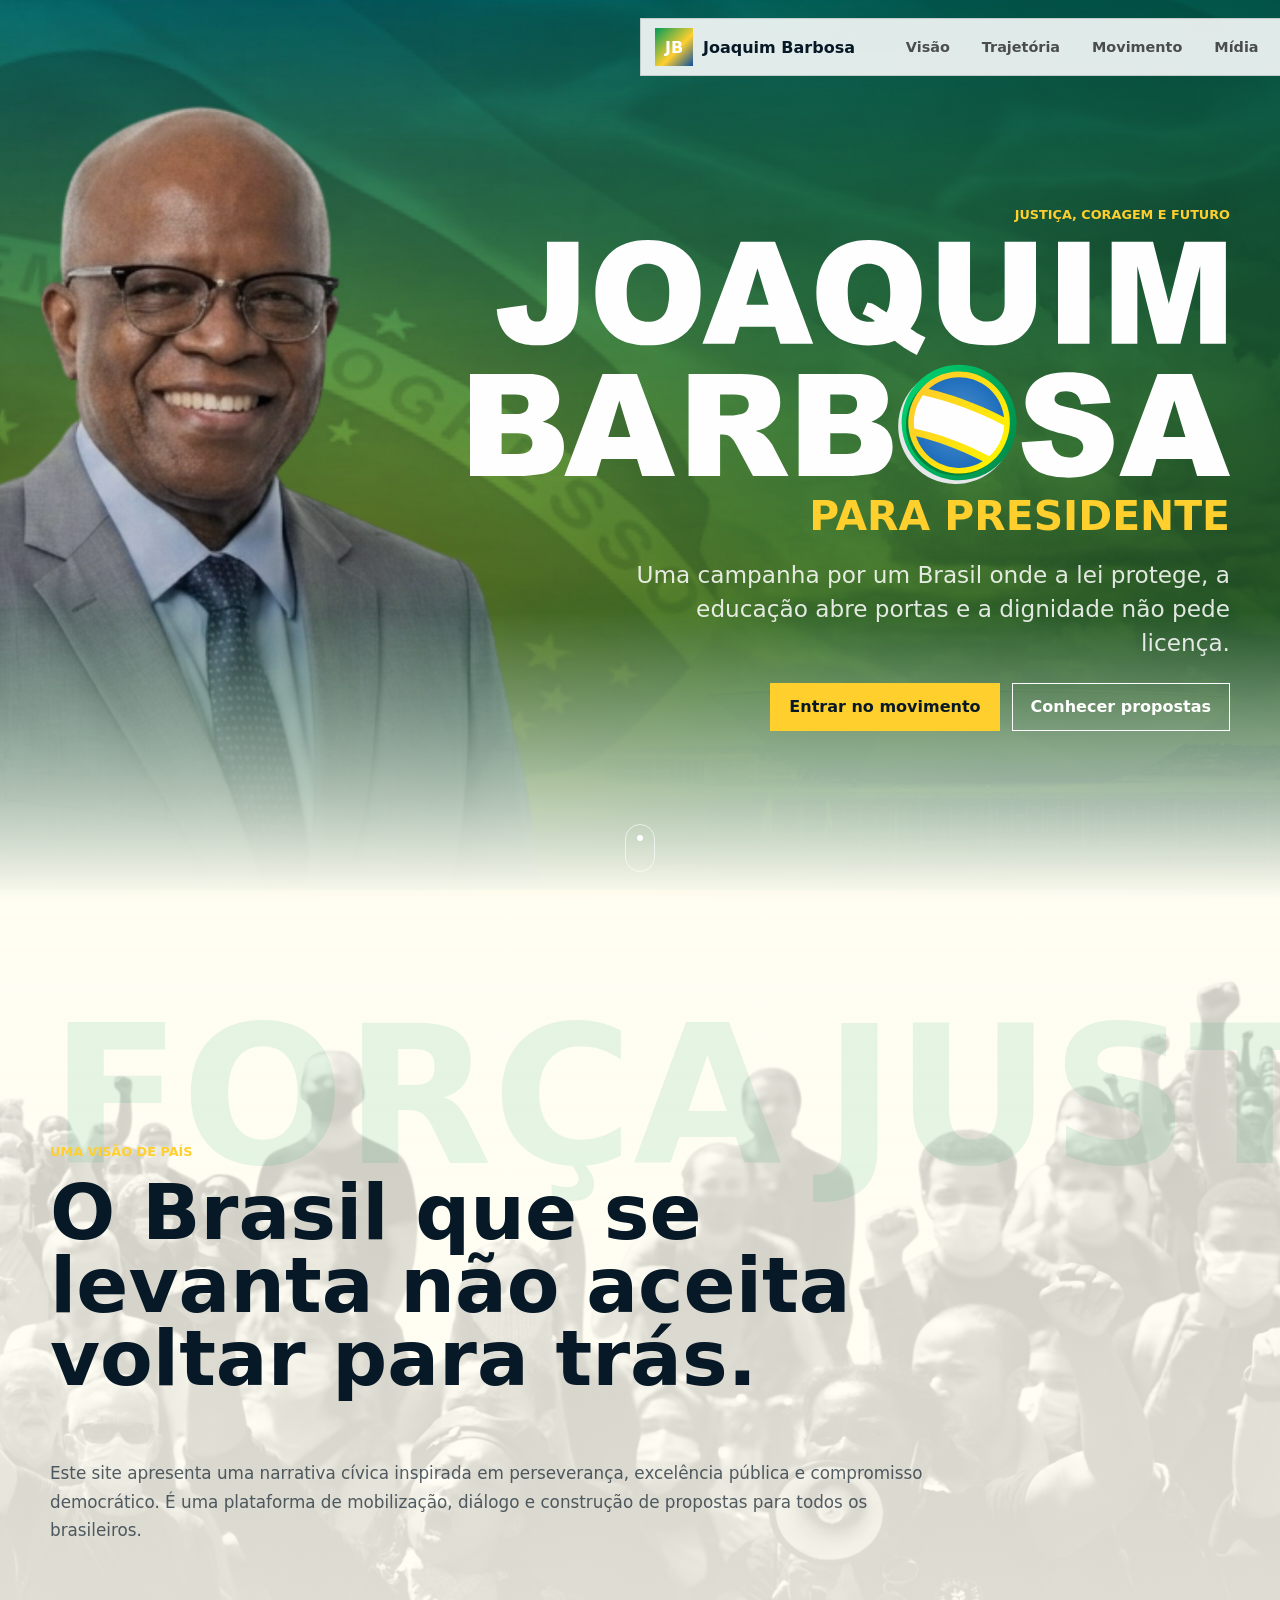
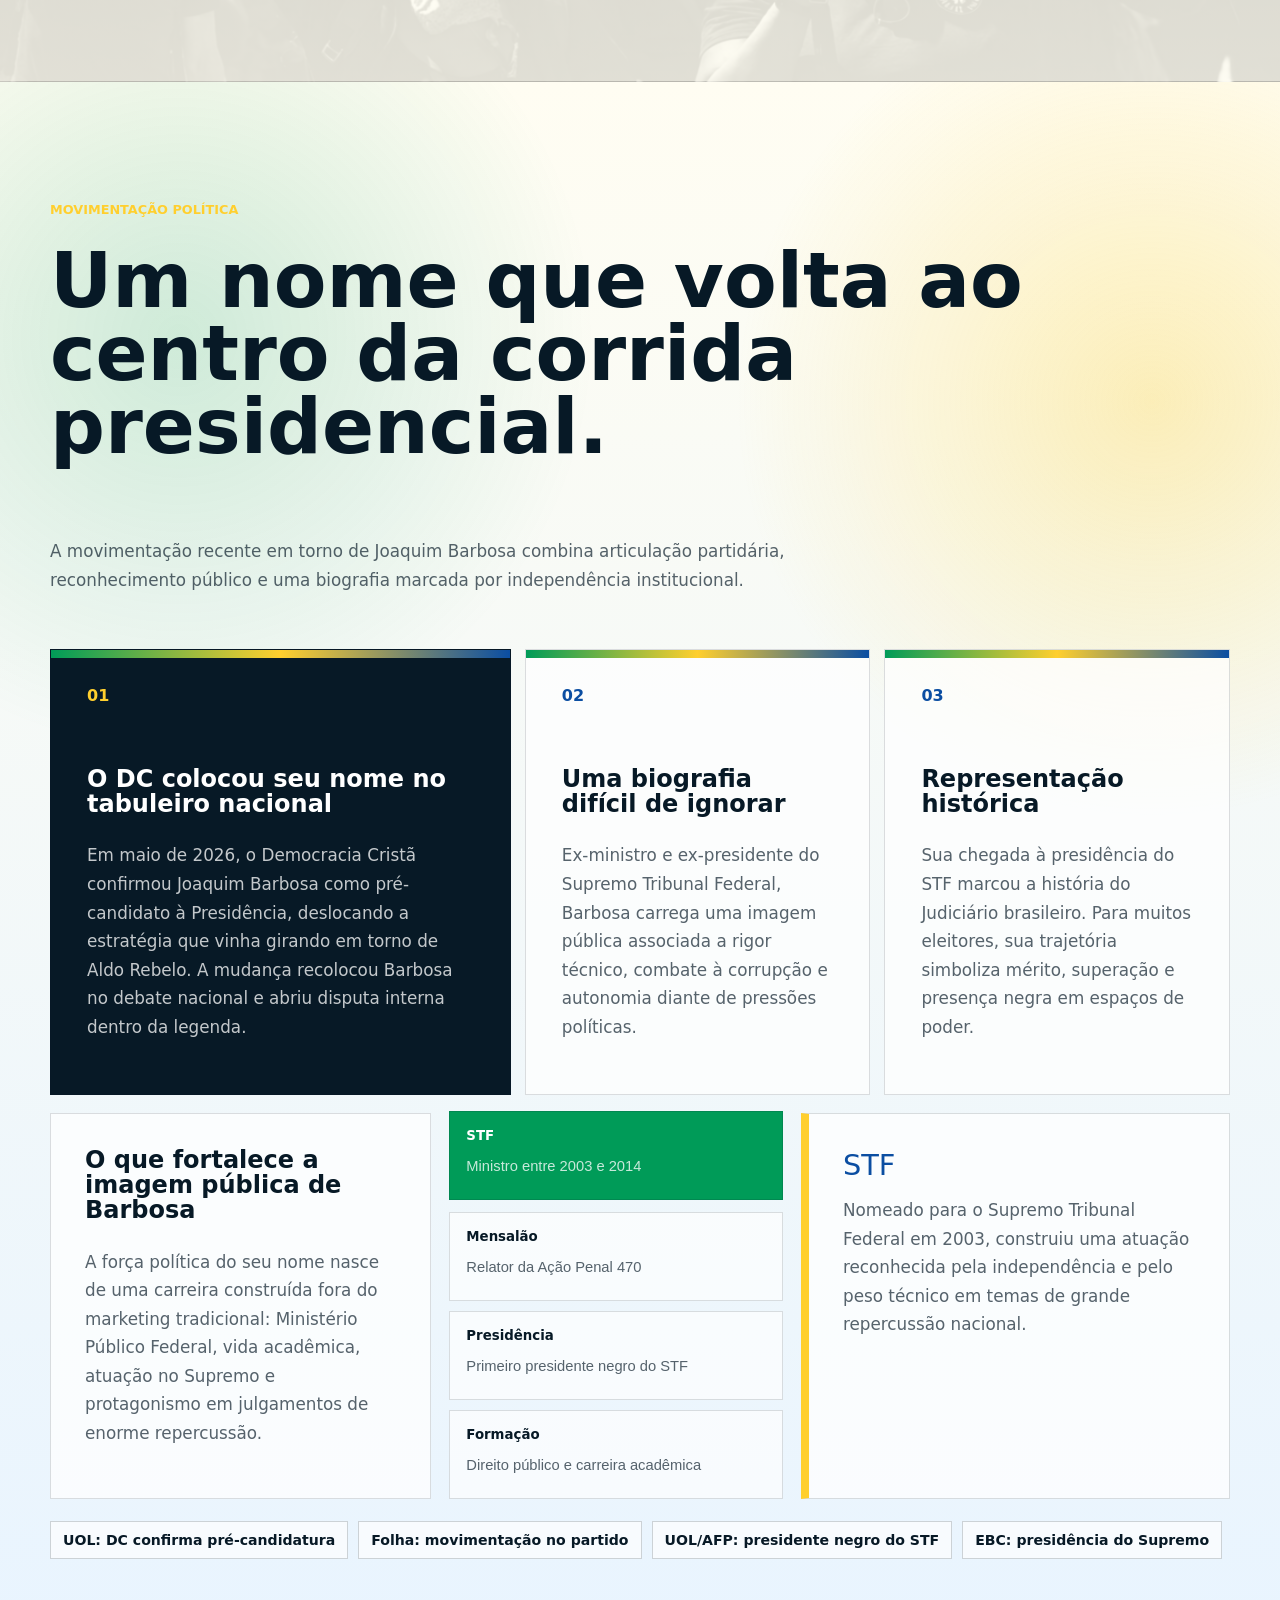
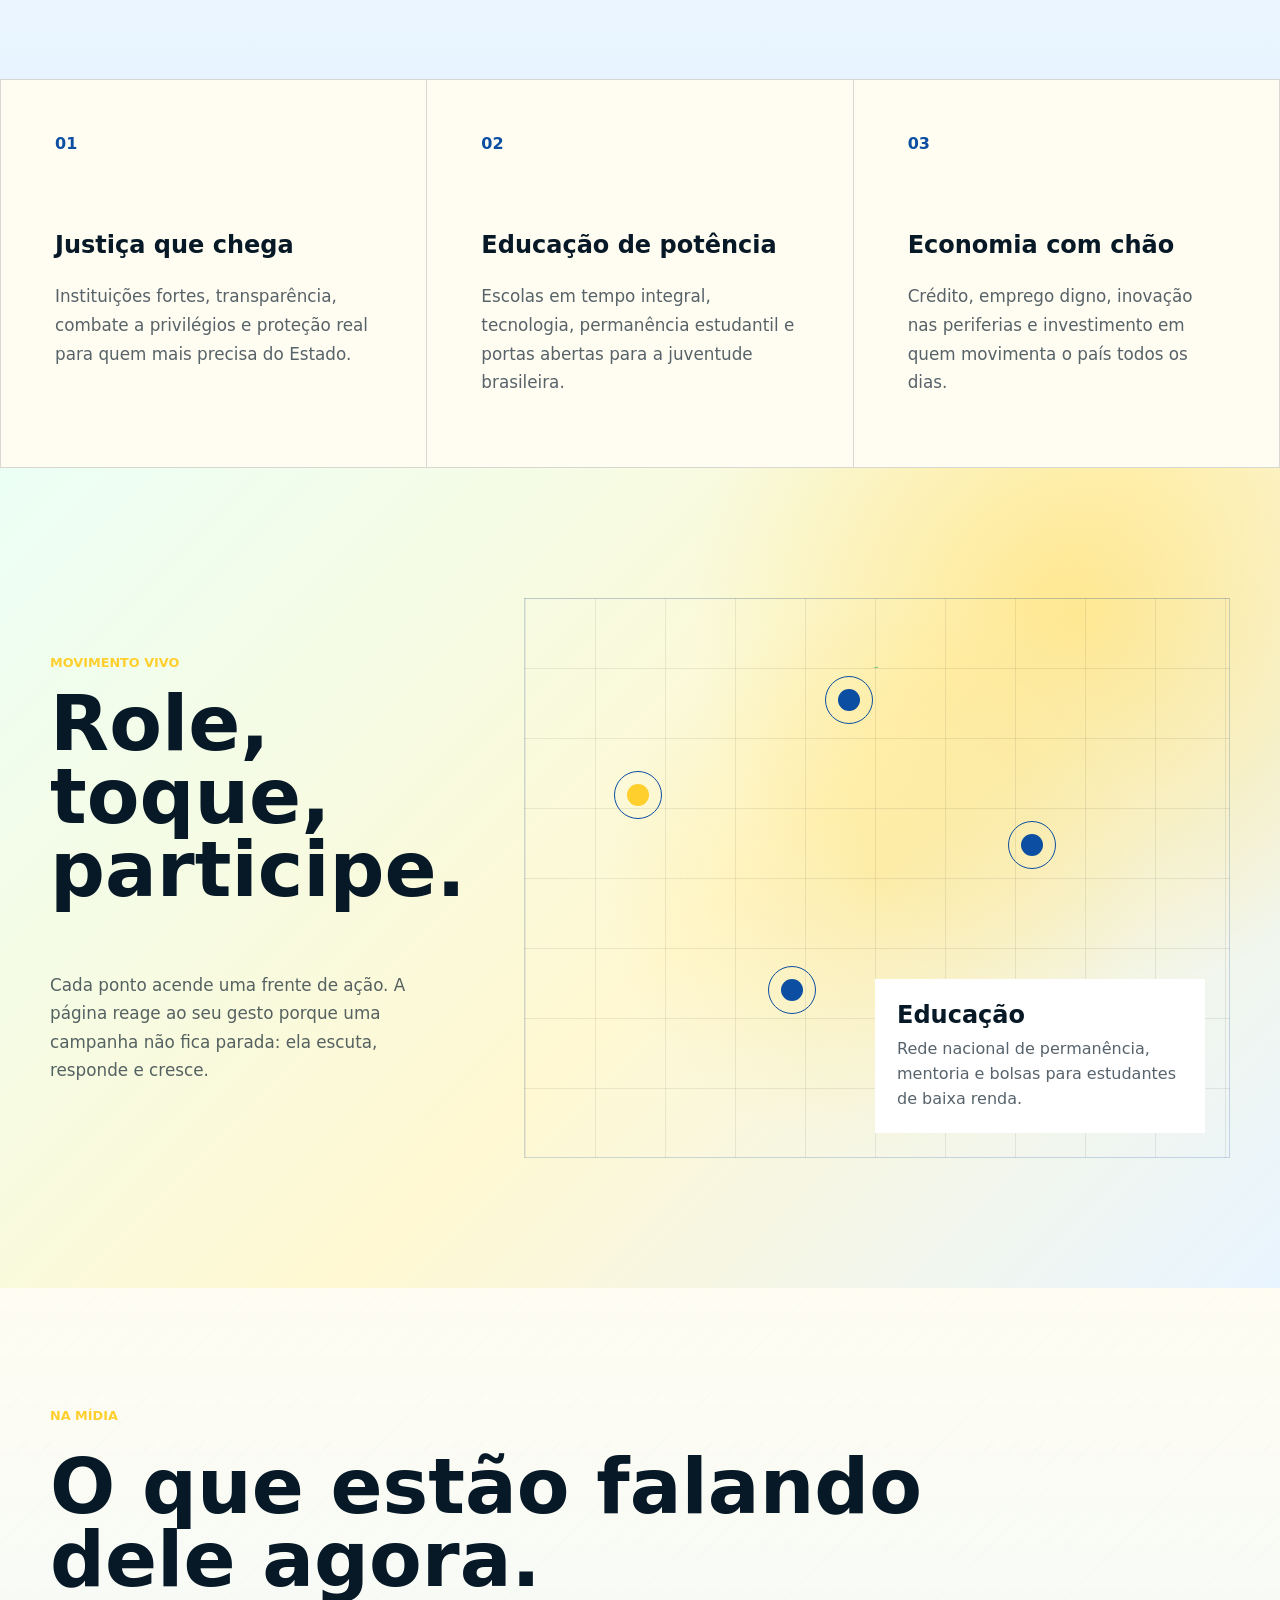
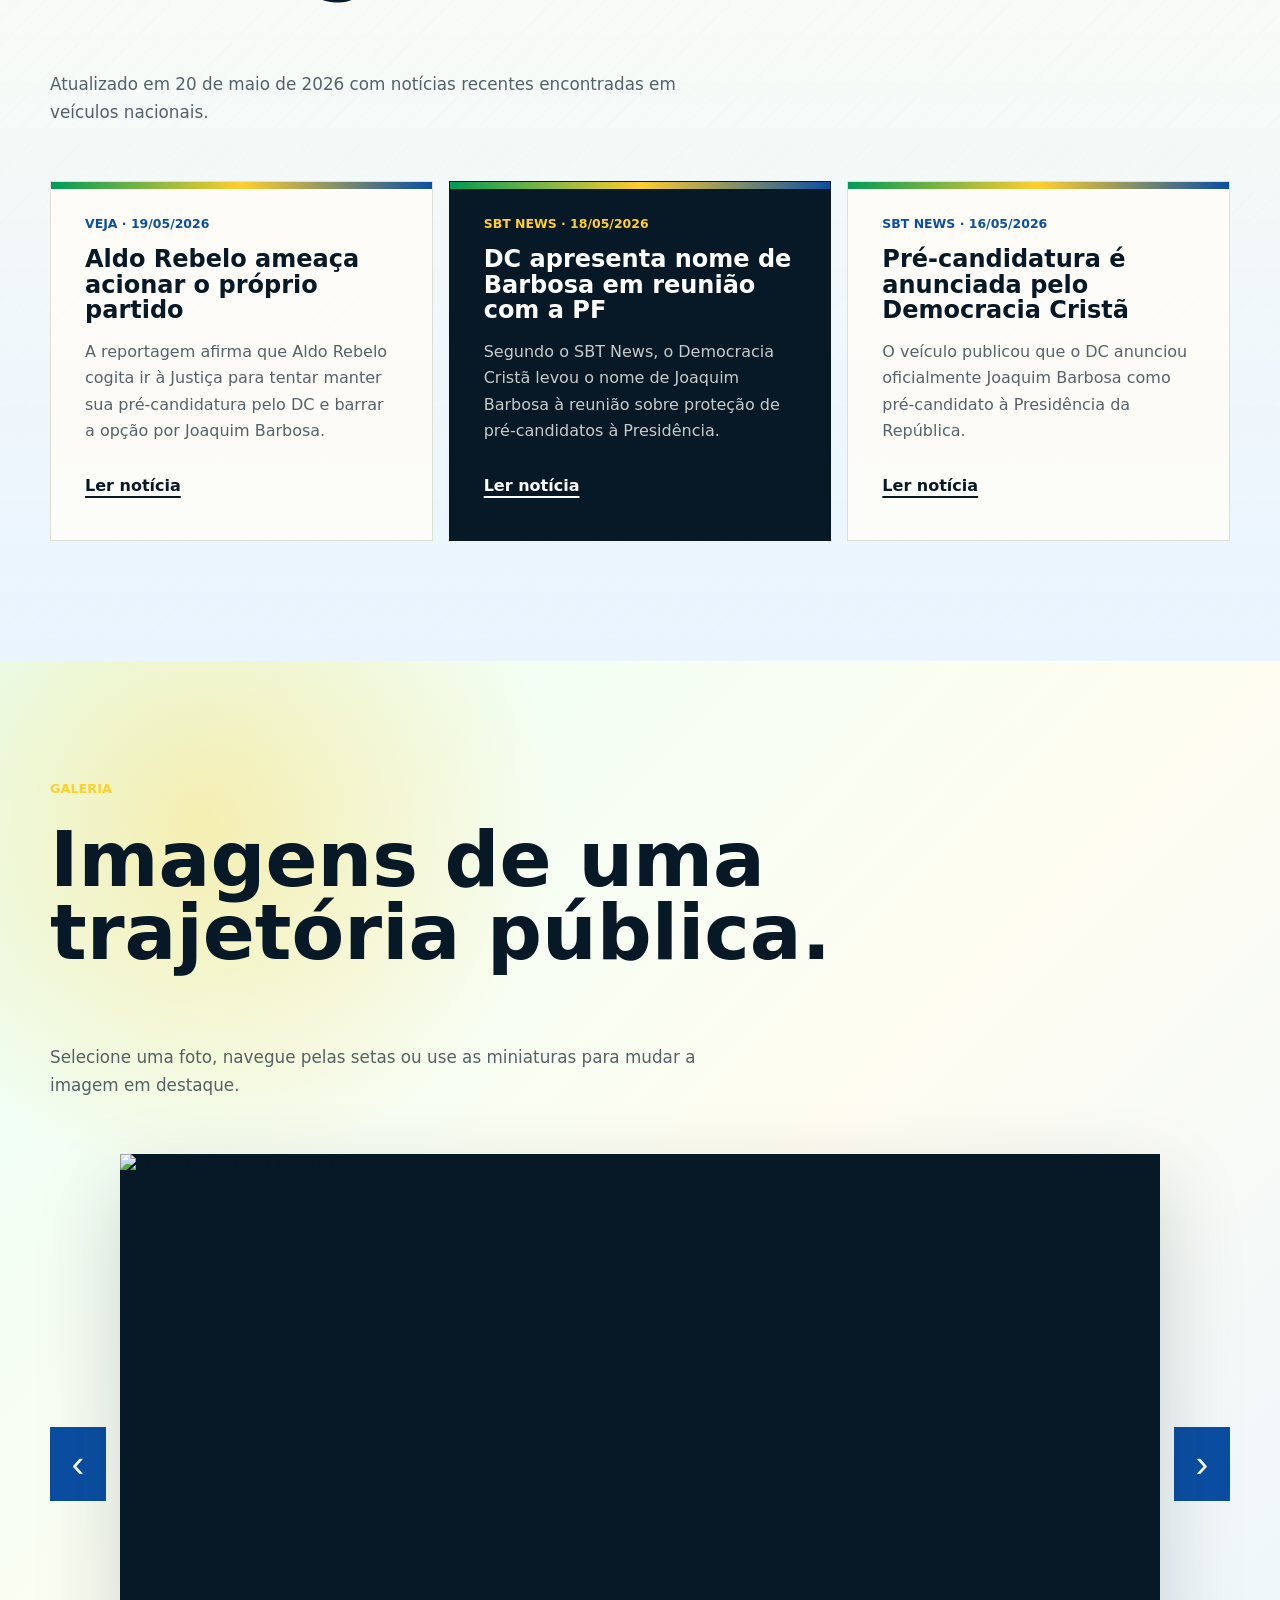
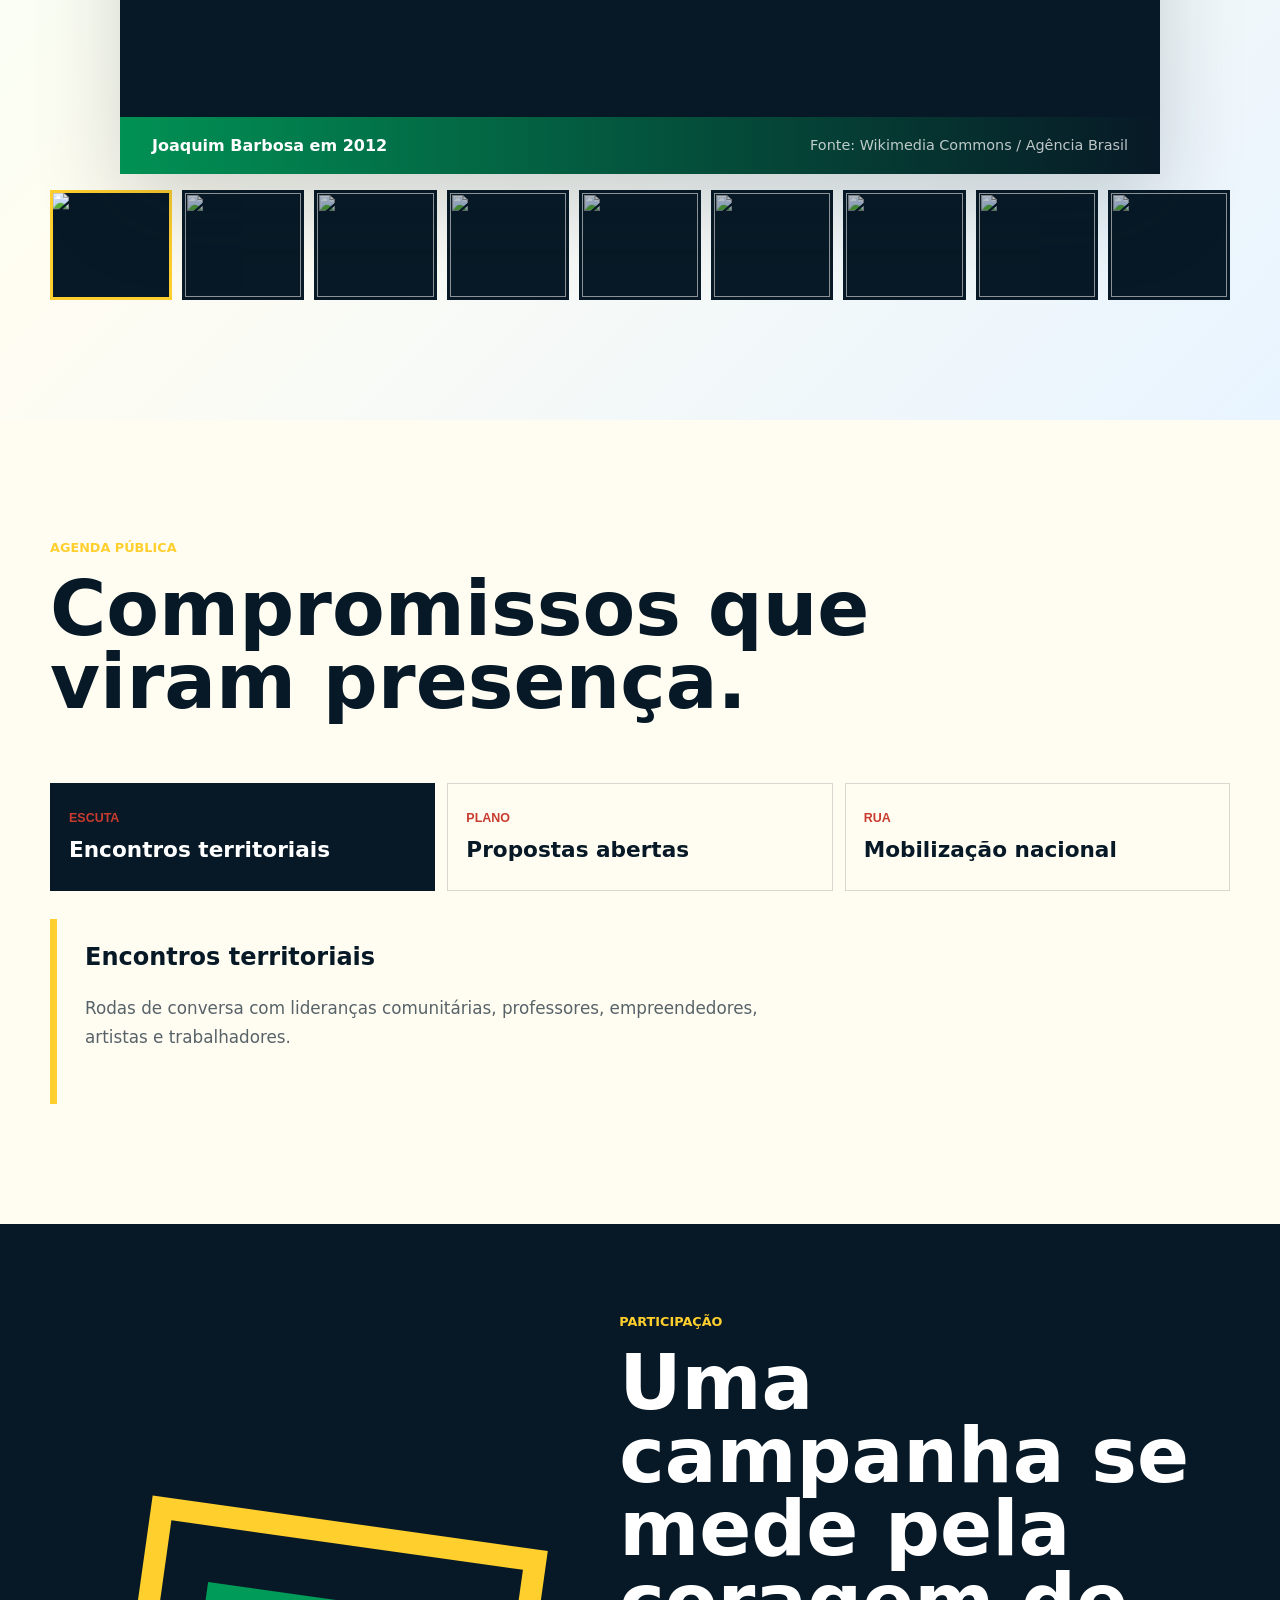
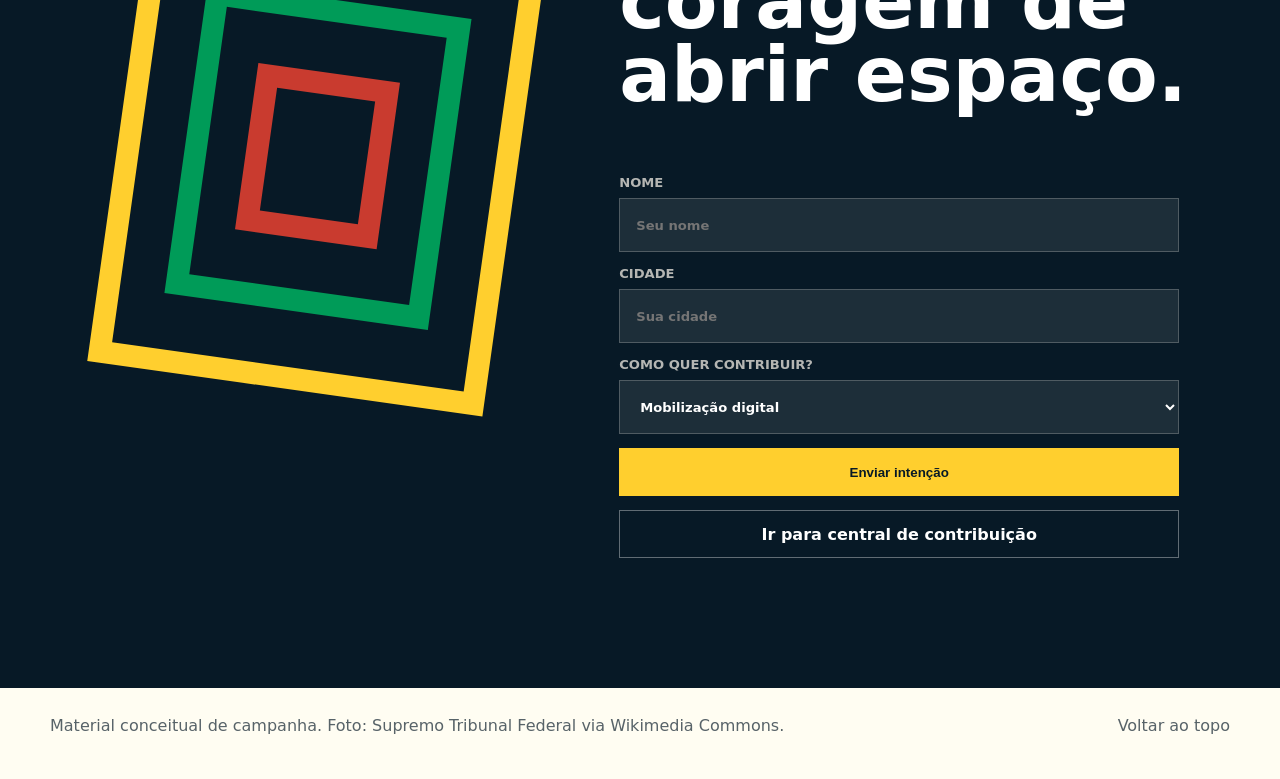
==== index.html @ ee614749 "Add files via upload" ====
<!doctype html>
<html lang="pt-BR">
  <head>
    <meta charset="UTF-8" />
    <meta name="viewport" content="width=device-width, initial-scale=1.0" />
    <title>Joaquim Barbosa | Brasil de Justiça</title>
    <link rel="stylesheet" href="styles.css" />
  </head>
  <body>
    <canvas id="grain-canvas" aria-hidden="true"></canvas>

    <header class="site-header" data-reveal>
      <a class="brand" href="#inicio" aria-label="Joaquim Barbosa - início">
        <img class="brand-logo" src="logo.png" alt="" />
        <span class="brand-mark">JB</span>
        <span>Joaquim Barbosa</span>
      </a>
      <nav class="nav-links" aria-label="Navegação principal">
        <a href="#visao">Visão</a>
        <a href="#trajetoria">Trajetória</a>
        <a href="#movimento">Movimento</a>
        <a href="#midia">Mídia</a>
        <a href="#galeria">Galeria</a>
        <a href="#agenda">Agenda</a>
        <a href="contribuir.html">Contribuir</a>
      </nav>
      <button class="menu-button" type="button" aria-label="Abrir menu" aria-expanded="false">
        <img class="menu-logo" src="logo.png" alt="" />
        <span></span>
        <span></span>
      </button>
    </header>

    <main id="inicio">
      <section class="hero section-pin">
        <div class="hero-image-reveal" aria-hidden="true">
          <div class="hero-image hero-image-top"></div>
          <div class="hero-image hero-image-bottom"></div>
        </div>

        <div class="hero-content" data-reveal>
          <p class="kicker">Justiça, coragem e futuro</p>
          <h1 class="hero-logo-title">
            <img src="logo.svg" alt="Joaquim Barbosa" />
            <span>para presidente</span>
          </h1>
          <p class="hero-copy">
            Uma campanha por um Brasil onde a lei protege, a educação abre portas e a dignidade não pede licença.
          </p>
          <div class="hero-actions">
            <a class="button primary magnetic" href="contribuir.html">Entrar no movimento</a>
            <a class="button ghost" href="#visao">Conhecer propostas</a>
          </div>
        </div>

        <div class="scroll-cue" aria-hidden="true">
          <span></span>
        </div>
      </section>

      <section class="statement" id="visao">
        <div class="statement-track">
          <p>FORÇA</p>
          <p>JUSTIÇA</p>
          <p>MEMÓRIA</p>
          <p>FUTURO</p>
        </div>
        <div class="statement-inner">
          <div class="section-label" data-reveal>Uma visão de país</div>
          <h2 data-reveal>O Brasil que se levanta não aceita voltar para trás.</h2>
          <p data-reveal>
            Este site apresenta uma narrativa cívica inspirada em perseverança, excelência pública e compromisso democrático.
            É uma plataforma de mobilização, diálogo e construção de propostas para todos os brasileiros.
          </p>
        </div>
      </section>

      <section class="political-force" id="trajetoria">
        <div class="force-heading" data-reveal>
          <div class="section-label">Movimentação política</div>
          <h2>Um nome que volta ao centro da corrida presidencial.</h2>
          <p>
            A movimentação recente em torno de Joaquim Barbosa combina articulação partidária, reconhecimento público e uma biografia marcada por independência institucional.
          </p>
        </div>

        <div class="force-grid">
          <article class="force-card lead" data-reveal>
            <span>01</span>
            <h3>O DC colocou seu nome no tabuleiro nacional</h3>
            <p>
              Em maio de 2026, o Democracia Cristã confirmou Joaquim Barbosa como pré-candidato à Presidência, deslocando a estratégia que vinha girando em torno de Aldo Rebelo. A mudança recolocou Barbosa no debate nacional e abriu disputa interna dentro da legenda.
            </p>
          </article>
          <article class="force-card" data-reveal>
            <span>02</span>
            <h3>Uma biografia difícil de ignorar</h3>
            <p>
              Ex-ministro e ex-presidente do Supremo Tribunal Federal, Barbosa carrega uma imagem pública associada a rigor técnico, combate à corrupção e autonomia diante de pressões políticas.
            </p>
          </article>
          <article class="force-card" data-reveal>
            <span>03</span>
            <h3>Representação histórica</h3>
            <p>
              Sua chegada à presidência do STF marcou a história do Judiciário brasileiro. Para muitos eleitores, sua trajetória simboliza mérito, superação e presença negra em espaços de poder.
            </p>
          </article>
        </div>

        <div class="career-panel" data-reveal>
          <div class="career-copy">
            <h3>O que fortalece a imagem pública de Barbosa</h3>
            <p>
              A força política do seu nome nasce de uma carreira construída fora do marketing tradicional: Ministério Público Federal, vida acadêmica, atuação no Supremo e protagonismo em julgamentos de enorme repercussão.
            </p>
          </div>
          <div class="career-points">
            <button class="career-point active" type="button" data-career="stf">
              <strong>STF</strong>
              <span>Ministro entre 2003 e 2014</span>
            </button>
            <button class="career-point" type="button" data-career="mensalao">
              <strong>Mensalão</strong>
              <span>Relator da Ação Penal 470</span>
            </button>
            <button class="career-point" type="button" data-career="presidencia">
              <strong>Presidência</strong>
              <span>Primeiro presidente negro do STF</span>
            </button>
            <button class="career-point" type="button" data-career="formacao">
              <strong>Formação</strong>
              <span>Direito público e carreira acadêmica</span>
            </button>
          </div>
          <div class="career-detail" role="status" aria-live="polite">
            <span id="career-title">STF</span>
            <p id="career-text">
              Nomeado para o Supremo Tribunal Federal em 2003, construiu uma atuação reconhecida pela independência e pelo peso técnico em temas de grande repercussão nacional.
            </p>
          </div>
        </div>

        <div class="force-sources" data-reveal>
          <a href="https://noticias.uol.com.br/politica/ultimas-noticias/2026/05/16/presidente-dc-joaquim-barbosa.ghtm" target="_blank" rel="noreferrer">UOL: DC confirma pré-candidatura</a>
          <a href="https://www1.folha.uol.com.br/amp/colunas/painel/2026/05/dc-oficializa-nome-de-joaquim-barbosa-como-presidenciavel-e-consolida-racha-no-partido.shtml" target="_blank" rel="noreferrer">Folha: movimentação no partido</a>
          <a href="https://noticias.uol.com.br/ultimas-noticias/afp/2012/10/10/joaquim-barbosa-eleito-o-primeiro-presidente-negro-do-stf.htm" target="_blank" rel="noreferrer">UOL/AFP: presidente negro do STF</a>
          <a href="https://memoria.ebc.com.br/noticias/brasil/2012/12/retrospectiva-2012-joaquim-barbosa-assume-a-presidencia-do-supremo-tribunal" target="_blank" rel="noreferrer">EBC: presidência do Supremo</a>
        </div>
      </section>

      <section class="pillars" aria-label="Pilares de campanha">
        <article class="pillar-card" data-reveal>
          <span>01</span>
          <h3>Justiça que chega</h3>
          <p>Instituições fortes, transparência, combate a privilégios e proteção real para quem mais precisa do Estado.</p>
        </article>
        <article class="pillar-card" data-reveal>
          <span>02</span>
          <h3>Educação de potência</h3>
          <p>Escolas em tempo integral, tecnologia, permanência estudantil e portas abertas para a juventude brasileira.</p>
        </article>
        <article class="pillar-card" data-reveal>
          <span>03</span>
          <h3>Economia com chão</h3>
          <p>Crédito, emprego digno, inovação nas periferias e investimento em quem movimenta o país todos os dias.</p>
        </article>
      </section>

      <section class="movement" id="movimento">
        <div class="movement-copy" data-reveal>
          <div class="section-label">Movimento vivo</div>
          <h2>Role, toque, participe.</h2>
          <p>
            Cada ponto acende uma frente de ação. A página reage ao seu gesto porque uma campanha não fica parada:
            ela escuta, responde e cresce.
          </p>
        </div>
        <div class="interactive-map" data-reveal>
          <button class="pulse-dot active" style="--x: 16%; --y: 35%" data-title="Educação" data-text="Rede nacional de permanência, mentoria e bolsas para estudantes de baixa renda."></button>
          <button class="pulse-dot" style="--x: 46%; --y: 18%" data-title="Trabalho" data-text="Crédito produtivo, qualificação e compras públicas para negócios locais."></button>
          <button class="pulse-dot" style="--x: 72%; --y: 44%" data-title="Segurança" data-text="Prevenção, inteligência e proteção das comunidades com controle público."></button>
          <button class="pulse-dot" style="--x: 38%; --y: 70%" data-title="Cultura" data-text="Economia criativa, memória brasileira e espaços culturais nos territórios."></button>
          <div class="map-card" role="status" aria-live="polite">
            <span id="map-title">Educação</span>
            <p id="map-text">Rede nacional de permanência, mentoria e bolsas para estudantes de baixa renda.</p>
          </div>
        </div>
      </section>

      <section class="media-watch" id="midia">
        <div class="media-heading" data-reveal>
          <div class="section-label">Na mídia</div>
          <h2>O que estão falando dele agora.</h2>
          <p>
            Atualizado em 20 de maio de 2026 com notícias recentes encontradas em veículos nacionais.
          </p>
        </div>
        <div class="news-grid">
          <article class="news-card" data-reveal>
            <span class="news-source">VEJA · 19/05/2026</span>
            <h3>Aldo Rebelo ameaça acionar o próprio partido</h3>
            <p>
              A reportagem afirma que Aldo Rebelo cogita ir à Justiça para tentar manter sua pré-candidatura pelo DC e barrar a opção por Joaquim Barbosa.
            </p>
            <a href="https://veja.abril.com.br/brasil/aldo-rebelo-ameaca-processar-o-proprio-partido-para-barrar-candidatura-de-joaquim-barbosa/" target="_blank" rel="noreferrer">Ler notícia</a>
          </article>
          <article class="news-card feature" data-reveal>
            <span class="news-source">SBT News · 18/05/2026</span>
            <h3>DC apresenta nome de Barbosa em reunião com a PF</h3>
            <p>
              Segundo o SBT News, o Democracia Cristã levou o nome de Joaquim Barbosa à reunião sobre proteção de pré-candidatos à Presidência.
            </p>
            <a href="https://sbtnews.sbt.com.br/noticia/politica/democracia-crista-apresenta-nome-de-joaquim-barbosa-em-reuniao-com-pf-sobre-protecao-de-pre-candidatos-a-presidencia" target="_blank" rel="noreferrer">Ler notícia</a>
          </article>
          <article class="news-card" data-reveal>
            <span class="news-source">SBT News · 16/05/2026</span>
            <h3>Pré-candidatura é anunciada pelo Democracia Cristã</h3>
            <p>
              O veículo publicou que o DC anunciou oficialmente Joaquim Barbosa como pré-candidato à Presidência da República.
            </p>
            <a href="https://sbtnews.sbt.com.br/noticia/politica/joaquim-barbosa-e-anunciado-pre-candidato-a-presidencia-da-republica" target="_blank" rel="noreferrer">Ler notícia</a>
          </article>
        </div>
      </section>

      <section class="photo-gallery" id="galeria">
        <div class="gallery-heading" data-reveal>
          <div class="section-label">Galeria</div>
          <h2>Imagens de uma trajetória pública.</h2>
          <p>
            Selecione uma foto, navegue pelas setas ou use as miniaturas para mudar a imagem em destaque.
          </p>
        </div>

        <div class="gallery-stage" data-reveal>
          <button class="gallery-nav gallery-prev" type="button" aria-label="Foto anterior">‹</button>
          <figure class="gallery-feature">
            <img
              id="gallery-main"
              src="https://commons.wikimedia.org/wiki/Special:FilePath/Joaquim%20Barbosa%20em%202012.JPG"
              alt="Joaquim Barbosa em 2012"
            />
            <figcaption>
              <strong id="gallery-title">Joaquim Barbosa em 2012</strong>
              <span id="gallery-credit">Fonte: Wikimedia Commons / Agência Brasil</span>
            </figcaption>
          </figure>
          <button class="gallery-nav gallery-next" type="button" aria-label="Próxima foto">›</button>
        </div>

        <div class="gallery-thumbs" aria-label="Miniaturas da galeria">
          <button class="gallery-thumb active" type="button" data-gallery-index="0" aria-label="Mostrar Joaquim Barbosa em 2012">
            <img src="https://commons.wikimedia.org/wiki/Special:FilePath/Joaquim%20Barbosa%20em%202012.JPG" alt="" />
          </button>
          <button class="gallery-thumb" type="button" data-gallery-index="1" aria-label="Mostrar Joaquim Barbosa no STF">
            <img src="https://commons.wikimedia.org/wiki/Special:FilePath/Joaquim%20barbosa%20stf.jpg" alt="" />
          </button>
          <button class="gallery-thumb" type="button" data-gallery-index="2" aria-label="Mostrar Joaquim Barbosa em sua posse">
            <img src="https://commons.wikimedia.org/wiki/Special:FilePath/Joaquim%20Barbosa%20em%20sua%20posse%2C%207%20de%20maio%20de%202003.jpg" alt="" />
          </button>
          <button class="gallery-thumb" type="button" data-gallery-index="3" aria-label="Mostrar Joaquim Barbosa na Universidade de Brasília">
            <img src="https://commons.wikimedia.org/wiki/Special:FilePath/Joaquim%20Barbosa%20na%20Universidade%20de%20Bras%C3%ADlia.jpg" alt="" />
          </button>
          <button class="gallery-thumb" type="button" data-gallery-index="4" aria-label="Mostrar foto 2 na Universidade de Brasília">
            <img src="https://commons.wikimedia.org/wiki/Special:FilePath/Joaquim%20Barbosa%20na%20Universidade%20de%20Bras%C3%ADlia%20foto%202.jpg" alt="" />
          </button>
          <button class="gallery-thumb" type="button" data-gallery-index="5" aria-label="Mostrar julgamento do mensalão 2012">
            <img src="https://commons.wikimedia.org/wiki/Special:FilePath/Joaquim%20Barbosa%20durante%20o%20julgamento%20do%20mensal%C3%A3o%202012%20%28cropped%29.JPG" alt="" />
          </button>
          <button class="gallery-thumb" type="button" data-gallery-index="6" aria-label="Mostrar Joaquim Barbosa em 21 de novembro de 2012">
            <img src="https://commons.wikimedia.org/wiki/Special:FilePath/Joaquim%20Barbosa-21-11-2012-edit.jpg" alt="" />
          </button>
          <button class="gallery-thumb" type="button" data-gallery-index="7" aria-label="Mostrar Joaquim Barbosa em gabinete">
            <img src="https://commons.wikimedia.org/wiki/Special:FilePath/Ministro%20Joaquim%20Barbosa%20%C3%A9%20recebido%20no%20gabinete%20do%20vice-presidente%20Michel%20Temer%20%28cropped%29.jpg" alt="" />
          </button>
          <button class="gallery-thumb" type="button" data-gallery-index="8" aria-label="Mostrar O ministro do STF Joaquim Barbosa">
            <img src="https://commons.wikimedia.org/wiki/Special:FilePath/O%20ministro%20do%20STF%20Joaquim%20Barbosa.jpg" alt="" />
          </button>
        </div>
      </section>

      <section class="timeline" id="agenda">
        <div class="section-label" data-reveal>Agenda pública</div>
        <h2 data-reveal>Compromissos que viram presença.</h2>
        <div class="timeline-list">
          <button class="timeline-item active" type="button" data-panel="escuta" data-reveal>
            <span>Escuta</span>
            <strong>Encontros territoriais</strong>
          </button>
          <button class="timeline-item" type="button" data-panel="plano" data-reveal>
            <span>Plano</span>
            <strong>Propostas abertas</strong>
          </button>
          <button class="timeline-item" type="button" data-panel="rua" data-reveal>
            <span>Rua</span>
            <strong>Mobilização nacional</strong>
          </button>
        </div>
        <div class="timeline-panel" data-reveal>
          <h3 id="panel-title">Encontros territoriais</h3>
          <p id="panel-text">Rodas de conversa com lideranças comunitárias, professores, empreendedores, artistas e trabalhadores.</p>
        </div>
      </section>

      <section class="join" id="participar">
        <div class="join-art" aria-hidden="true">
          <span></span>
          <span></span>
          <span></span>
        </div>
        <div class="join-content" data-reveal>
          <div class="section-label">Participação</div>
          <h2>Uma campanha se mede pela coragem de abrir espaço.</h2>
          <form class="signup-form">
            <label>
              <span>Nome</span>
              <input type="text" name="nome" placeholder="Seu nome" autocomplete="name" />
            </label>
            <label>
              <span>Cidade</span>
              <input type="text" name="cidade" placeholder="Sua cidade" autocomplete="address-level2" />
            </label>
            <label>
              <span>Como quer contribuir?</span>
              <select name="contribuicao">
                <option>Mobilização digital</option>
                <option>Eventos e escuta</option>
                <option>Propostas e pesquisa</option>
                <option>Cultura e juventude</option>
              </select>
            </label>
            <button class="button primary magnetic" type="submit">Enviar intenção</button>
            <a class="button light-link" href="contribuir.html">Ir para central de contribuição</a>
            <p class="form-note" role="status" aria-live="polite"></p>
          </form>
        </div>
      </section>
    </main>

    <footer class="site-footer">
      <p>Material conceitual de campanha. Foto: Supremo Tribunal Federal via Wikimedia Commons.</p>
      <a href="#inicio">Voltar ao topo</a>
    </footer>

    <script src="script.js"></script>
  </body>
</html>
---- styles.css ----
:root {
  --ink: #071926;
  --paper: #fffdf2;
  --gold: #ffcf2e;
  --green: #009b58;
  --red: #c93b2f;
  --blue: #0b4ea2;
  --sky: #e8f4ff;
  --white: #ffffff;
  --muted: rgba(7, 25, 38, 0.68);
  --line: rgba(7, 25, 38, 0.16);
  --hero-top: url("01.jpg");
  --hero-bottom: url("02.jpg");
  --reveal-x: 72%;
  --reveal-y: 48%;
  --reveal-size: 0px;
}

* {
  box-sizing: border-box;
}

html {
  scroll-behavior: smooth;
}

body {
  margin: 0;
  background: var(--paper);
  color: var(--ink);
  font-family: "Segoe UI", Inter, system-ui, sans-serif;
  overflow-x: hidden;
}

body.menu-open {
  overflow: hidden;
}

#grain-canvas {
  position: fixed;
  inset: 0;
  z-index: 0;
  pointer-events: none;
  mix-blend-mode: multiply;
  opacity: 0.32;
}

.site-header {
  position: fixed;
  top: 18px;
  left: 50%;
  z-index: 10;
  display: flex;
  width: min(1180px, calc(100% - 32px));
  min-height: 58px;
  align-items: center;
  justify-content: center;
  padding: 10px 12px 10px 14px;
  border: 1px solid rgba(16, 16, 15, 0.14);
  background: rgba(255, 255, 255, 0.88);
  color: var(--ink);
  transform: translateX(-50%);
  backdrop-filter: blur(18px);
}

.site-header .brand {
  position: absolute;
  left: 14px;
}

.brand,
.nav-links a,
.site-footer a {
  color: inherit;
  text-decoration: none;
}

.brand {
  display: inline-flex;
  align-items: center;
  gap: 10px;
  font-family: "Arial Black", "Segoe UI", system-ui, sans-serif;
  font-weight: 900;
}

.brand-mark {
  display: grid;
  width: 38px;
  height: 38px;
  place-items: center;
  background: linear-gradient(135deg, var(--green), var(--gold) 58%, var(--blue));
  color: var(--white);
}

.brand-logo {
  display: none;
  width: 42px;
  height: 42px;
  object-fit: contain;
}

.menu-logo {
  display: none;
  width: 32px;
  height: 32px;
  object-fit: contain;
}

.nav-links {
  display: flex;
  align-items: center;
  gap: 8px;
}

.nav-links a {
  padding: 10px 12px;
  color: rgba(16, 16, 15, 0.72);
  font-size: 0.9rem;
  font-weight: 700;
}

.nav-links a:hover {
  color: var(--ink);
}

.menu-button {
  display: none;
}

main,
.site-footer {
  position: relative;
  z-index: 1;
}

.hero {
  position: relative;
  display: grid;
  min-height: 100svh;
  align-items: center;
  justify-items: end;
  padding: 118px max(24px, calc((100vw - 1180px) / 2)) 80px;
  isolation: isolate;
  overflow: hidden;
}

.hero::before {
  position: absolute;
  inset: 0;
  z-index: -1;
  background:
    linear-gradient(270deg, rgba(0, 64, 42, 0.58) 0%, rgba(0, 82, 57, 0.4) 36%, rgba(7, 25, 38, 0.08) 70%),
    linear-gradient(0deg, rgba(7, 25, 38, 0.42), rgba(7, 25, 38, 0.01) 58%);
  content: "";
  pointer-events: none;
}

.hero::after {
  position: absolute;
  inset: auto 0 0 0;
  height: 32svh;
  z-index: -1;
  background:
    linear-gradient(0deg, var(--paper), rgba(255, 253, 242, 0)),
    linear-gradient(90deg, var(--green), var(--gold) 45%, var(--blue));
  background-size: auto, 100% 10px;
  background-position: center, bottom;
  background-repeat: no-repeat;
  content: "";
  pointer-events: none;
}

.hero-image-reveal {
  position: absolute;
  inset: 0;
  z-index: -2;
  overflow: hidden;
  background: var(--ink);
  --reveal-size: 0px;
}

.hero-image {
  position: absolute;
  inset: 0;
  background-position: center;
  background-size: cover;
  transform: scale(1.04);
}

.hero-image-top {
  background-image: var(--hero-top);
}

.hero-image-bottom {
  background-image: var(--hero-bottom);
  opacity: 0;
  -webkit-mask-image: radial-gradient(
    circle var(--reveal-size) at var(--reveal-x) var(--reveal-y),
    #000 0 54%,
    rgba(0, 0, 0, 0.72) 64%,
    transparent 100%
  );
  mask-image: radial-gradient(
    circle var(--reveal-size) at var(--reveal-x) var(--reveal-y),
    #000 0 54%,
    rgba(0, 0, 0, 0.72) 64%,
    transparent 100%
  );
  transition: opacity 220ms ease, -webkit-mask-image 160ms ease, mask-image 160ms ease;
}

.hero-image-reveal.is-revealing .hero-image-bottom {
  opacity: 1;
}

.hero-content {
  width: min(760px, 100%);
  color: var(--white);
  text-align: right;
}

.kicker,
.section-label {
  margin: 0 0 18px;
  color: var(--gold);
  font-family: "Arial Black", "Segoe UI", system-ui, sans-serif;
  font-size: 0.8rem;
  font-weight: 900;
  letter-spacing: 0;
  text-transform: uppercase;
}

h1,
h2,
h3,
p {
  margin-top: 0;
}

h1 {
  margin-bottom: 22px;
  font-family: "Arial Black", "Segoe UI", system-ui, sans-serif;
  font-size: clamp(3.8rem, 11.4vw, 9.7rem);
  line-height: 0.86;
  letter-spacing: 0;
  text-transform: uppercase;
}

h1 span {
  display: block;
  margin-top: 12px;
  color: var(--gold);
  font-size: 0.28em;
  line-height: 1;
}

.hero-logo-title img {
  display: block;
  width: min(100%, 760px);
  margin-left: auto;
}

h2 {
  font-family: "Arial Black", "Segoe UI", system-ui, sans-serif;
  font-size: clamp(2.35rem, 6vw, 5.2rem);
  line-height: 0.95;
  letter-spacing: 0;
}

h3 {
  font-family: "Arial Black", "Segoe UI", system-ui, sans-serif;
  font-size: 1.5rem;
  line-height: 1.05;
}

.hero-copy {
  max-width: 620px;
  margin-left: auto;
  color: rgba(255, 255, 255, 0.86);
  font-size: clamp(1.05rem, 2vw, 1.45rem);
  line-height: 1.45;
}

.hero-actions,
.timeline-list {
  display: flex;
  flex-wrap: wrap;
  gap: 12px;
}

.hero-actions {
  justify-content: flex-end;
}

.button {
  display: inline-flex;
  min-height: 48px;
  align-items: center;
  justify-content: center;
  border: 1px solid currentColor;
  padding: 0 18px;
  color: inherit;
  font-weight: 900;
  text-decoration: none;
  transition: transform 180ms ease, background 180ms ease, color 180ms ease;
}

.button.primary {
  border-color: var(--gold);
  background: var(--gold);
  color: var(--ink);
}

.button.ghost {
  color: var(--white);
}

.button:hover {
  transform: translateY(-2px);
}

.scroll-cue {
  position: absolute;
  left: 50%;
  bottom: 28px;
  width: 30px;
  height: 48px;
  border: 1px solid rgba(255, 255, 255, 0.62);
  border-radius: 999px;
  transform: translateX(-50%);
}

.scroll-cue span {
  display: block;
  width: 6px;
  height: 6px;
  margin: 10px auto 0;
  border-radius: 50%;
  background: var(--white);
  animation: cue 1.4s ease-in-out infinite;
}

.statement {
  position: relative;
  overflow: hidden;
  padding: 120px max(24px, calc((100vw - 1180px) / 2));
  background:
    linear-gradient(rgba(255, 253, 242, 0.78), rgba(255, 253, 242, 0.88)),
    url("back.png");
  background-position: center;
  background-size: cover;
  background-repeat: no-repeat;
}

.statement-track {
  display: flex;
  width: max-content;
  gap: 42px;
  color: rgba(0, 155, 88, 0.1);
  font-family: "Arial Black", "Segoe UI", system-ui, sans-serif;
  font-size: clamp(4rem, 15vw, 14rem);
  font-weight: 900;
  line-height: 0.8;
  white-space: nowrap;
  transform: translateX(var(--marquee, 0));
}

.statement-track p {
  margin: 0;
}

.statement-inner {
  position: relative;
  width: min(880px, 100%);
  margin-top: -30px;
}

.statement-inner p,
.movement-copy p,
.timeline-panel p,
.pillar-card p,
.join-content p,
.force-heading p,
.force-card p,
.career-copy p,
.career-detail p {
  color: var(--muted);
  font-size: 1.05rem;
  line-height: 1.7;
}

.political-force {
  padding: 120px max(24px, calc((100vw - 1180px) / 2));
  background:
    radial-gradient(circle at 14% 16%, rgba(0, 155, 88, 0.18), transparent 26rem),
    radial-gradient(circle at 90% 20%, rgba(255, 207, 46, 0.3), transparent 26rem),
    linear-gradient(180deg, var(--paper), #e8f4ff);
}

.force-heading {
  display: grid;
  max-width: 980px;
  gap: 10px;
  margin-bottom: 38px;
}

.force-heading p {
  max-width: 740px;
}

.force-grid {
  display: grid;
  grid-template-columns: 1.2fr 0.9fr 0.9fr;
  gap: 14px;
}

.force-card {
  position: relative;
  min-height: 360px;
  border: 1px solid rgba(7, 25, 38, 0.14);
  padding: clamp(24px, 4vw, 36px);
  background: rgba(255, 255, 255, 0.72);
  overflow: hidden;
}

.force-card::before {
  position: absolute;
  inset: 0 0 auto;
  height: 8px;
  background: linear-gradient(90deg, var(--green), var(--gold), var(--blue));
  content: "";
}

.force-card.lead {
  background: var(--ink);
  color: var(--white);
}

.force-card.lead p {
  color: rgba(255, 255, 255, 0.76);
}

.force-card span {
  display: inline-block;
  margin-bottom: 62px;
  color: var(--blue);
  font-family: "Arial Black", "Segoe UI", system-ui, sans-serif;
  font-weight: 900;
}

.force-card.lead span {
  color: var(--gold);
}

.career-panel {
  display: grid;
  grid-template-columns: minmax(260px, 0.8fr) minmax(260px, 0.7fr) minmax(280px, 0.9fr);
  gap: 18px;
  align-items: stretch;
  margin-top: 18px;
}

.career-copy,
.career-detail {
  border: 1px solid rgba(7, 25, 38, 0.14);
  padding: clamp(24px, 4vw, 34px);
  background: rgba(255, 255, 255, 0.76);
}

.career-points {
  display: grid;
  gap: 10px;
}

.career-point {
  display: grid;
  gap: 6px;
  border: 1px solid rgba(7, 25, 38, 0.14);
  padding: 16px;
  background: rgba(255, 255, 255, 0.68);
  color: var(--ink);
  text-align: left;
  cursor: pointer;
  transition: background 180ms ease, color 180ms ease, transform 180ms ease;
}

.career-point strong {
  font-family: "Arial Black", "Segoe UI", system-ui, sans-serif;
}

.career-point span {
  color: var(--muted);
  font-size: 0.92rem;
}

.career-point.active,
.career-point:hover {
  background: var(--green);
  color: var(--white);
  transform: translateY(-2px);
}

.career-point.active span,
.career-point:hover span {
  color: rgba(255, 255, 255, 0.78);
}

.career-detail {
  border-left: 8px solid var(--gold);
}

.career-detail span {
  display: block;
  margin-bottom: 14px;
  color: var(--blue);
  font-family: "Arial Black", "Segoe UI", system-ui, sans-serif;
  font-size: 1.8rem;
}

.force-sources {
  display: flex;
  flex-wrap: wrap;
  gap: 10px;
  margin-top: 22px;
}

.force-sources a {
  border: 1px solid rgba(7, 25, 38, 0.18);
  padding: 10px 12px;
  background: rgba(255, 255, 255, 0.66);
  color: var(--ink);
  font-size: 0.88rem;
  font-weight: 800;
  text-decoration: none;
}

.pillars {
  display: grid;
  grid-template-columns: repeat(3, 1fr);
  gap: 1px;
  background: var(--line);
  padding: 1px;
}

.pillar-card {
  min-height: 330px;
  padding: clamp(28px, 5vw, 54px);
  background: var(--paper);
}

.pillar-card span {
  display: inline-block;
  margin-bottom: 80px;
  color: var(--blue);
  font-family: "Arial Black", "Segoe UI", system-ui, sans-serif;
  font-weight: 900;
}

.movement {
  display: grid;
  grid-template-columns: minmax(260px, 0.72fr) minmax(320px, 1.28fr);
  gap: clamp(28px, 6vw, 80px);
  align-items: center;
  padding: 130px max(24px, calc((100vw - 1180px) / 2));
  background:
    radial-gradient(circle at 84% 18%, rgba(255, 207, 46, 0.4), transparent 24rem),
    linear-gradient(135deg, #ecfff6, #fff8d2 55%, #e8f4ff);
  color: var(--ink);
}

.interactive-map {
  position: relative;
  min-height: 560px;
  border: 1px solid rgba(11, 78, 162, 0.2);
  background:
    linear-gradient(90deg, rgba(16, 16, 15, 0.08) 1px, transparent 1px),
    linear-gradient(0deg, rgba(16, 16, 15, 0.08) 1px, transparent 1px),
    radial-gradient(circle at 50% 50%, rgba(255, 207, 46, 0.24), transparent 60%);
  background-size: 70px 70px, 70px 70px, auto;
  overflow: hidden;
}

.interactive-map::before {
  position: absolute;
  inset: 12%;
  border: 2px solid rgba(0, 155, 88, 0.45);
  clip-path: polygon(50% 0, 68% 19%, 62% 37%, 82% 56%, 64% 79%, 48% 70%, 31% 92%, 22% 66%, 7% 53%, 26% 33%, 22% 12%);
  content: "";
}

.pulse-dot {
  position: absolute;
  left: var(--x);
  top: var(--y);
  width: 22px;
  height: 22px;
  border: 0;
  border-radius: 50%;
  background: var(--blue);
  cursor: pointer;
  transform: translate(-50%, -50%);
}

.pulse-dot::after {
  position: absolute;
  inset: -13px;
  border: 1px solid var(--blue);
  border-radius: 50%;
  content: "";
  animation: pulse 1.8s ease-out infinite;
}

.pulse-dot.active {
  background: var(--gold);
}

.map-card {
  position: absolute;
  right: 24px;
  bottom: 24px;
  width: min(330px, calc(100% - 48px));
  padding: 22px;
  background: var(--white);
  color: var(--ink);
}

.media-watch {
  padding: 120px max(24px, calc((100vw - 1180px) / 2));
  background:
    linear-gradient(180deg, rgba(255, 253, 242, 0.88), rgba(232, 244, 255, 0.96)),
    repeating-linear-gradient(135deg, rgba(0, 155, 88, 0.08) 0 2px, transparent 2px 18px);
}

.media-heading {
  display: grid;
  max-width: 900px;
  gap: 10px;
  margin-bottom: 38px;
}

.media-heading p {
  max-width: 640px;
  color: var(--muted);
  font-size: 1.05rem;
  line-height: 1.65;
}

.news-grid {
  display: grid;
  grid-template-columns: repeat(3, 1fr);
  gap: 16px;
}

.news-card {
  position: relative;
  display: grid;
  min-height: 360px;
  align-content: start;
  gap: 16px;
  border: 1px solid rgba(16, 16, 15, 0.13);
  padding: clamp(24px, 4vw, 34px);
  background: rgba(255, 253, 247, 0.86);
  overflow: hidden;
}

.news-card::before {
  position: absolute;
  inset: 0 0 auto;
  height: 7px;
  background: linear-gradient(90deg, var(--green), var(--gold), var(--blue));
  content: "";
}

.news-card.feature {
  background: var(--ink);
  color: var(--white);
}

.news-source {
  color: var(--blue);
  font-size: 0.78rem;
  font-weight: 900;
  text-transform: uppercase;
}

.news-card.feature .news-source {
  color: var(--gold);
}

.news-card h3 {
  margin-bottom: 0;
}

.news-card p {
  color: var(--muted);
  line-height: 1.65;
}

.news-card.feature p {
  color: rgba(255, 253, 247, 0.78);
}

.news-card a {
  align-self: end;
  color: inherit;
  font-weight: 900;
  text-decoration-thickness: 2px;
  text-underline-offset: 5px;
}

.photo-gallery {
  padding: 120px max(24px, calc((100vw - 1180px) / 2));
  background:
    radial-gradient(circle at 16% 12%, rgba(255, 207, 46, 0.34), transparent 22rem),
    linear-gradient(135deg, #e9fff5, #fffdf2 48%, #e8f4ff);
}

.gallery-heading {
  display: grid;
  max-width: 920px;
  gap: 10px;
  margin-bottom: 38px;
}

.gallery-heading p {
  max-width: 680px;
  color: var(--muted);
  font-size: 1.05rem;
  line-height: 1.65;
}

.gallery-stage {
  position: relative;
  display: grid;
  grid-template-columns: 56px minmax(0, 1fr) 56px;
  gap: 14px;
  align-items: center;
}

.gallery-feature {
  position: relative;
  min-height: 620px;
  margin: 0;
  overflow: hidden;
  background: var(--ink);
  box-shadow: 0 34px 80px rgba(7, 25, 38, 0.18);
}

.gallery-feature img {
  display: block;
  width: 100%;
  height: 620px;
  object-fit: cover;
  object-position: center;
  transition: opacity 220ms ease, transform 700ms ease;
}

.gallery-feature.is-changing img {
  opacity: 0.3;
  transform: scale(1.03);
}

.gallery-feature figcaption {
  position: absolute;
  right: 0;
  bottom: 0;
  left: 0;
  display: flex;
  justify-content: space-between;
  gap: 18px;
  padding: 20px clamp(18px, 4vw, 32px);
  background: linear-gradient(90deg, rgba(0, 155, 88, 0.92), rgba(7, 25, 38, 0.9));
  color: var(--white);
}

.gallery-feature strong {
  font-family: "Arial Black", "Segoe UI", system-ui, sans-serif;
  line-height: 1.1;
}

.gallery-feature span {
  color: rgba(255, 255, 255, 0.74);
  font-size: 0.9rem;
  text-align: right;
}

.gallery-nav {
  display: grid;
  width: 56px;
  height: 74px;
  place-items: center;
  border: 0;
  background: var(--blue);
  color: var(--white);
  font-size: 2.4rem;
  line-height: 1;
  cursor: pointer;
  transition: background 180ms ease, transform 180ms ease;
}

.gallery-nav:hover {
  background: var(--green);
  transform: translateY(-2px);
}

.gallery-thumbs {
  display: grid;
  grid-template-columns: repeat(9, minmax(88px, 1fr));
  gap: 10px;
  margin-top: 16px;
}

.gallery-thumb {
  height: 110px;
  border: 3px solid transparent;
  padding: 0;
  background: var(--ink);
  cursor: pointer;
  overflow: hidden;
}

.gallery-thumb img {
  display: block;
  width: 100%;
  height: 100%;
  object-fit: cover;
  opacity: 0.72;
  transition: opacity 180ms ease, transform 220ms ease;
}

.gallery-thumb.active {
  border-color: var(--gold);
}

.gallery-thumb:hover img,
.gallery-thumb.active img {
  opacity: 1;
  transform: scale(1.05);
}

.map-card span {
  display: block;
  margin-bottom: 8px;
  font-family: "Arial Black", "Segoe UI", system-ui, sans-serif;
  font-size: 1.5rem;
  font-weight: 900;
}

.map-card p {
  margin: 0;
  color: var(--muted);
  line-height: 1.55;
}

.timeline {
  padding: 120px max(24px, calc((100vw - 1180px) / 2));
}

.timeline h2 {
  max-width: 820px;
}

.timeline-list {
  margin: 40px 0 28px;
}

.timeline-item {
  flex: 1 1 230px;
  min-height: 108px;
  border: 1px solid var(--line);
  padding: 18px;
  background: transparent;
  color: var(--ink);
  text-align: left;
  cursor: pointer;
  transition: transform 180ms ease, background 180ms ease, color 180ms ease;
}

.timeline-item span {
  display: block;
  margin-bottom: 12px;
  color: var(--red);
  font-size: 0.78rem;
  font-weight: 900;
  text-transform: uppercase;
}

.timeline-item strong {
  font-family: "Arial Black", "Segoe UI", system-ui, sans-serif;
  font-size: 1.35rem;
}

.timeline-item.active,
.timeline-item:hover {
  background: var(--ink);
  color: var(--white);
  transform: translateY(-3px);
}

.timeline-panel {
  max-width: 720px;
  min-height: 185px;
  border-left: 7px solid var(--gold);
  padding: 26px 0 0 28px;
}

.join {
  position: relative;
  display: grid;
  min-height: 720px;
  grid-template-columns: 0.9fr 1.1fr;
  gap: clamp(28px, 5vw, 70px);
  align-items: center;
  padding: 90px max(24px, calc((100vw - 1120px) / 2));
  background: var(--ink);
  color: var(--white);
  overflow: hidden;
}

.join-art {
  position: relative;
  height: min(62vw, 560px);
}

.join-art span {
  position: absolute;
  inset: 8%;
  border: 22px solid var(--gold);
  transform: rotate(8deg);
  animation: orbit 12s ease-in-out infinite;
}

.join-art span:nth-child(2) {
  inset: 22%;
  border-color: var(--green);
  animation-delay: -3s;
}

.join-art span:nth-child(3) {
  inset: 35%;
  border-color: var(--red);
  animation-delay: -6s;
}

.signup-form {
  display: grid;
  max-width: 560px;
  gap: 14px;
}

.signup-form label {
  display: grid;
  gap: 8px;
  color: rgba(255, 250, 240, 0.7);
  font-size: 0.82rem;
  font-weight: 800;
  text-transform: uppercase;
}

.signup-form input,
.signup-form select,
.signup-form textarea {
  min-height: 54px;
  border: 1px solid rgba(255, 250, 240, 0.22);
  border-radius: 0;
  background: rgba(255, 250, 240, 0.09);
  color: var(--white);
  font: inherit;
  outline: 0;
  padding: 0 16px;
}

.signup-form textarea {
  min-height: 132px;
  padding: 16px;
  resize: vertical;
}

.signup-form select option {
  color: var(--ink);
}

.signup-form input:focus,
.signup-form select:focus {
  border-color: var(--gold);
}

.form-note {
  min-height: 26px;
  margin: 0;
  color: var(--gold);
  font-weight: 800;
}

.site-footer {
  display: flex;
  justify-content: space-between;
  gap: 18px;
  padding: 28px max(24px, calc((100vw - 1180px) / 2));
  background: var(--paper);
  color: var(--muted);
}

.button.light-link {
  border-color: rgba(255, 255, 255, 0.36);
  color: var(--white);
}

.site-header.is-static {
  position: sticky;
}

.contribute-page {
  background:
    radial-gradient(circle at 80% 15%, rgba(255, 207, 46, 0.36), transparent 24rem),
    linear-gradient(135deg, #ecfff6, var(--paper) 52%, var(--sky));
}

.contribute-hero {
  display: grid;
  min-height: calc(100svh - 80px);
  grid-template-columns: minmax(0, 0.92fr) minmax(320px, 0.78fr);
  gap: clamp(28px, 6vw, 78px);
  align-items: center;
  padding: 120px max(24px, calc((100vw - 1180px) / 2)) 80px;
}

.contribute-copy h1 {
  font-size: clamp(3rem, 8vw, 7.8rem);
  color: var(--ink);
}

.contribute-copy p {
  max-width: 650px;
  color: var(--muted);
  font-size: clamp(1.05rem, 2vw, 1.35rem);
  line-height: 1.6;
}

.contribute-form {
  width: 100%;
  border: 1px solid rgba(7, 25, 38, 0.14);
  padding: clamp(22px, 4vw, 36px);
  background: rgba(255, 255, 255, 0.78);
  box-shadow: 0 28px 70px rgba(7, 25, 38, 0.12);
}

.contribute-form label {
  color: rgba(7, 25, 38, 0.68);
}

.contribute-form input,
.contribute-form select,
.contribute-form textarea {
  border-color: rgba(7, 25, 38, 0.2);
  background: var(--white);
  color: var(--ink);
}

[data-reveal] {
  opacity: 0;
  transform: translateY(26px);
  transition: opacity 700ms ease, transform 700ms ease;
}

[data-reveal].is-visible {
  opacity: 1;
  transform: translateY(0);
}

@keyframes cue {
  0%,
  100% {
    transform: translateY(0);
    opacity: 0.35;
  }

  50% {
    transform: translateY(15px);
    opacity: 1;
  }
}

@keyframes pulse {
  to {
    transform: scale(2.2);
    opacity: 0;
  }
}

@keyframes orbit {
  0%,
  100% {
    transform: rotate(8deg) scale(1);
  }

  50% {
    transform: rotate(-8deg) scale(1.04);
  }
}

@media (max-width: 1080px) {
  .hero::before {
    background:
      linear-gradient(270deg, rgba(0, 64, 42, 0.6) 0%, rgba(0, 82, 57, 0.36) 52%, rgba(7, 25, 38, 0.08) 100%),
      linear-gradient(0deg, rgba(7, 25, 38, 0.44), rgba(7, 25, 38, 0.01) 52%);
  }

  .pillars,
  .news-grid,
  .gallery-thumbs,
  .force-grid,
  .career-panel {
    grid-template-columns: repeat(2, minmax(0, 1fr));
  }

  .pillar-card:last-child,
  .news-card:last-child,
  .force-card.lead,
  .career-detail {
    grid-column: 1 / -1;
  }

  .gallery-stage {
    grid-template-columns: 48px minmax(0, 1fr) 48px;
  }

  .gallery-feature,
  .gallery-feature img {
    min-height: 540px;
    height: 540px;
  }
}

@media (max-width: 820px) {
  :root {
    --hero-top: url("03.jpg");
    --hero-bottom: url("04.jpg");
  }

  .site-header {
    display: none;
  }

  .brand {
    display: inline-flex;
  }

  .brand-logo {
    display: block;
    width: 44px;
    height: 44px;
  }

  .brand-mark,
  .brand span:last-child {
    display: none;
  }

  .menu-button {
    display: none;
  }

  .menu-logo {
    display: none;
  }

  .menu-button span {
    display: block;
    width: 18px;
    height: 2px;
    background: var(--ink);
  }

  .nav-links {
    display: none;
  }

  .hero {
    min-height: 880px;
    align-items: end;
    justify-items: start;
    padding-top: 132px;
    padding-bottom: 72px;
  }

  .hero-content {
    text-align: center;
  }

  .hero-logo-title img {
    margin-right: auto;
    margin-left: auto;
  }

  .hero-copy {
    margin-right: auto;
    margin-left: auto;
  }

  .hero-actions {
    justify-content: center;
  }

  .hero::before {
    background:
      linear-gradient(0deg, rgba(7, 25, 38, 0.42), rgba(7, 25, 38, 0.02) 50%);
  }

  .hero-image {
    background-position: center bottom;
  }

  .pillars,
  .movement,
  .join,
  .news-grid,
  .force-grid,
  .career-panel,
  .gallery-thumbs,
  .contribute-hero {
    grid-template-columns: 1fr;
  }

  .pillar-card:last-child,
  .news-card:last-child,
  .force-card.lead,
  .career-detail {
    grid-column: auto;
  }

  .pillar-card {
    min-height: 260px;
  }

  .pillar-card span {
    margin-bottom: 46px;
  }

  .interactive-map {
    min-height: 470px;
  }

  .map-card {
    right: 14px;
    bottom: 14px;
    width: calc(100% - 28px);
  }

  .gallery-stage {
    grid-template-columns: 1fr;
  }

  .gallery-nav {
    position: absolute;
    z-index: 2;
    top: 50%;
    transform: translateY(-50%);
    width: 46px;
    height: 62px;
    background: rgba(7, 25, 38, 0.78);
  }

  .gallery-prev {
    left: 10px;
  }

  .gallery-next {
    right: 10px;
  }

  .gallery-feature,
  .gallery-feature img {
    min-height: 460px;
    height: 460px;
  }

  .gallery-feature figcaption {
    display: grid;
  }

  .gallery-feature span {
    text-align: left;
  }

  .join-art {
    height: 360px;
  }

  .site-footer {
    flex-direction: column;
  }
}

@media (max-width: 560px) {
  h1 {
    font-size: clamp(2.5rem, 13.3vw, 3.8rem);
  }

  h2 {
    font-size: clamp(2.05rem, 12vw, 3.4rem);
  }

  .hero,
  .statement,
  .political-force,
  .movement,
  .media-watch,
  .photo-gallery,
  .timeline,
  .join,
  .contribute-hero {
    padding-left: 18px;
    padding-right: 18px;
  }

  .hero-actions,
  .timeline-list {
    display: grid;
  }

  .hero-actions {
    display: flex;
    flex-wrap: nowrap;
    justify-items: center;
  }

  .hero-actions .button {
    width: auto;
    min-width: 0;
    padding: 0 12px;
    font-size: 0.86rem;
    white-space: nowrap;
  }

  .button,
  .timeline-item {
    width: 100%;
  }

  .interactive-map {
    min-height: 420px;
  }

  .join-art {
    height: 260px;
  }
}

@media (prefers-reduced-motion: reduce) {
  *,
  *::before,
  *::after {
    animation-duration: 1ms !important;
    scroll-behavior: auto !important;
    transition-duration: 1ms !important;
  }
}
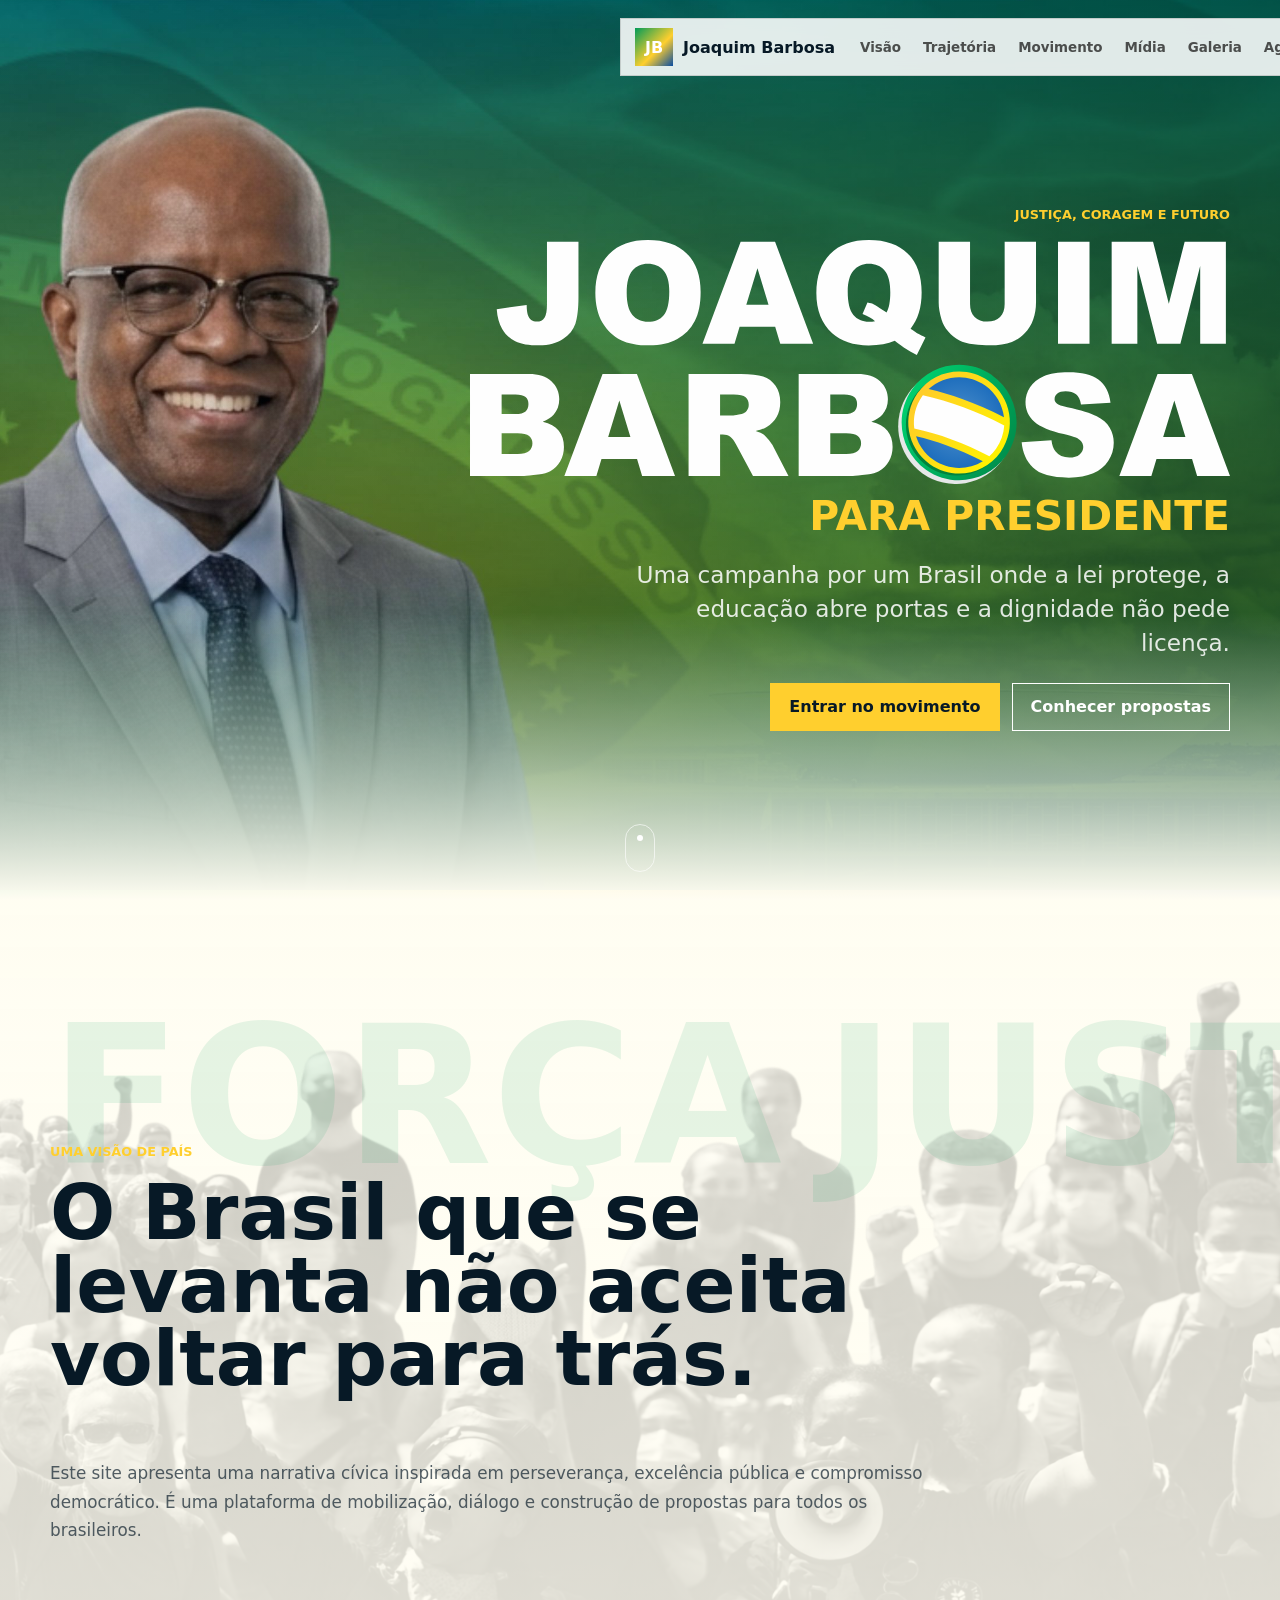
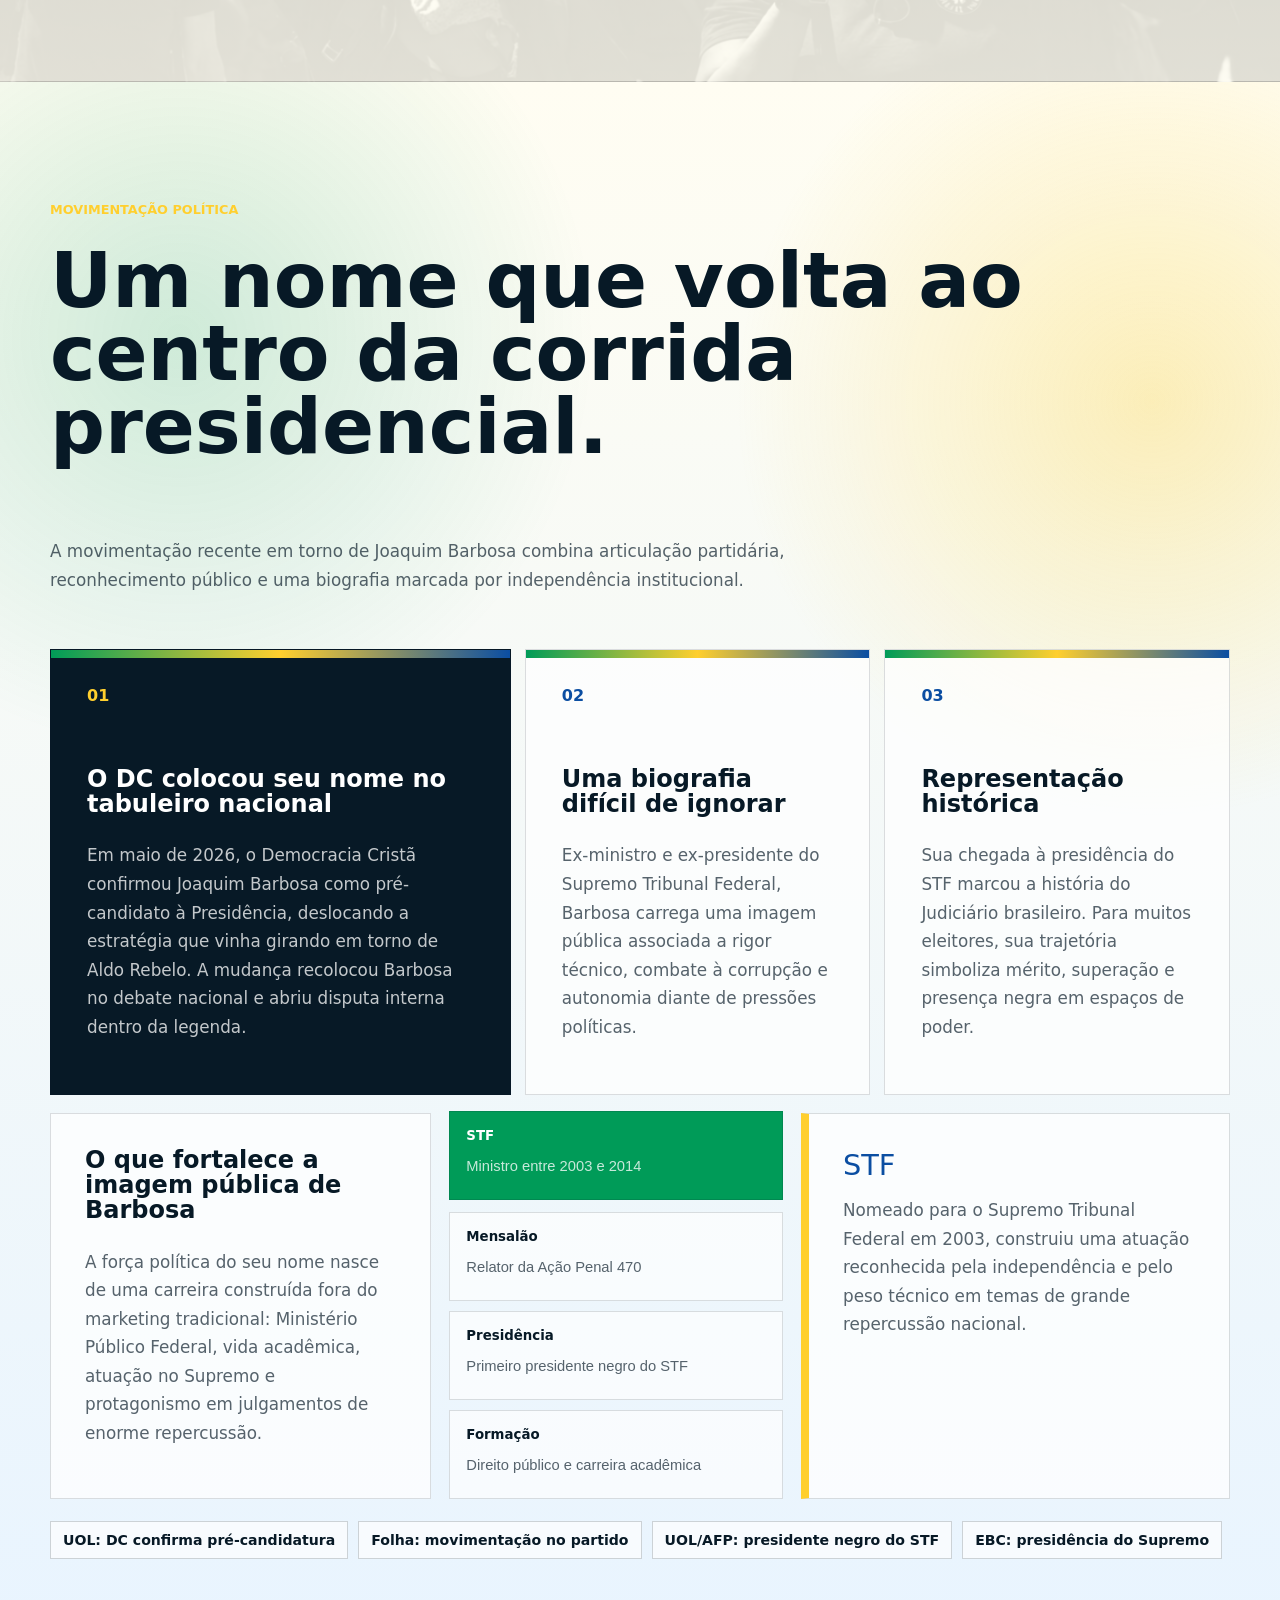
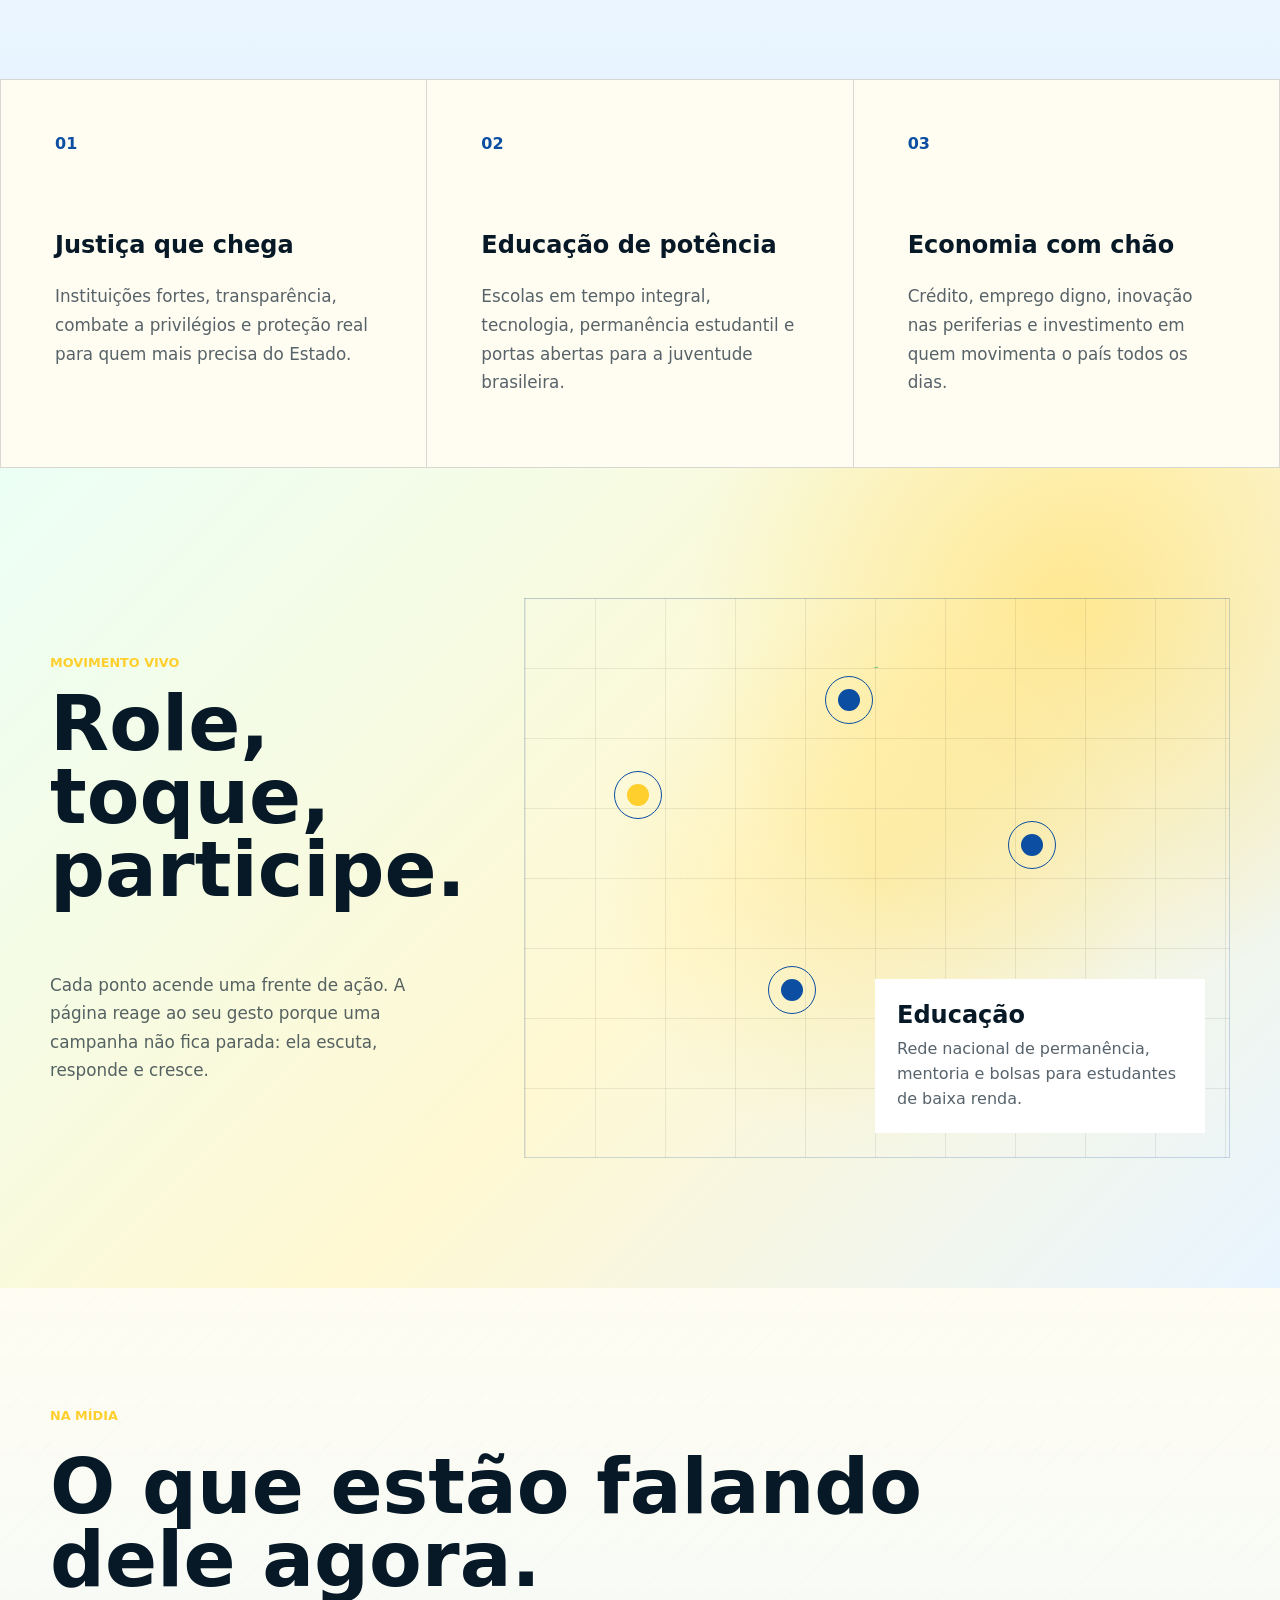
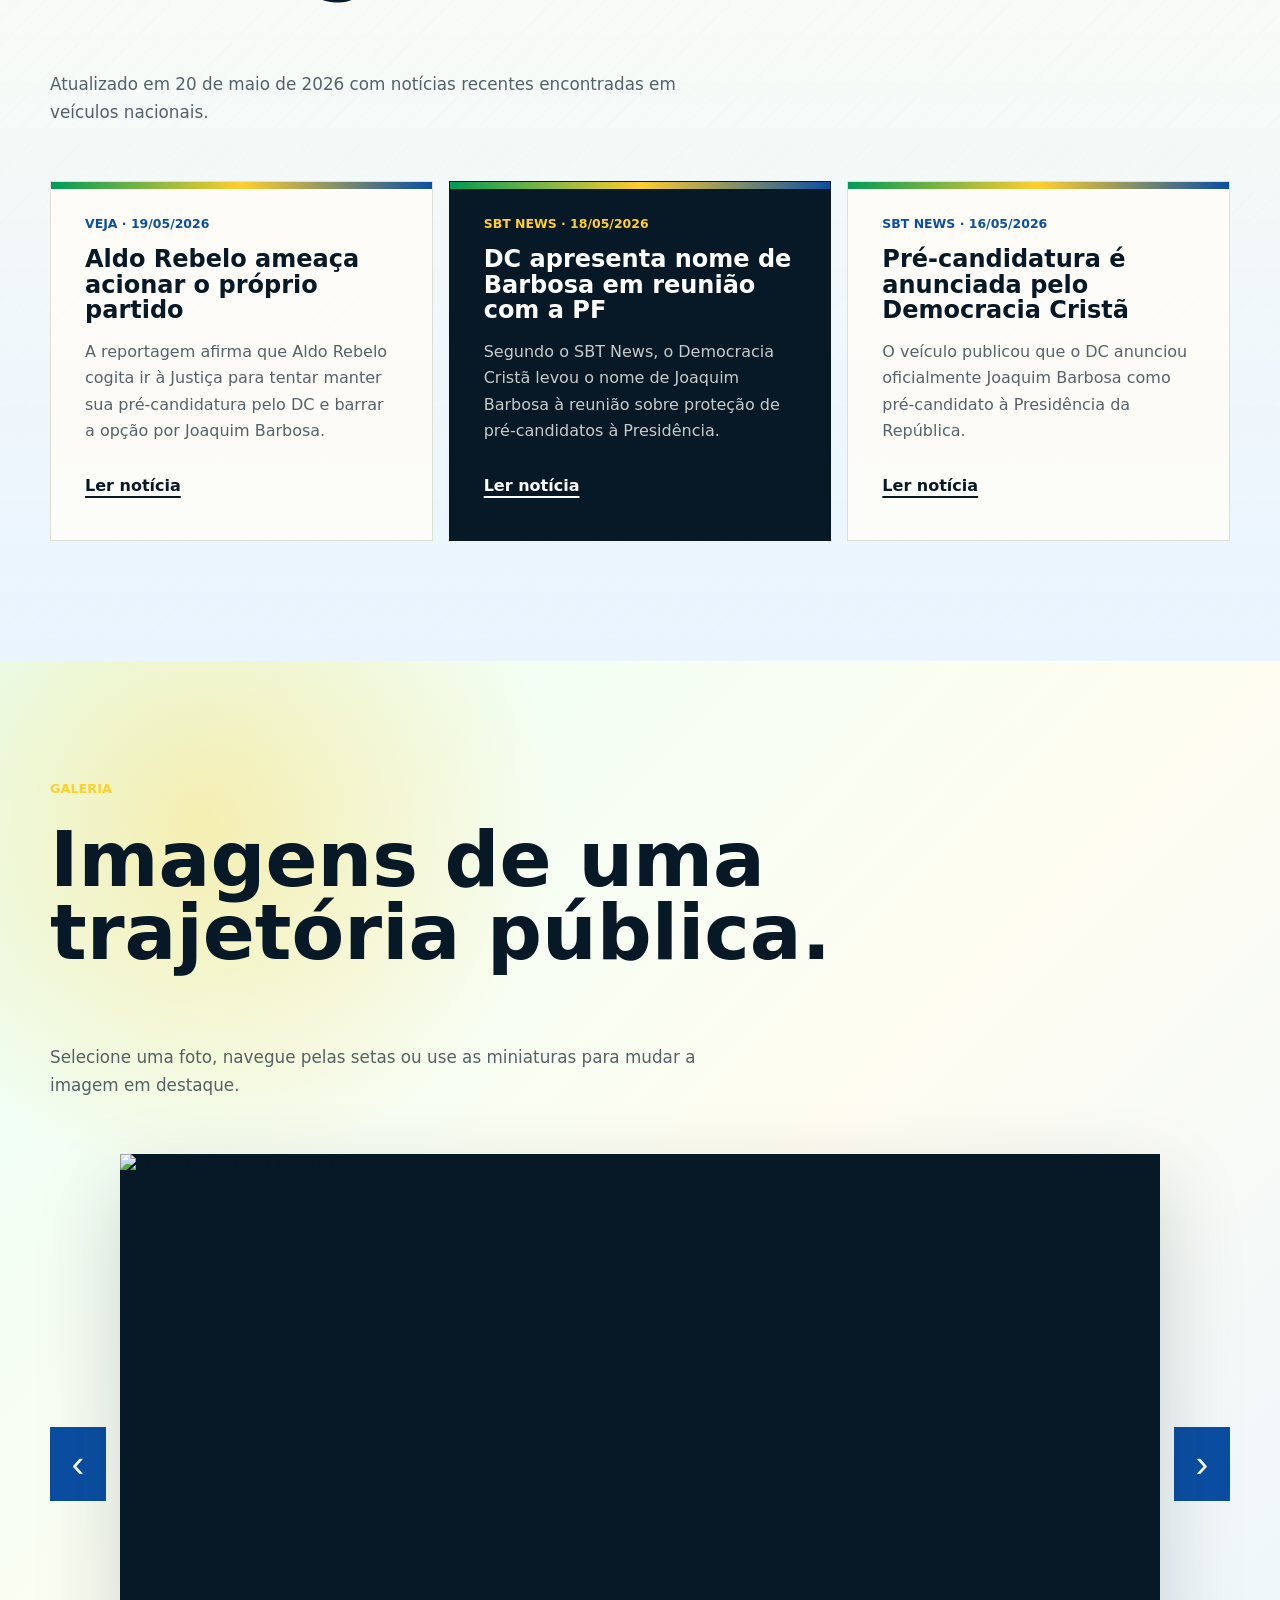
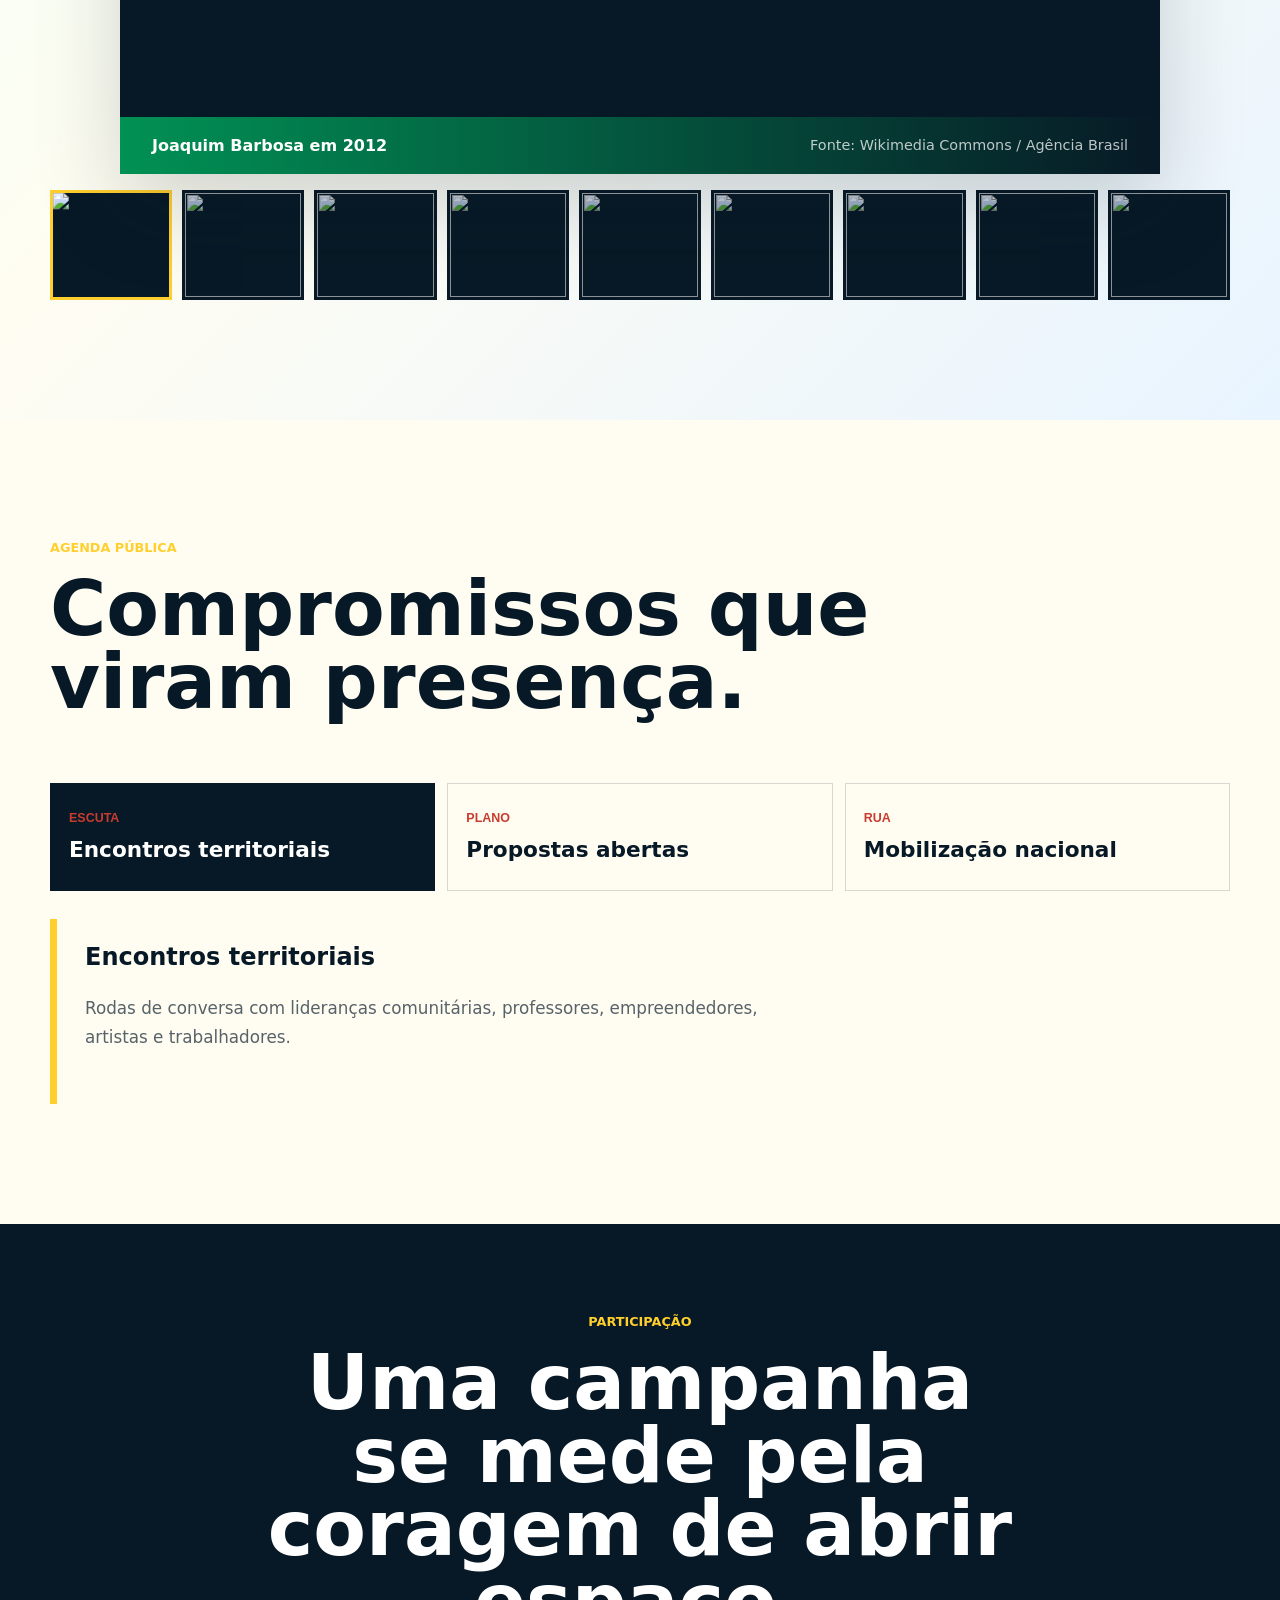
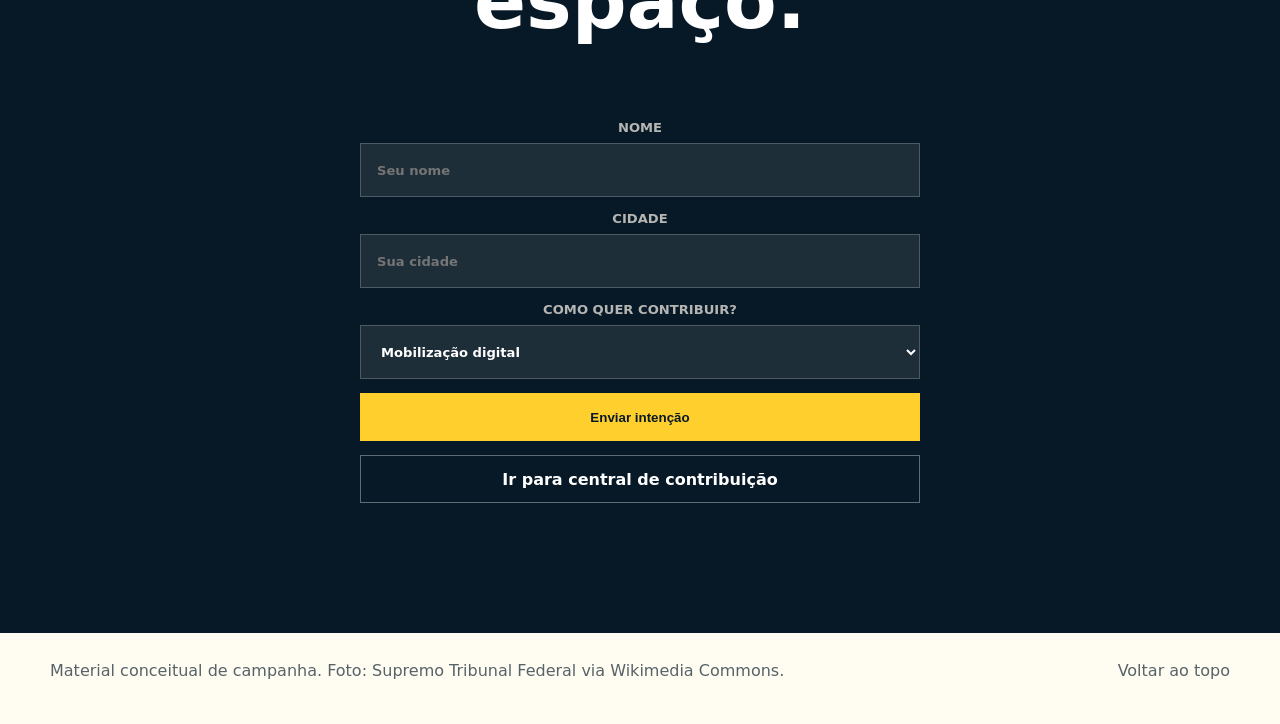
==== commit 6e046928: "Add files via upload" ====
--- a/index.html
+++ b/index.html
@@ -4,6 +4,7 @@
     <meta charset="UTF-8" />
     <meta name="viewport" content="width=device-width, initial-scale=1.0" />
     <title>Joaquim Barbosa | Brasil de Justiça</title>
+    <link rel="icon" type="image/svg+xml" href="icone.svg" />
     <link rel="stylesheet" href="styles.css" />
   </head>
   <body>
@@ -304,11 +305,6 @@
       </section>
 
       <section class="join" id="participar">
-        <div class="join-art" aria-hidden="true">
-          <span></span>
-          <span></span>
-          <span></span>
-        </div>
         <div class="join-content" data-reveal>
           <div class="section-label">Participação</div>
           <h2>Uma campanha se mede pela coragem de abrir espaço.</h2>
--- a/styles.css
+++ b/styles.css
@@ -48,14 +48,14 @@
 .site-header {
   position: fixed;
   top: 18px;
-  left: 50%;
+  left: calc(50% - 20px);
   z-index: 10;
   display: flex;
-  width: min(1180px, calc(100% - 32px));
+  width: min(1040px, calc(100vw - 48px));
   min-height: 58px;
   align-items: center;
   justify-content: center;
-  padding: 10px 12px 10px 14px;
+  padding: 10px 14px;
   border: 1px solid rgba(16, 16, 15, 0.14);
   background: rgba(255, 255, 255, 0.88);
   color: var(--ink);
@@ -66,6 +66,7 @@
 .site-header .brand {
   position: absolute;
   left: 14px;
+  max-width: 220px;
 }
 
 .brand,
@@ -109,14 +110,17 @@
 .nav-links {
   display: flex;
   align-items: center;
-  gap: 8px;
+  max-width: calc(100% - 250px);
+  justify-content: center;
+  gap: 4px;
 }
 
 .nav-links a {
-  padding: 10px 12px;
+  padding: 10px 9px;
   color: rgba(16, 16, 15, 0.72);
-  font-size: 0.9rem;
+  font-size: 0.84rem;
   font-weight: 700;
+  white-space: nowrap;
 }
 
 .nav-links a:hover {
@@ -908,44 +912,26 @@
   position: relative;
   display: grid;
   min-height: 720px;
-  grid-template-columns: 0.9fr 1.1fr;
-  gap: clamp(28px, 5vw, 70px);
-  align-items: center;
-  padding: 90px max(24px, calc((100vw - 1120px) / 2));
+  place-items: center;
+  padding: 90px max(24px, calc((100vw - 1180px) / 2));
   background: var(--ink);
   color: var(--white);
   overflow: hidden;
 }
 
-.join-art {
-  position: relative;
-  height: min(62vw, 560px);
-}
-
-.join-art span {
-  position: absolute;
-  inset: 8%;
-  border: 22px solid var(--gold);
-  transform: rotate(8deg);
-  animation: orbit 12s ease-in-out infinite;
-}
-
-.join-art span:nth-child(2) {
-  inset: 22%;
-  border-color: var(--green);
-  animation-delay: -3s;
-}
-
-.join-art span:nth-child(3) {
-  inset: 35%;
-  border-color: var(--red);
-  animation-delay: -6s;
+.join-content {
+  display: grid;
+  width: min(760px, 100%);
+  justify-items: center;
+  text-align: center;
 }
 
 .signup-form {
   display: grid;
   max-width: 560px;
+  width: 100%;
   gap: 14px;
+  margin-top: 18px;
 }
 
 .signup-form label {
@@ -1088,17 +1074,6 @@
   }
 }
 
-@keyframes orbit {
-  0%,
-  100% {
-    transform: rotate(8deg) scale(1);
-  }
-
-  50% {
-    transform: rotate(-8deg) scale(1.04);
-  }
-}
-
 @media (max-width: 1080px) {
   .hero::before {
     background:
@@ -1281,10 +1256,6 @@
 
   .gallery-feature span {
     text-align: left;
-  }
-
-  .join-art {
-    height: 360px;
   }
 
   .site-footer {
@@ -1342,9 +1313,6 @@
     min-height: 420px;
   }
 
-  .join-art {
-    height: 260px;
-  }
 }
 
 @media (prefers-reduced-motion: reduce) {
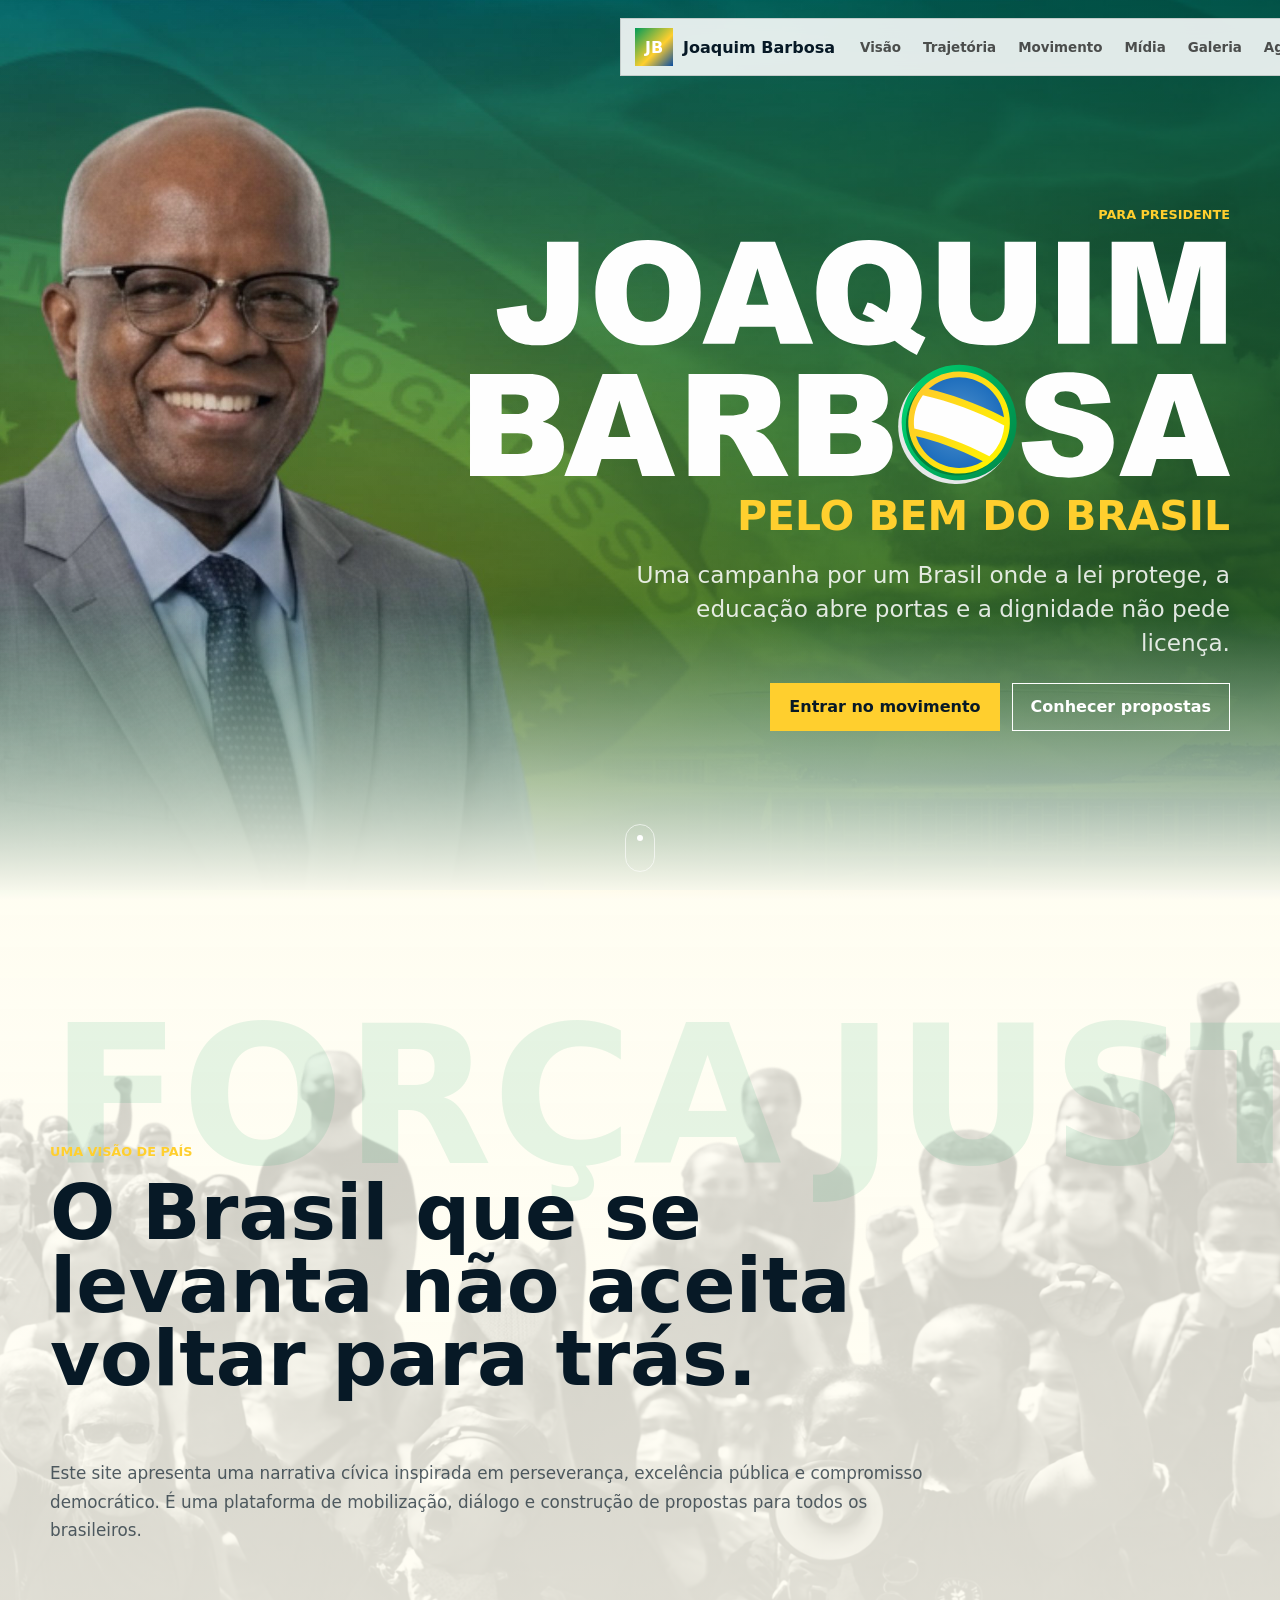
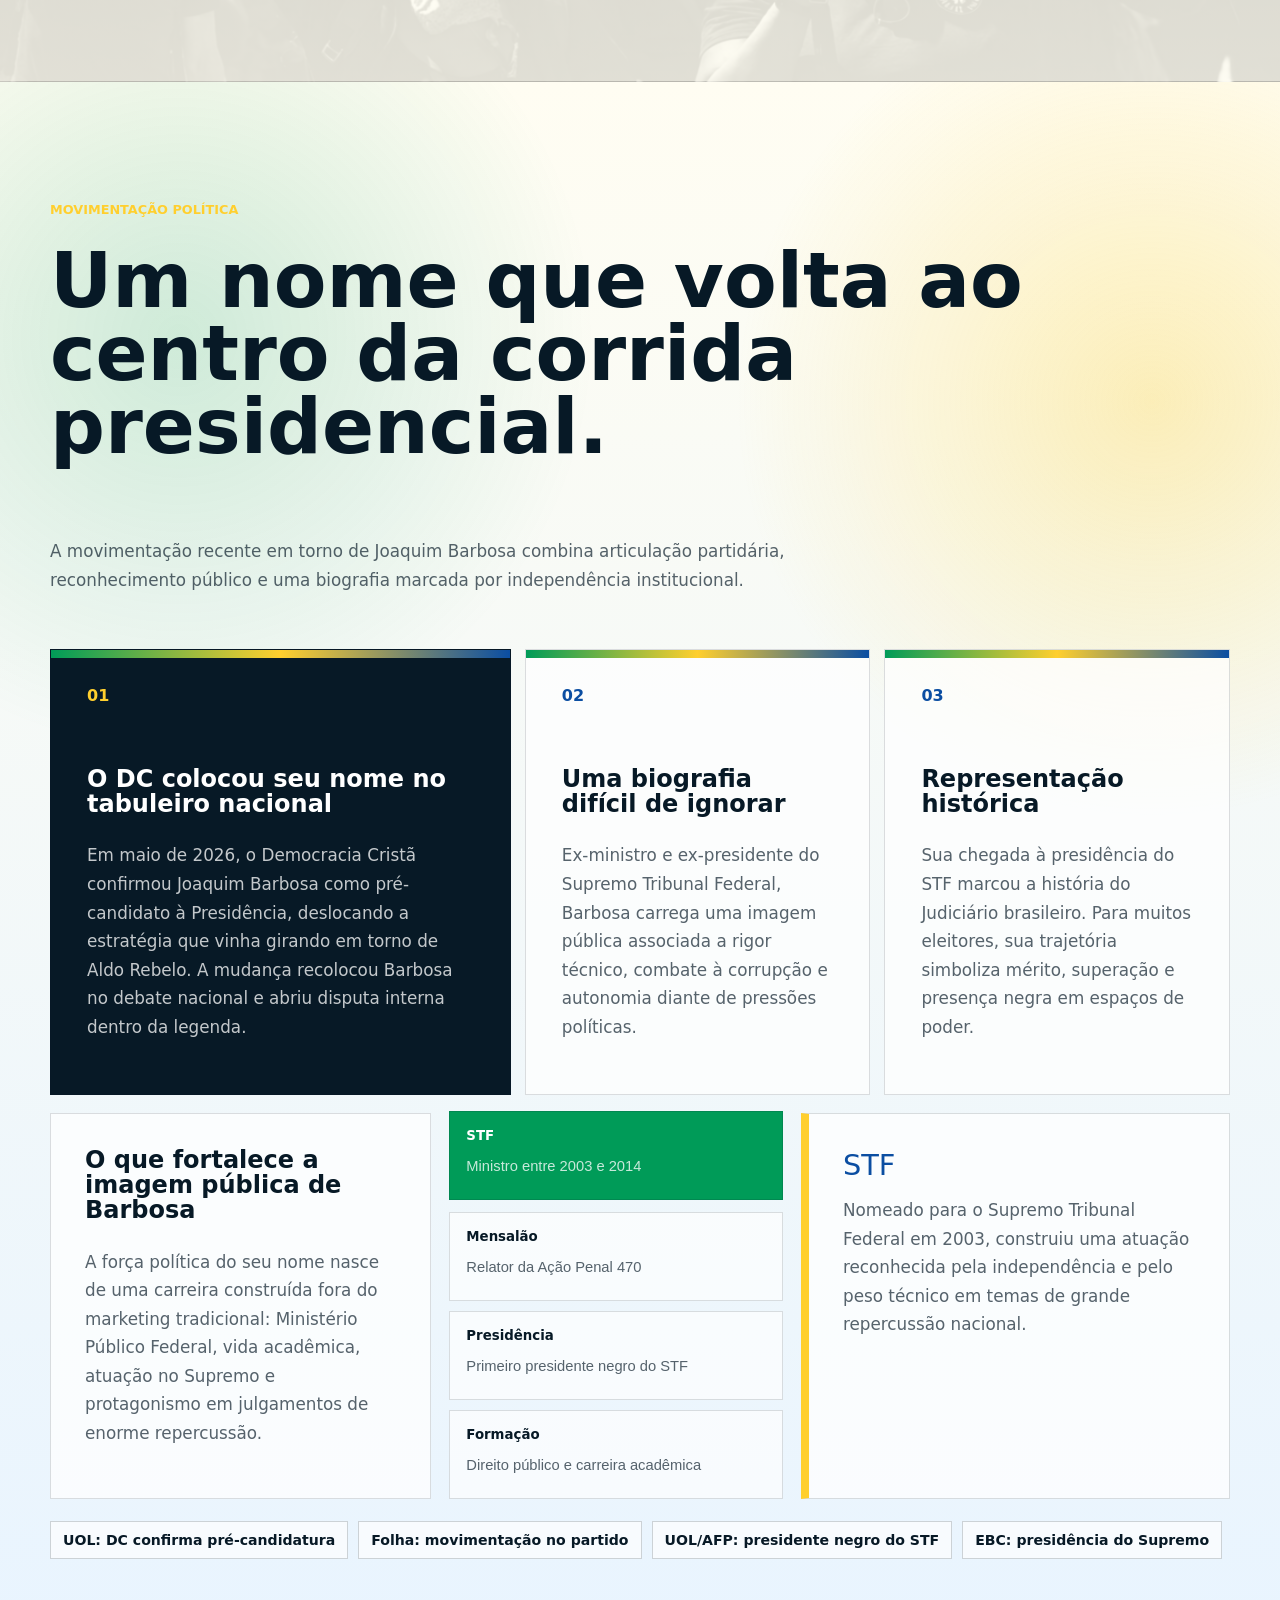
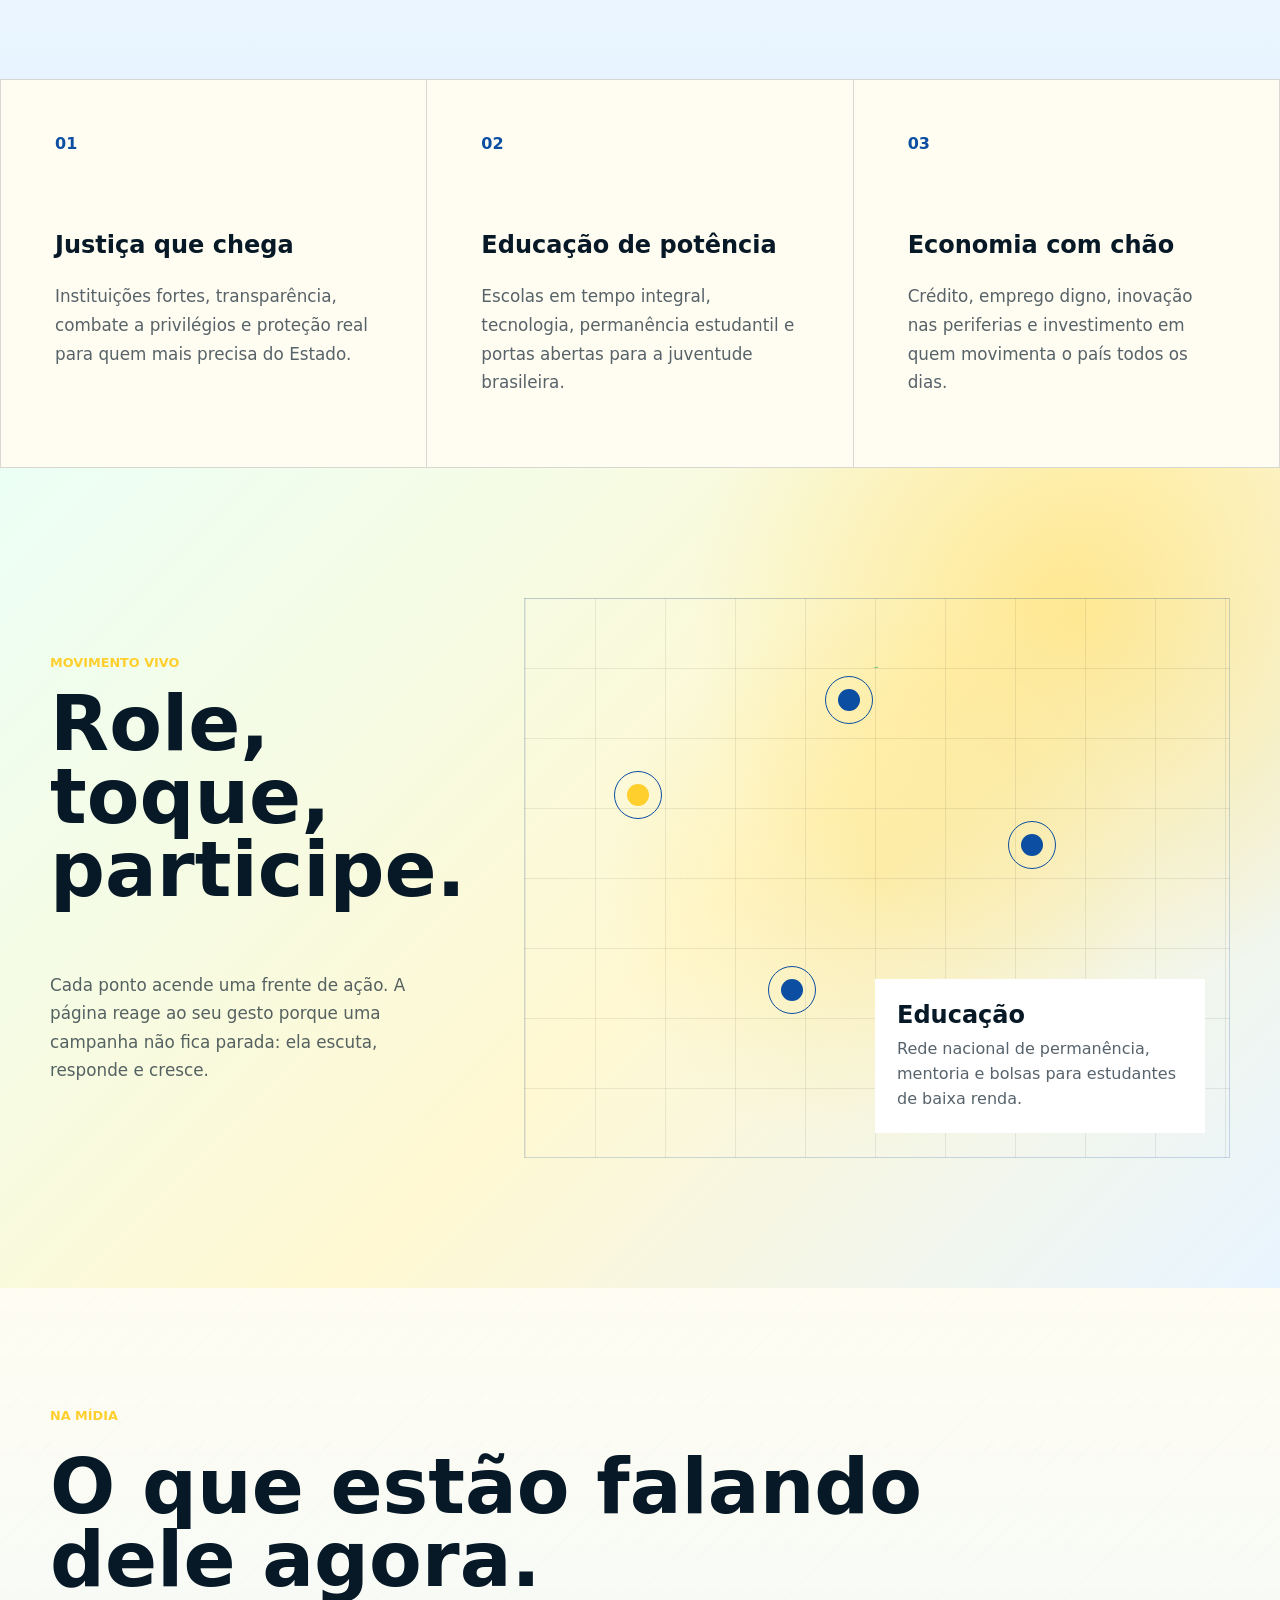
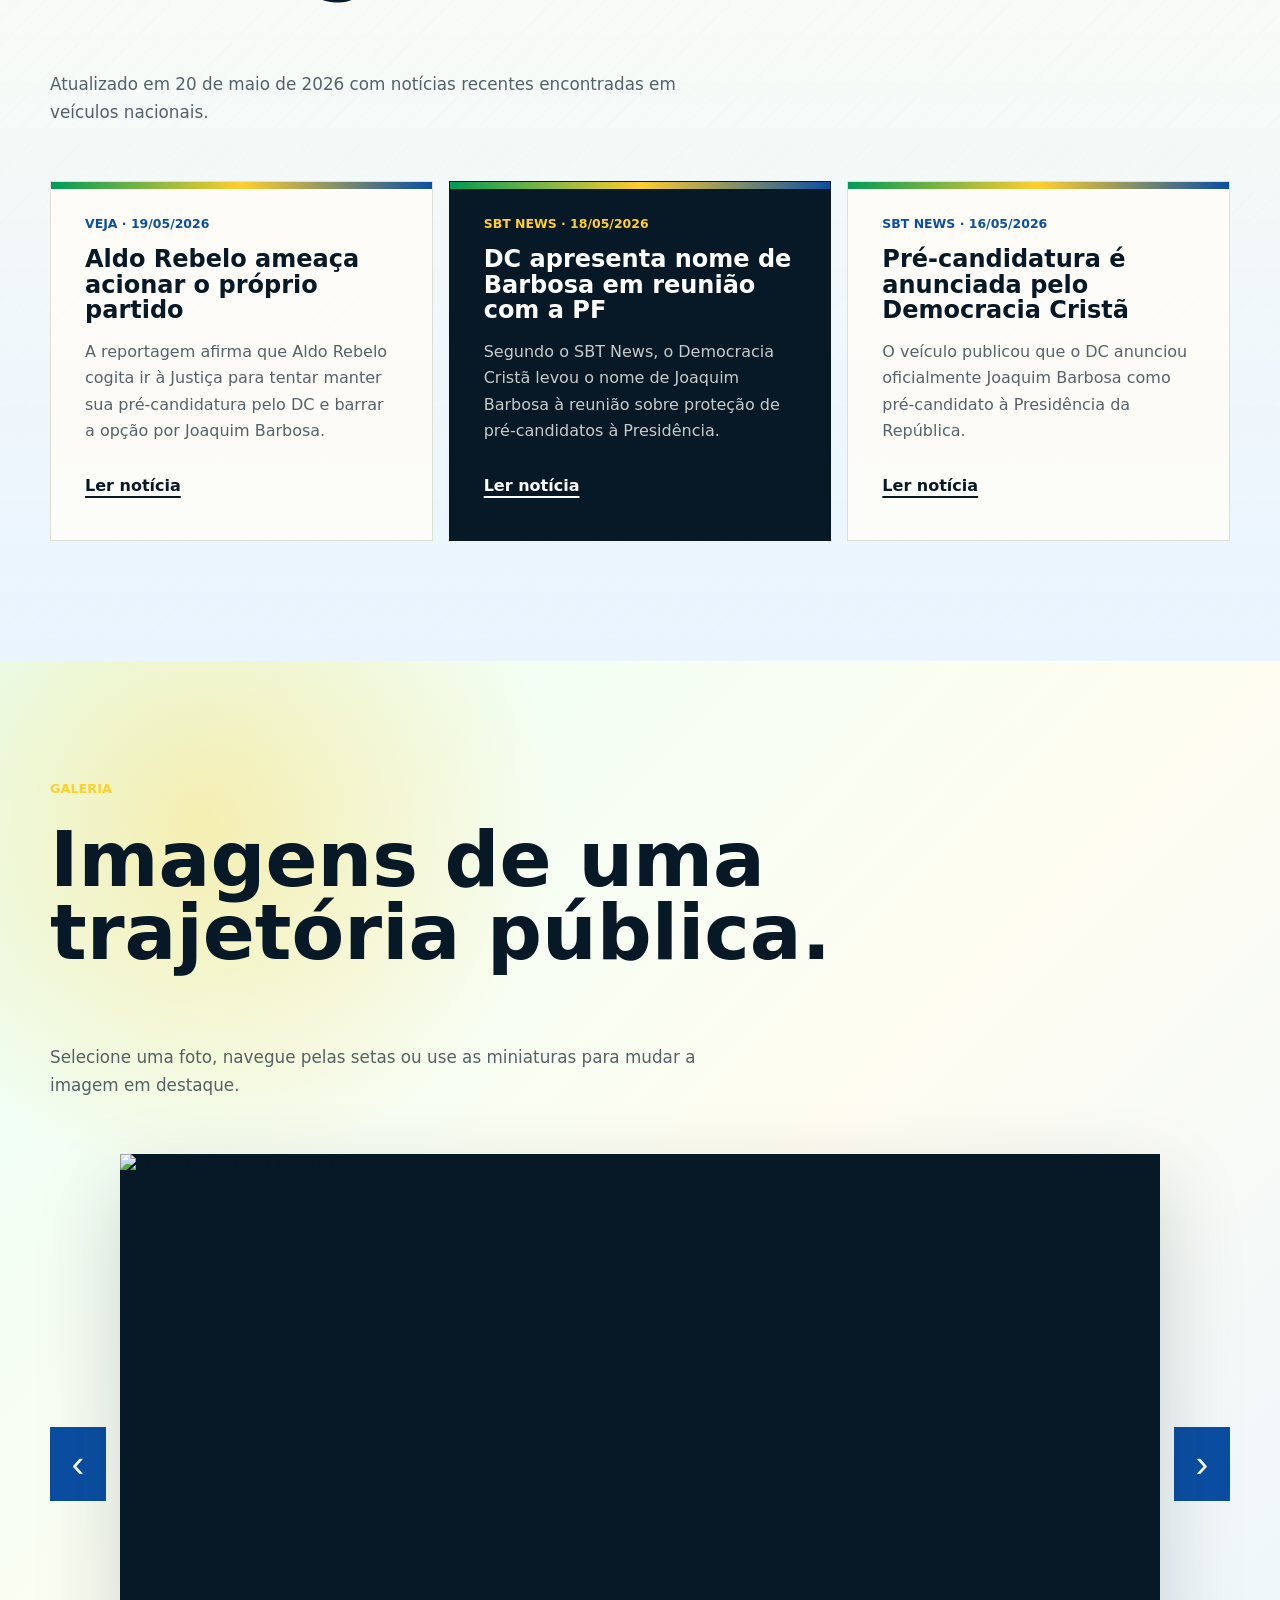
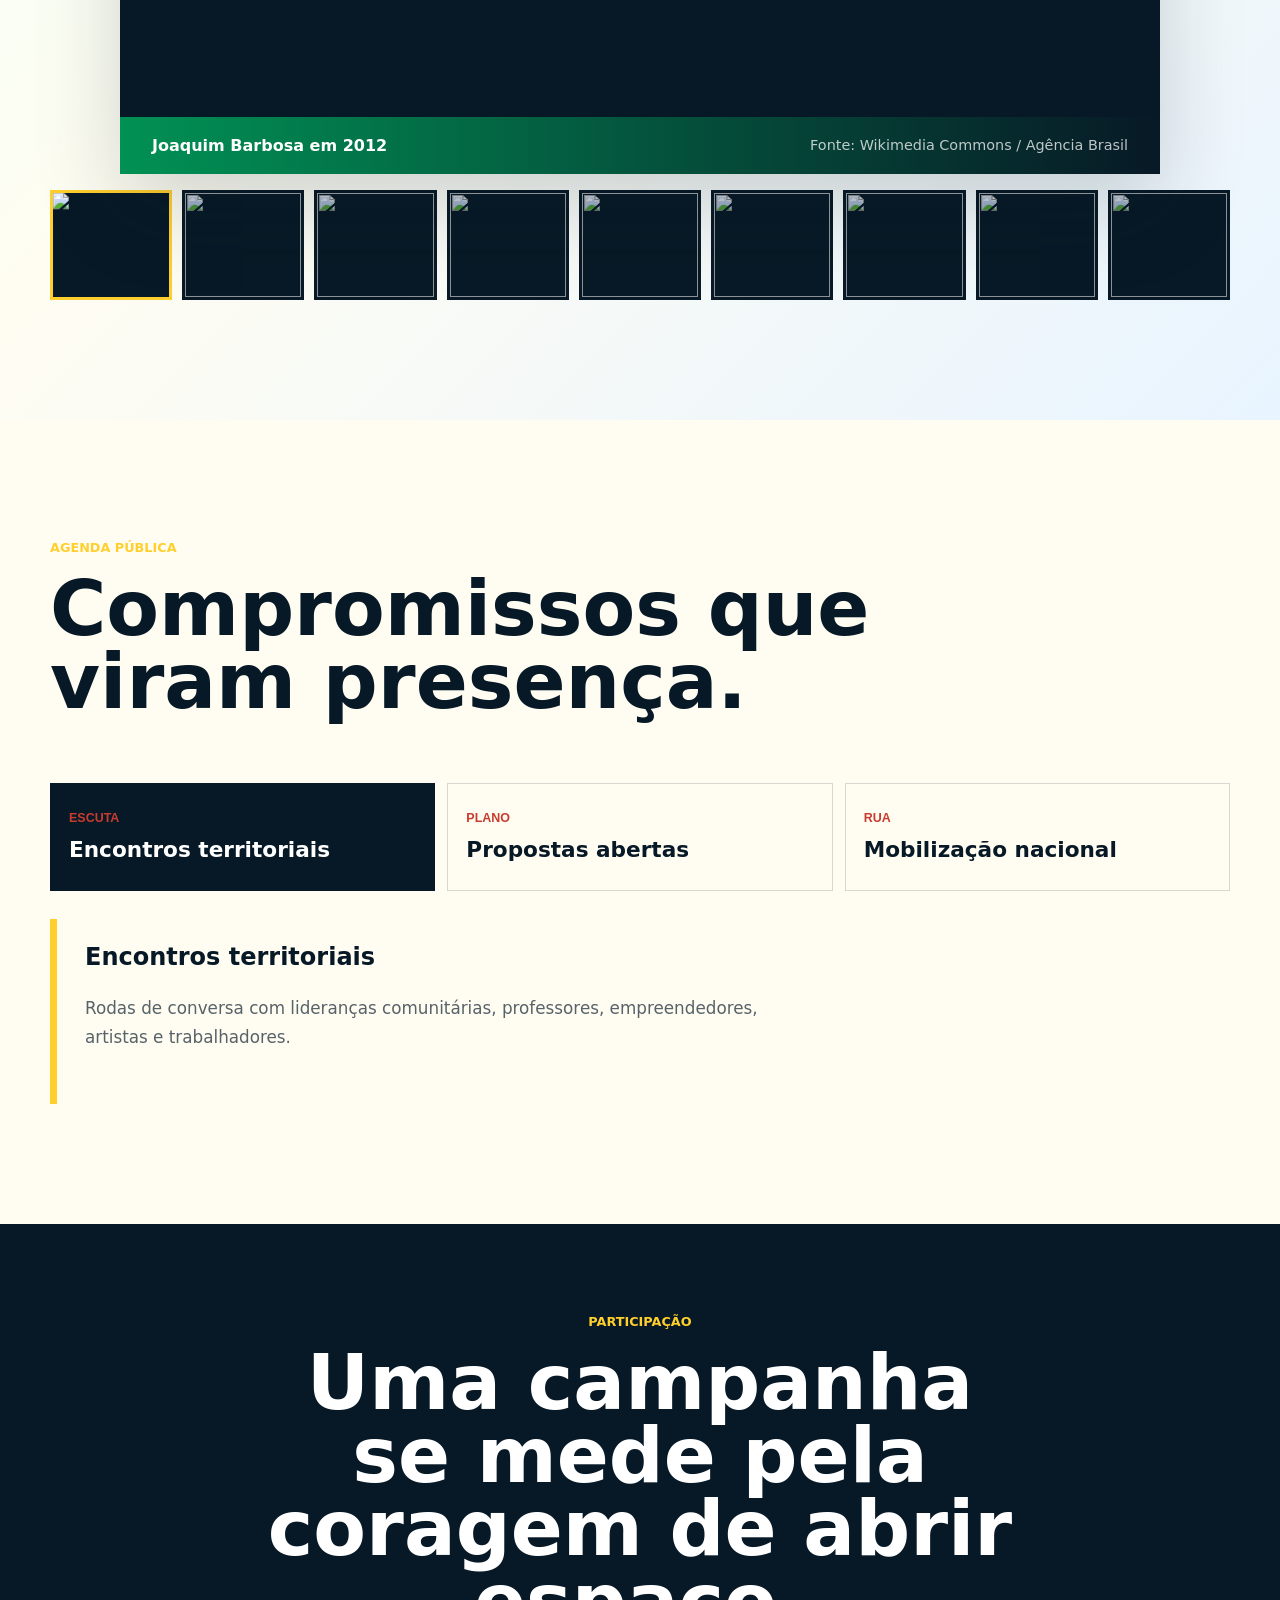
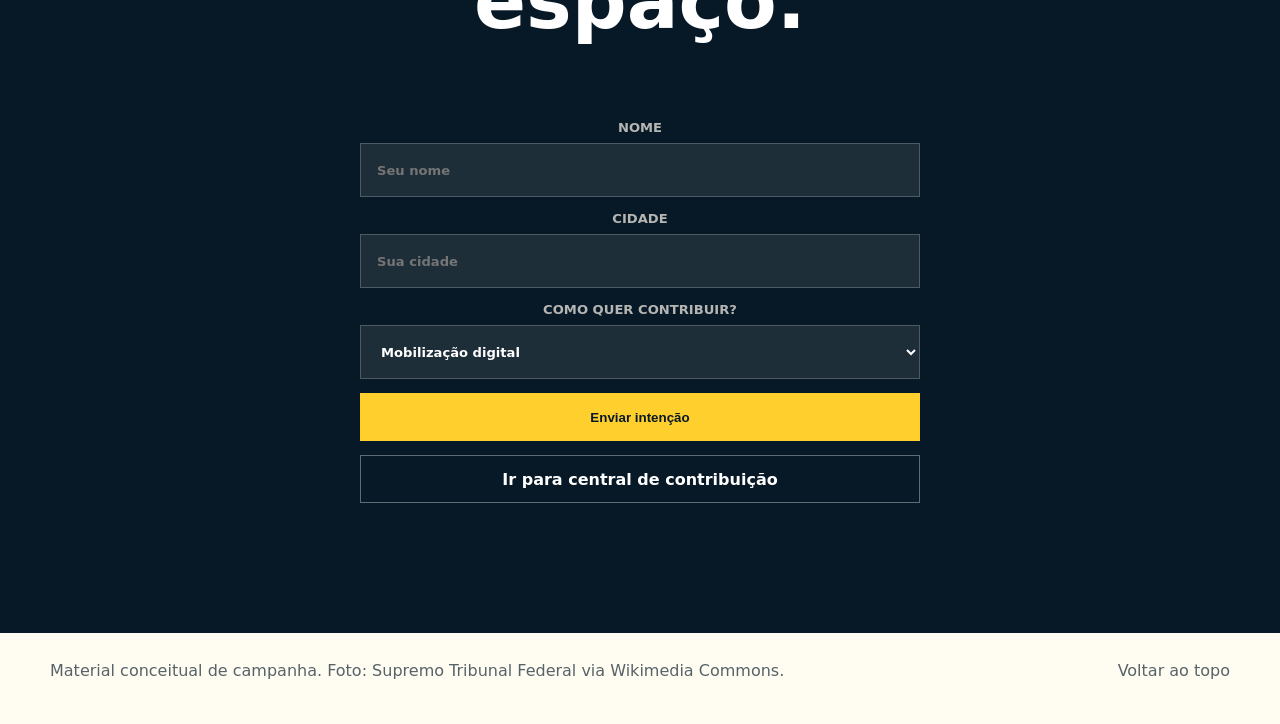
==== commit 4f52a013: "Add files via upload" ====
--- a/index.html
+++ b/index.html
@@ -40,10 +40,10 @@
         </div>
 
         <div class="hero-content" data-reveal>
-          <p class="kicker">Justiça, coragem e futuro</p>
+          <p class="kicker hero-kicker">PARA PRESIDENTE</p>
           <h1 class="hero-logo-title">
             <img src="logo.svg" alt="Joaquim Barbosa" />
-            <span>para presidente</span>
+            <span>PELO BEM DO BRASIL</span>
           </h1>
           <p class="hero-copy">
             Uma campanha por um Brasil onde a lei protege, a educação abre portas e a dignidade não pede licença.
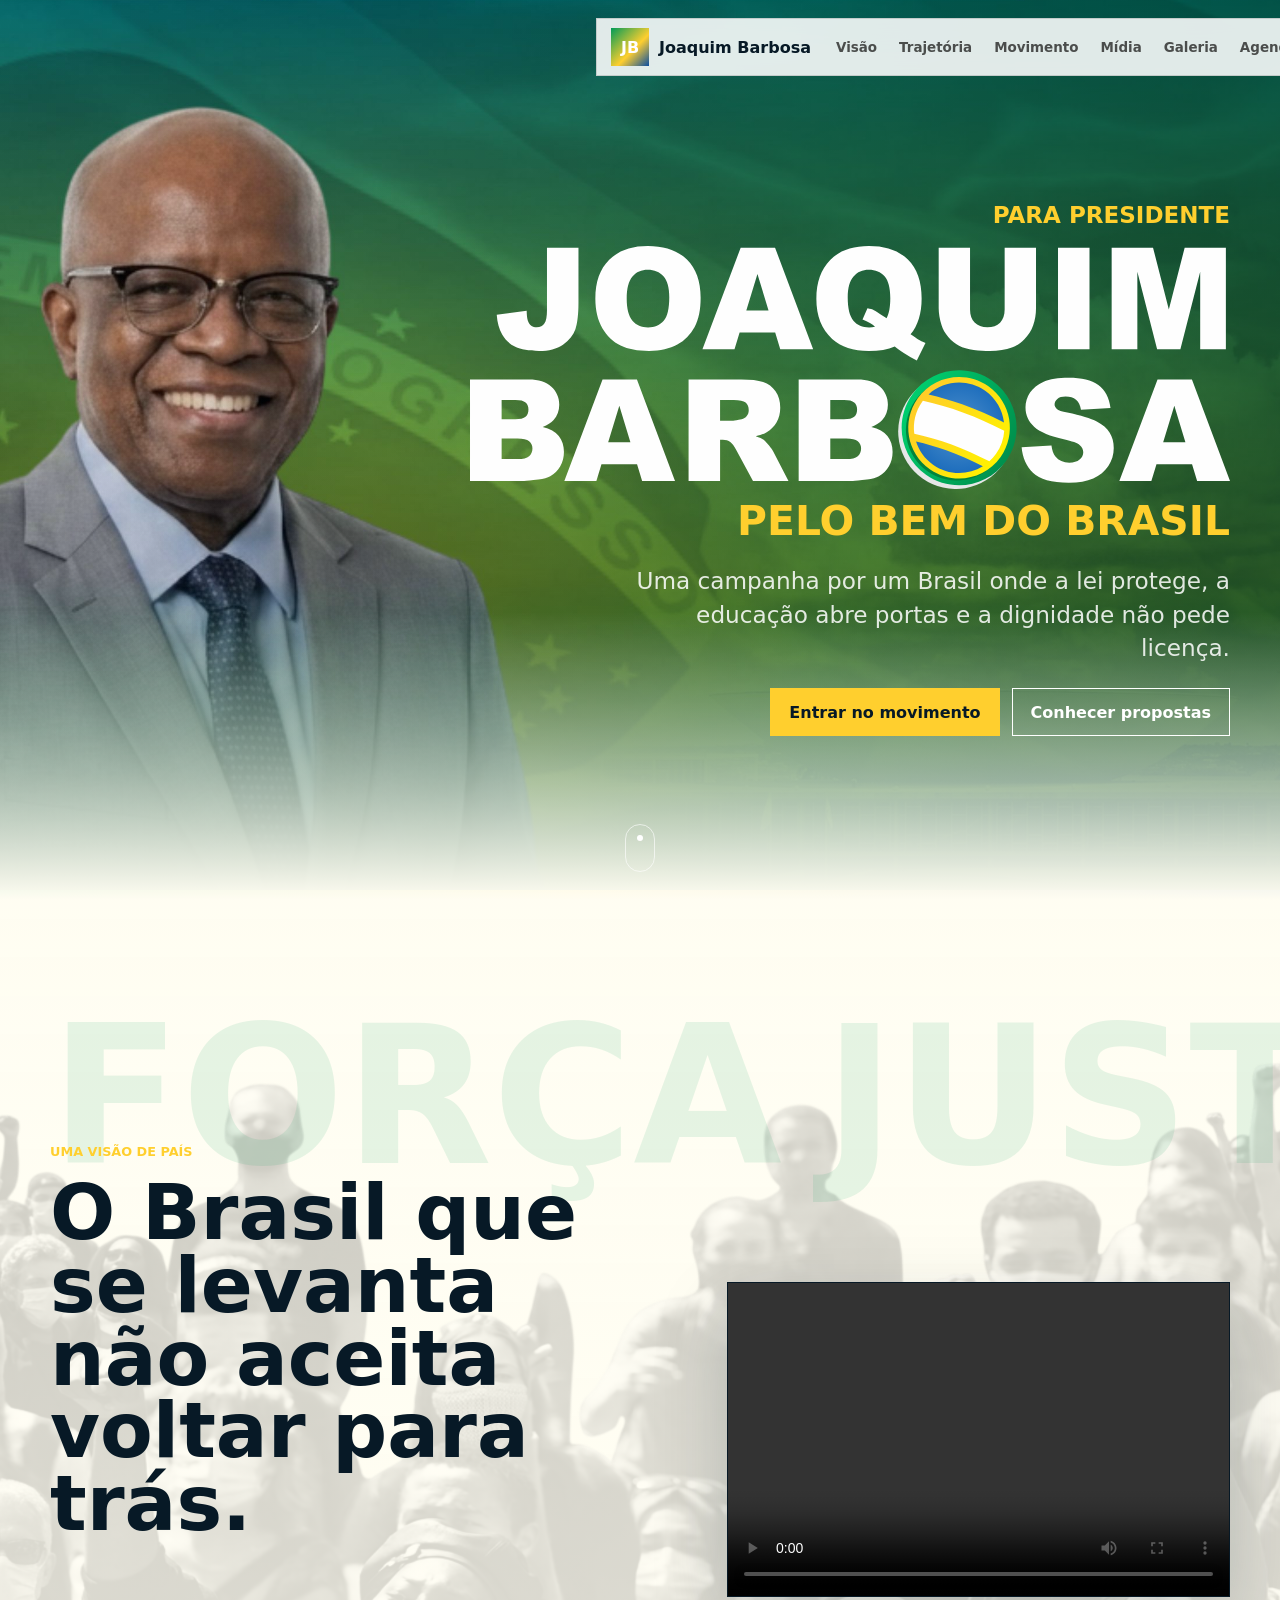
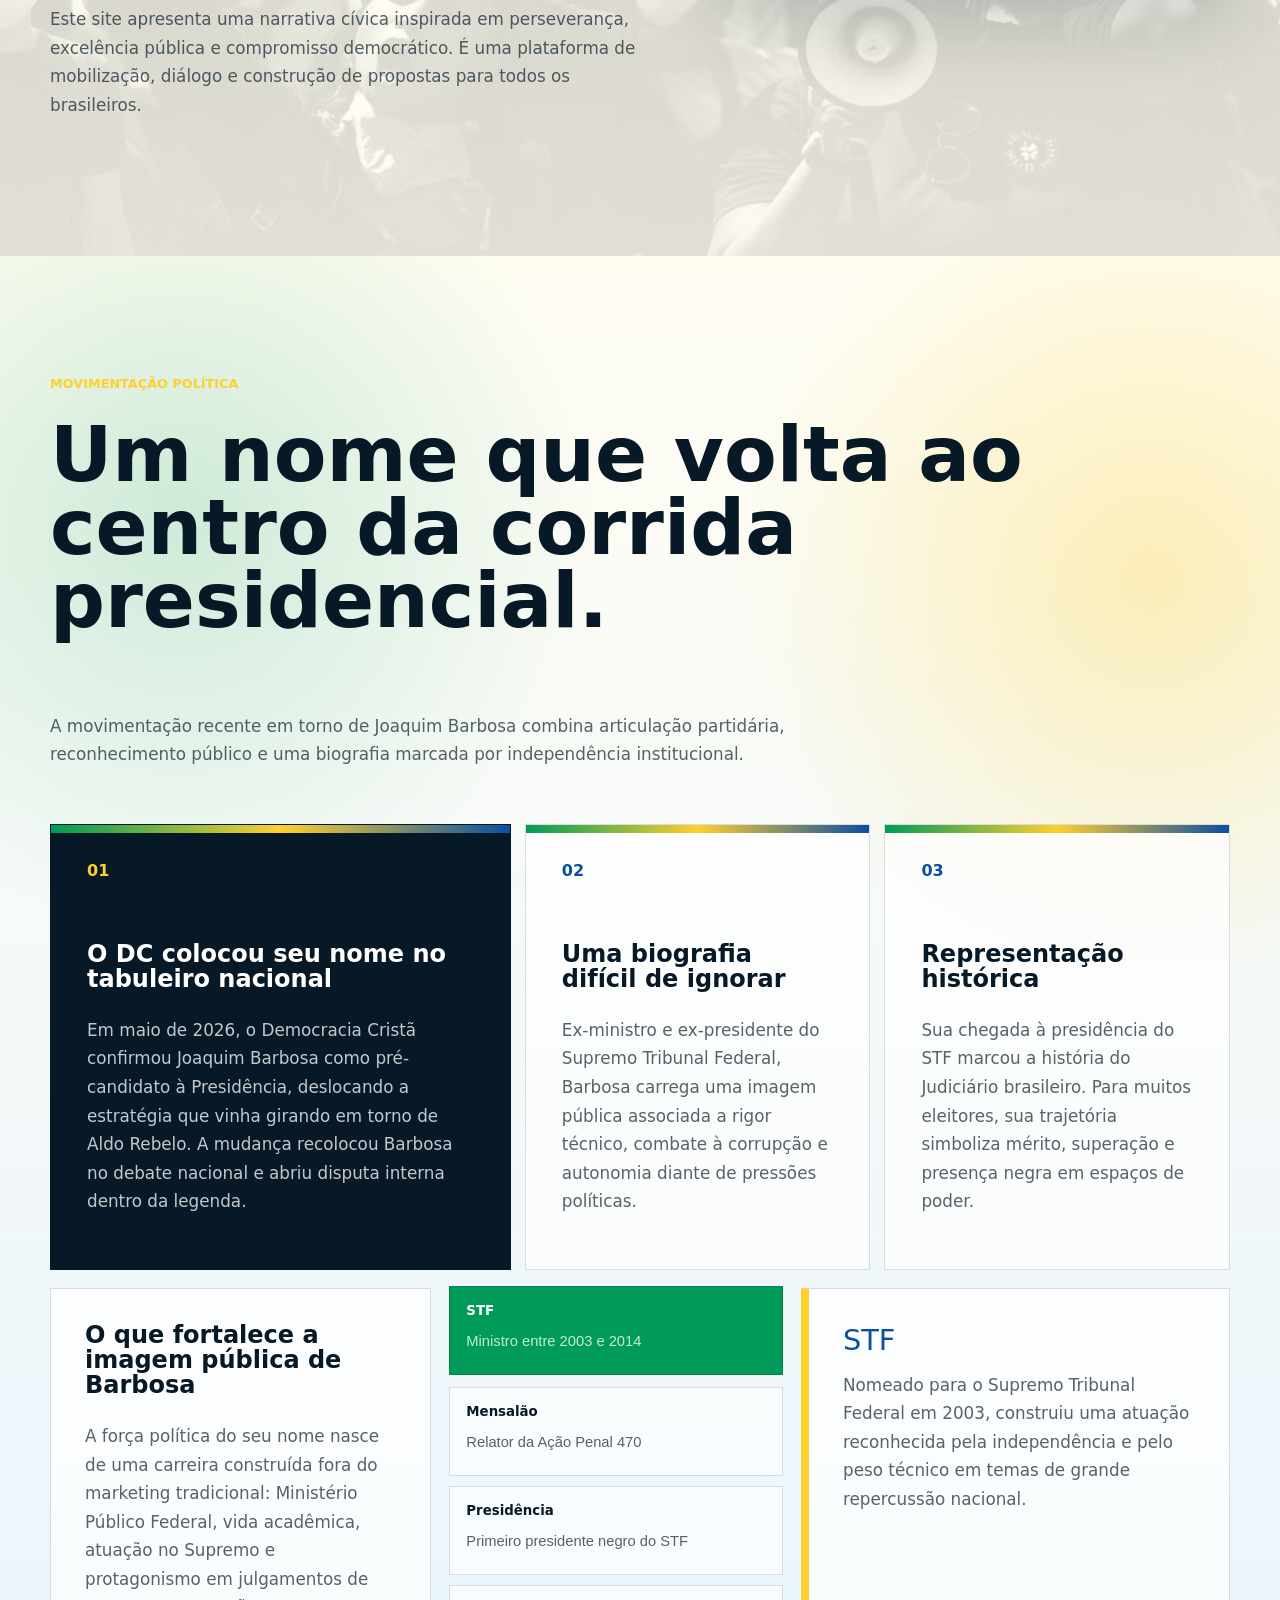
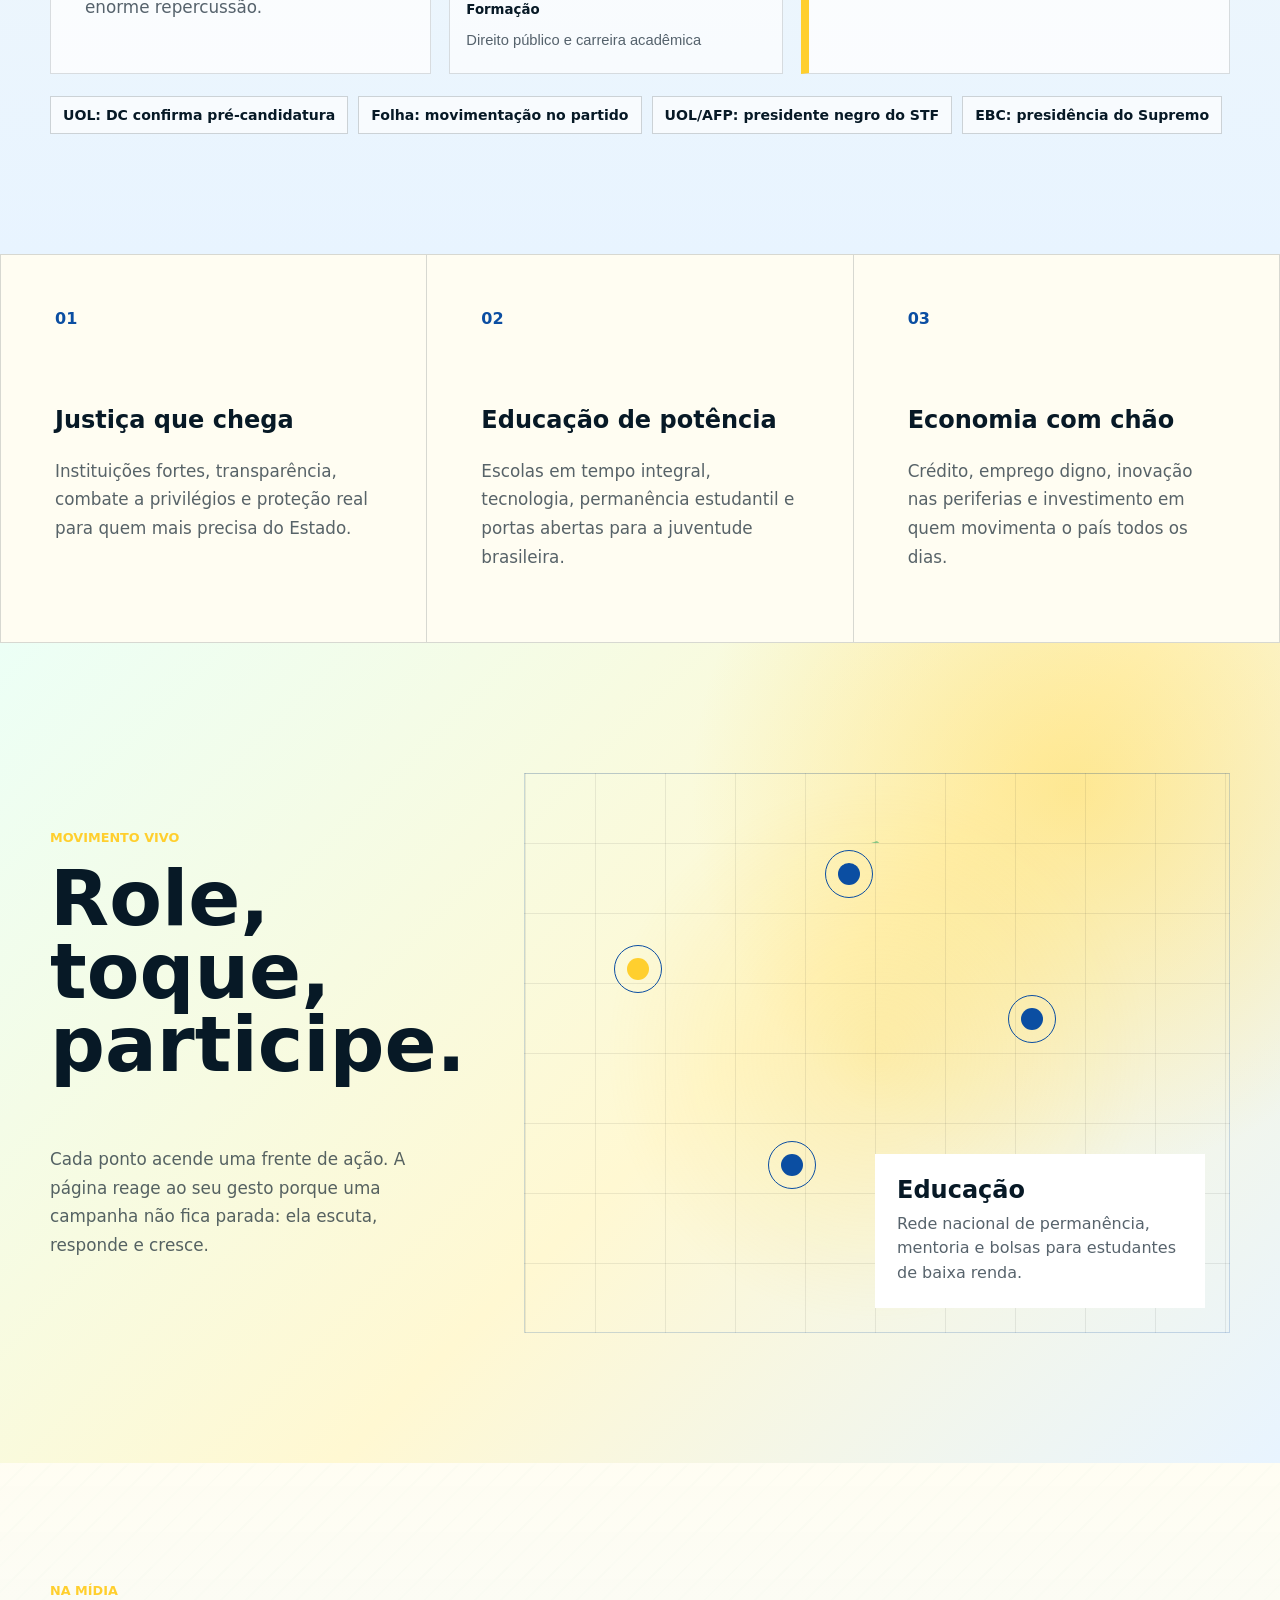
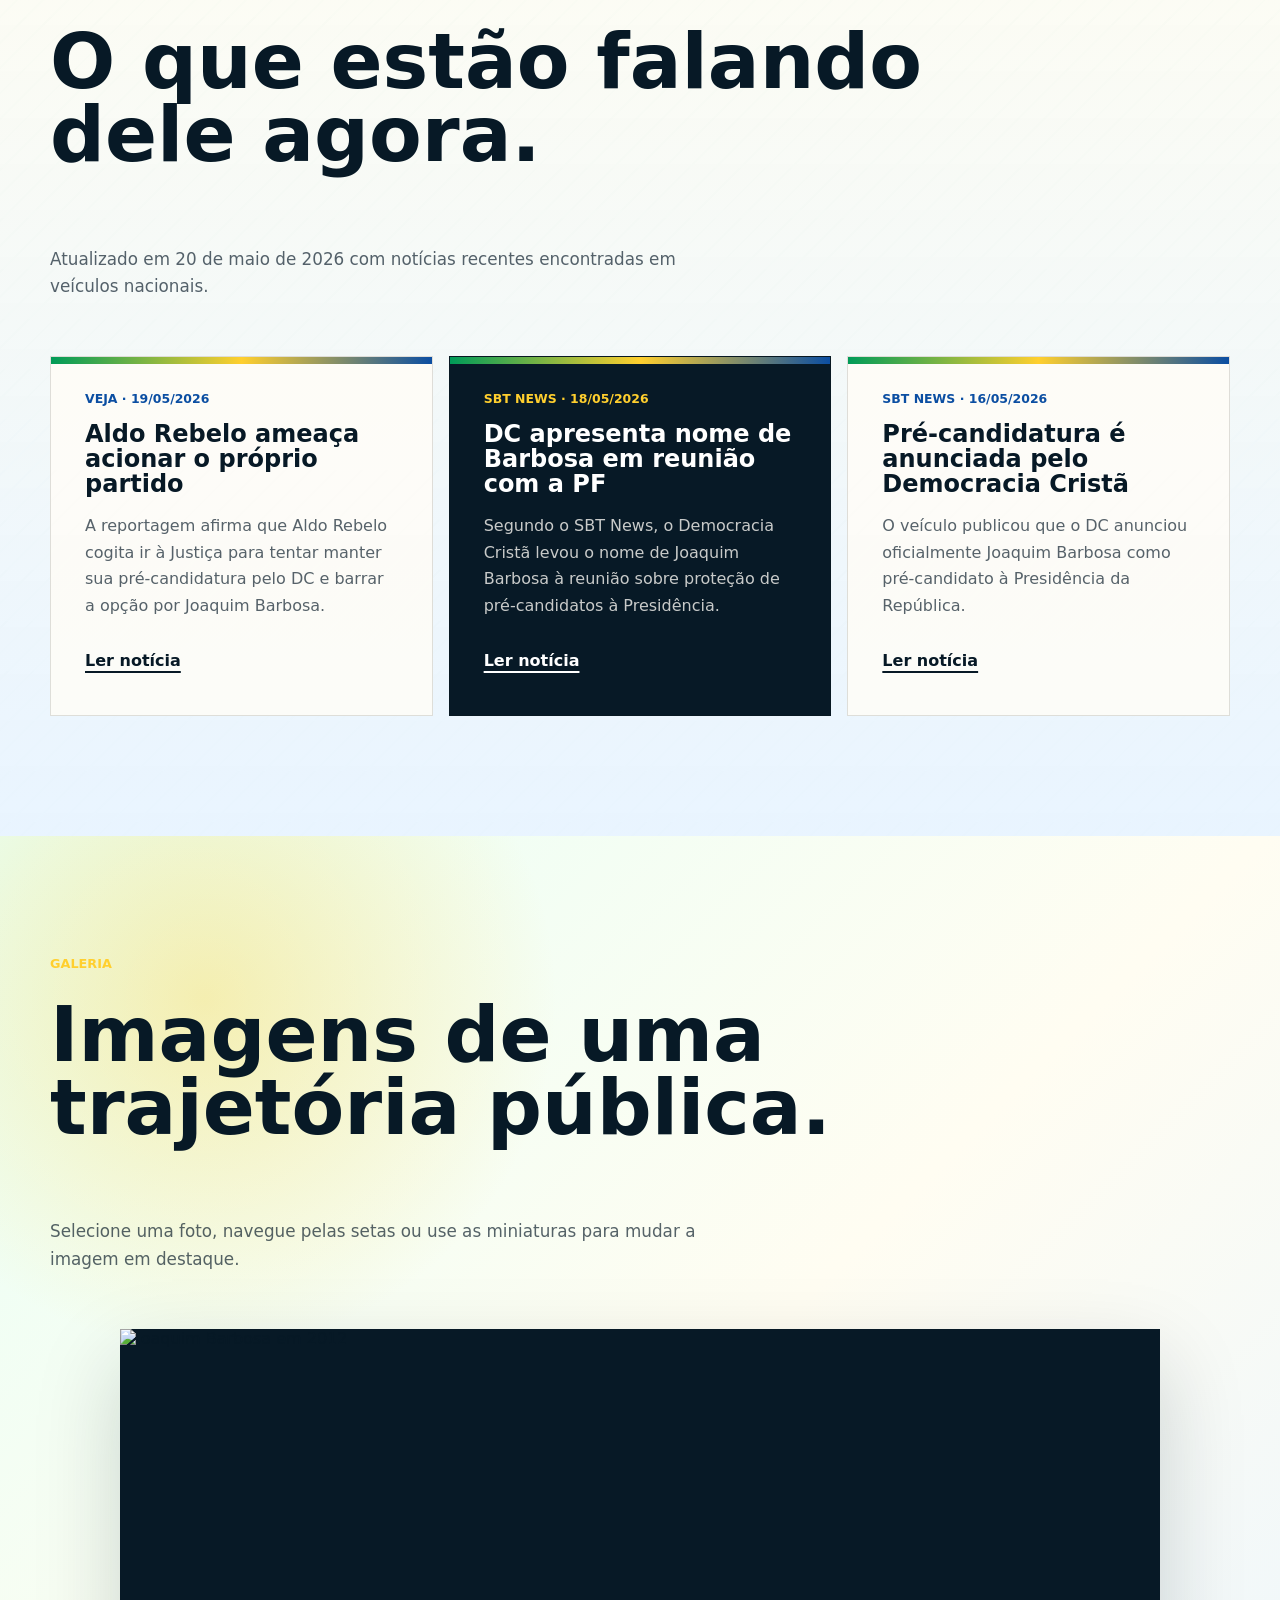
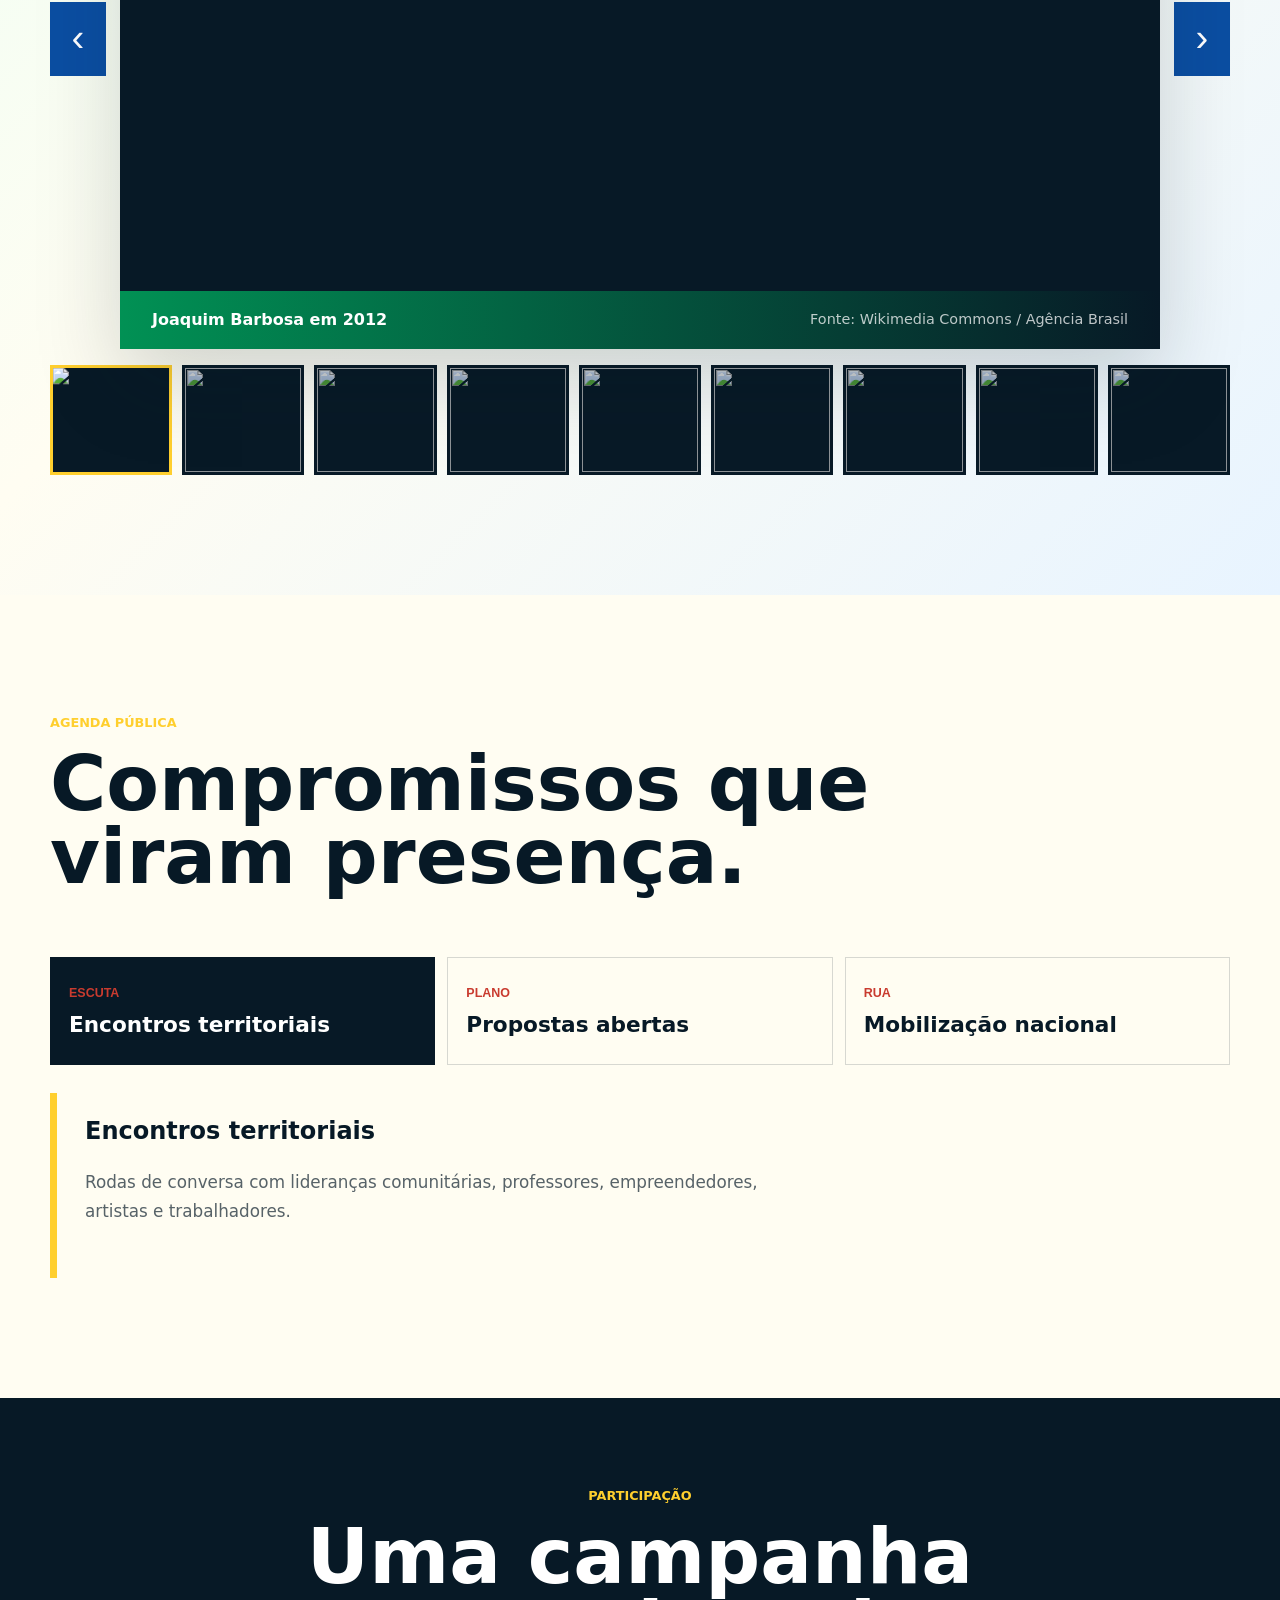
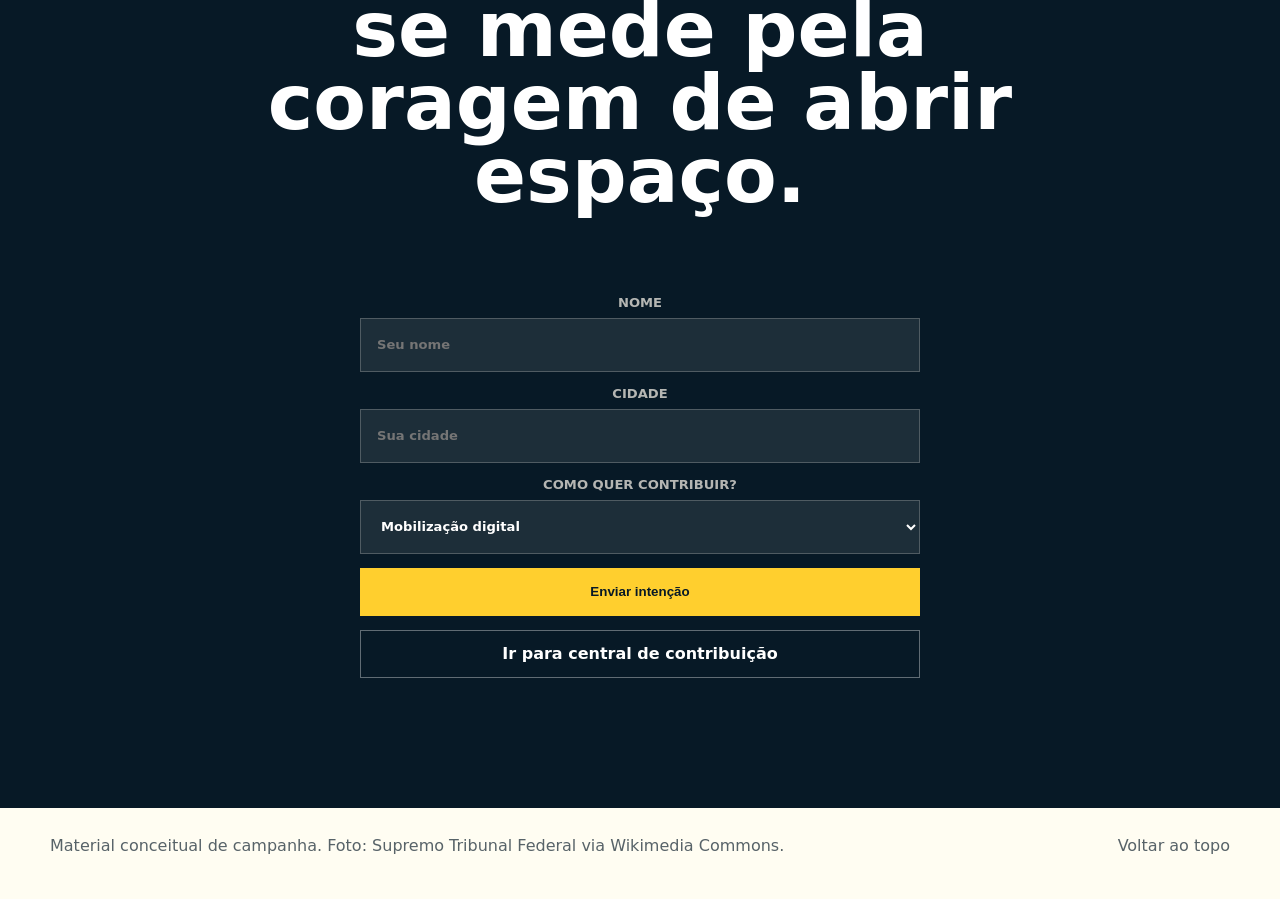
==== commit 9593f802: "Add files via upload" ====
--- a/index.html
+++ b/index.html
@@ -67,12 +67,17 @@
           <p>FUTURO</p>
         </div>
         <div class="statement-inner">
-          <div class="section-label" data-reveal>Uma visão de país</div>
-          <h2 data-reveal>O Brasil que se levanta não aceita voltar para trás.</h2>
-          <p data-reveal>
-            Este site apresenta uma narrativa cívica inspirada em perseverança, excelência pública e compromisso democrático.
-            É uma plataforma de mobilização, diálogo e construção de propostas para todos os brasileiros.
-          </p>
+          <div class="statement-copy">
+            <div class="section-label" data-reveal>Uma visão de país</div>
+            <h2 data-reveal>O Brasil que se levanta não aceita voltar para trás.</h2>
+            <p data-reveal>
+              Este site apresenta uma narrativa cívica inspirada em perseverança, excelência pública e compromisso democrático.
+              É uma plataforma de mobilização, diálogo e construção de propostas para todos os brasileiros.
+            </p>
+          </div>
+          <div class="statement-video" data-reveal>
+            <video src="video.mp4" controls playsinline preload="metadata"></video>
+          </div>
         </div>
       </section>
 
--- a/styles.css
+++ b/styles.css
@@ -48,7 +48,7 @@
 .site-header {
   position: fixed;
   top: 18px;
-  left: calc(50% - 20px);
+  left: calc(50% - 44px);
   z-index: 10;
   display: flex;
   width: min(1040px, calc(100vw - 48px));
@@ -234,6 +234,10 @@
   text-transform: uppercase;
 }
 
+.hero-kicker {
+  font-size: clamp(1rem, 1.8vw, 1.45rem);
+}
+
 h1,
 h2,
 h3,
@@ -375,8 +379,31 @@
 
 .statement-inner {
   position: relative;
-  width: min(880px, 100%);
+  display: grid;
+  width: 100%;
+  grid-template-columns: minmax(0, 0.95fr) minmax(320px, 0.78fr);
+  gap: clamp(28px, 5vw, 70px);
+  align-items: center;
   margin-top: -30px;
+}
+
+.statement-copy {
+  max-width: 820px;
+}
+
+.statement-video {
+  position: relative;
+  overflow: hidden;
+  border: 1px solid rgba(7, 25, 38, 0.16);
+  background: var(--ink);
+  box-shadow: 0 28px 70px rgba(7, 25, 38, 0.18);
+}
+
+.statement-video video {
+  display: block;
+  width: 100%;
+  aspect-ratio: 16 / 10;
+  object-fit: cover;
 }
 
 .statement-inner p,
@@ -1084,6 +1111,7 @@
   .pillars,
   .news-grid,
   .gallery-thumbs,
+  .statement-inner,
   .force-grid,
   .career-panel {
     grid-template-columns: repeat(2, minmax(0, 1fr));
@@ -1091,6 +1119,7 @@
 
   .pillar-card:last-child,
   .news-card:last-child,
+  .statement-video,
   .force-card.lead,
   .career-detail {
     grid-column: 1 / -1;
@@ -1190,6 +1219,7 @@
   .movement,
   .join,
   .news-grid,
+  .statement-inner,
   .force-grid,
   .career-panel,
   .gallery-thumbs,
@@ -1199,6 +1229,7 @@
 
   .pillar-card:last-child,
   .news-card:last-child,
+  .statement-video,
   .force-card.lead,
   .career-detail {
     grid-column: auto;
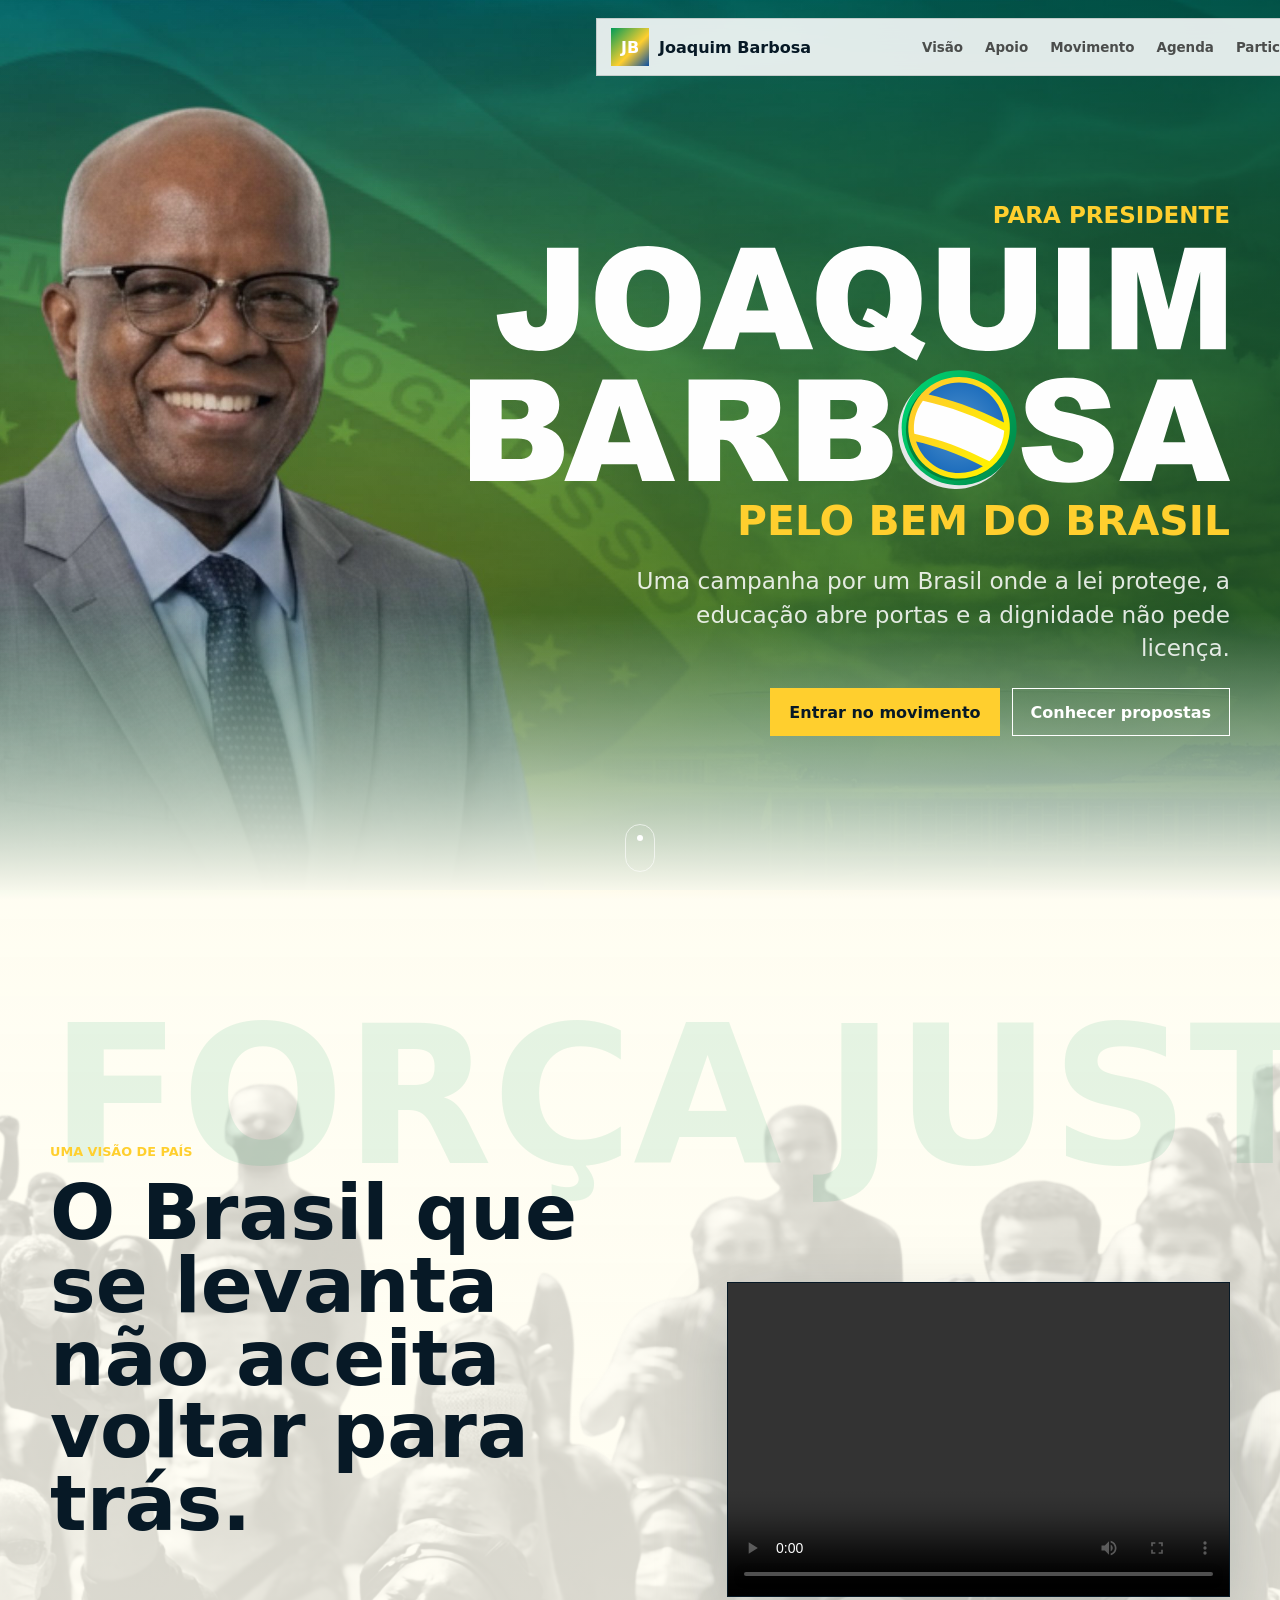
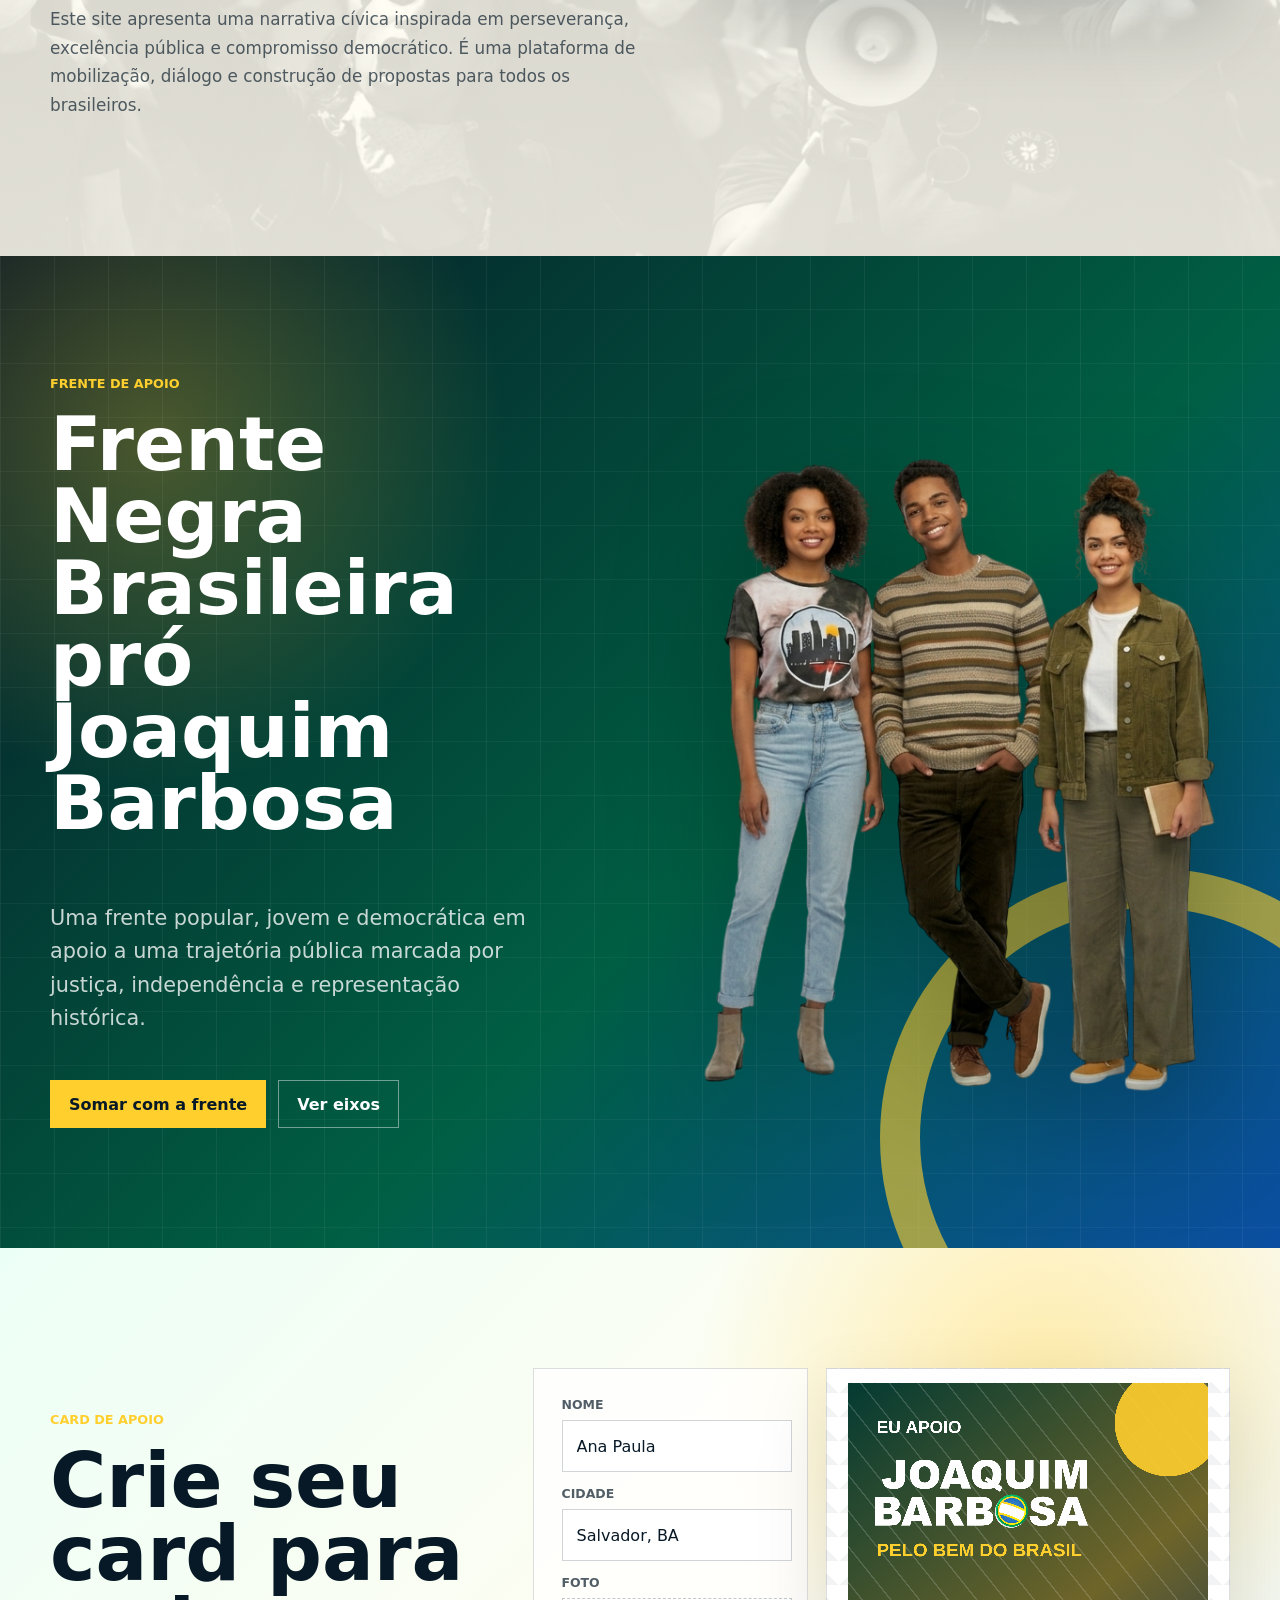
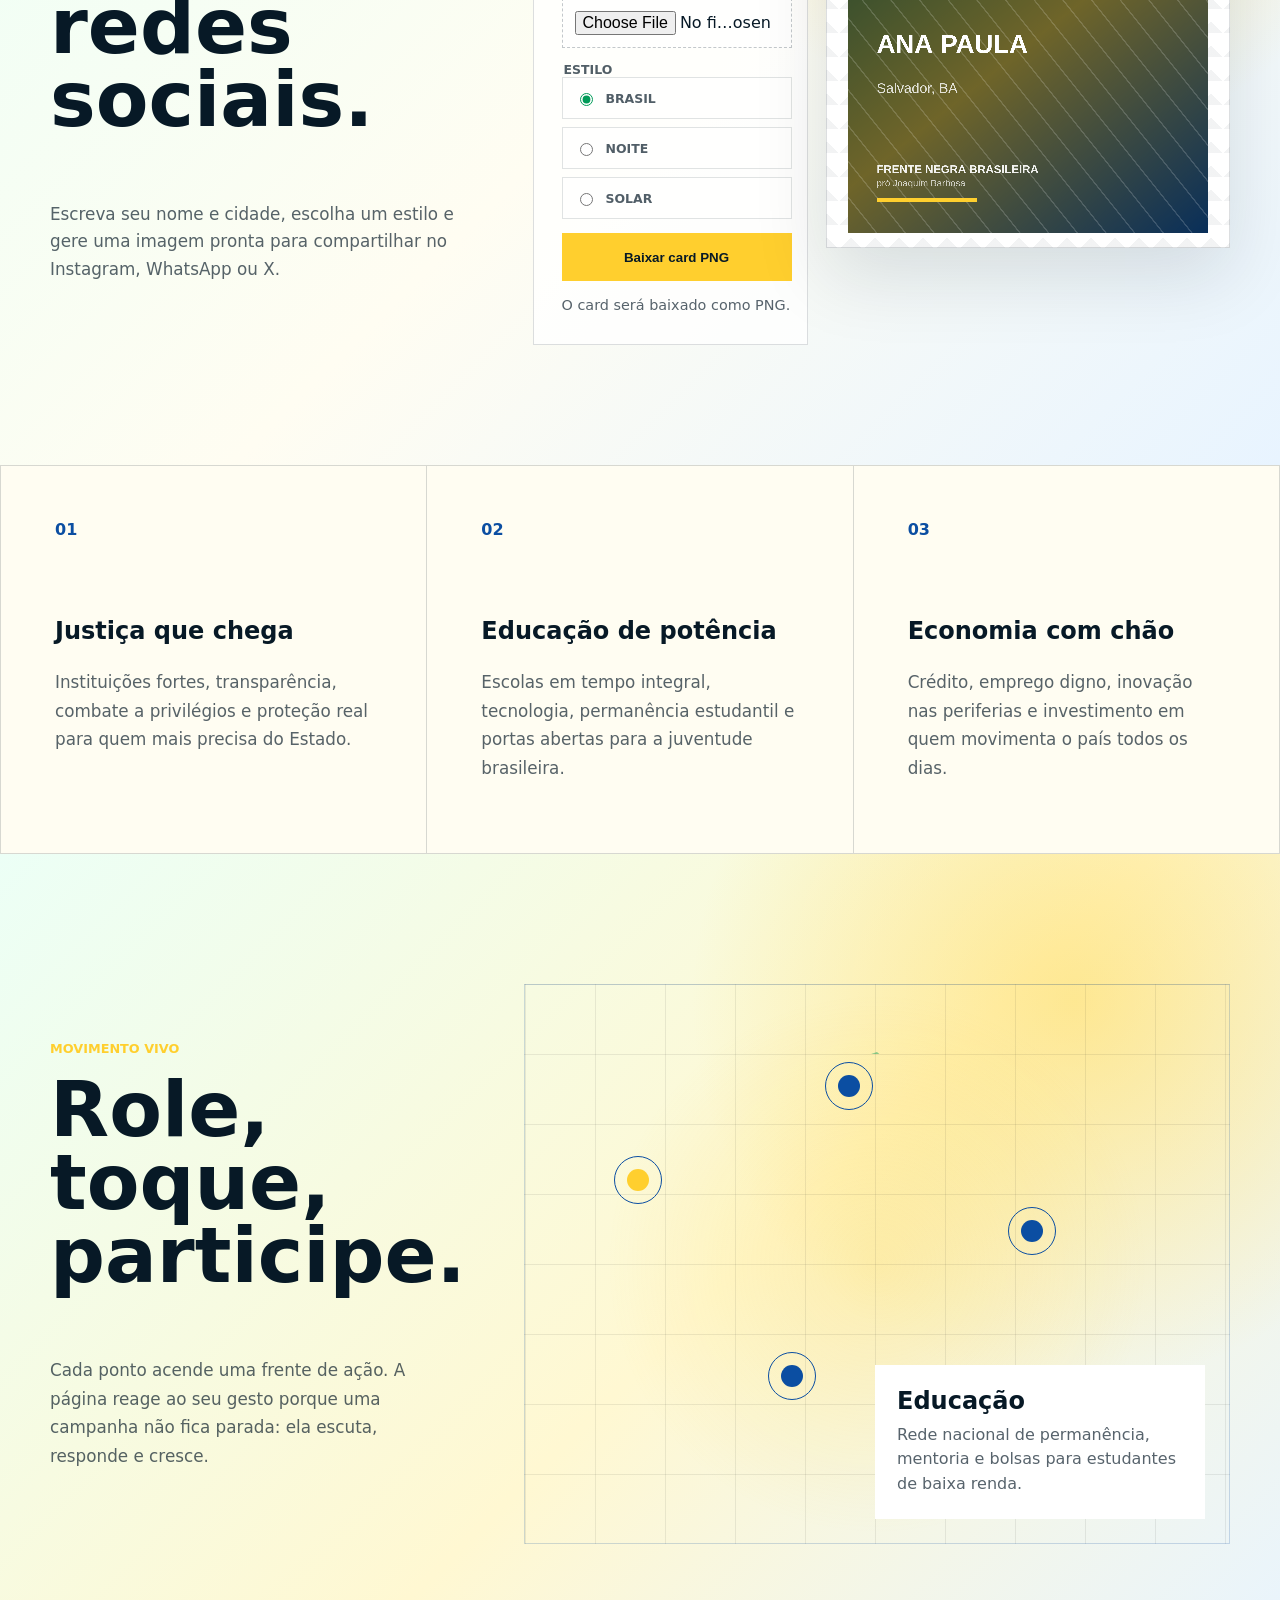
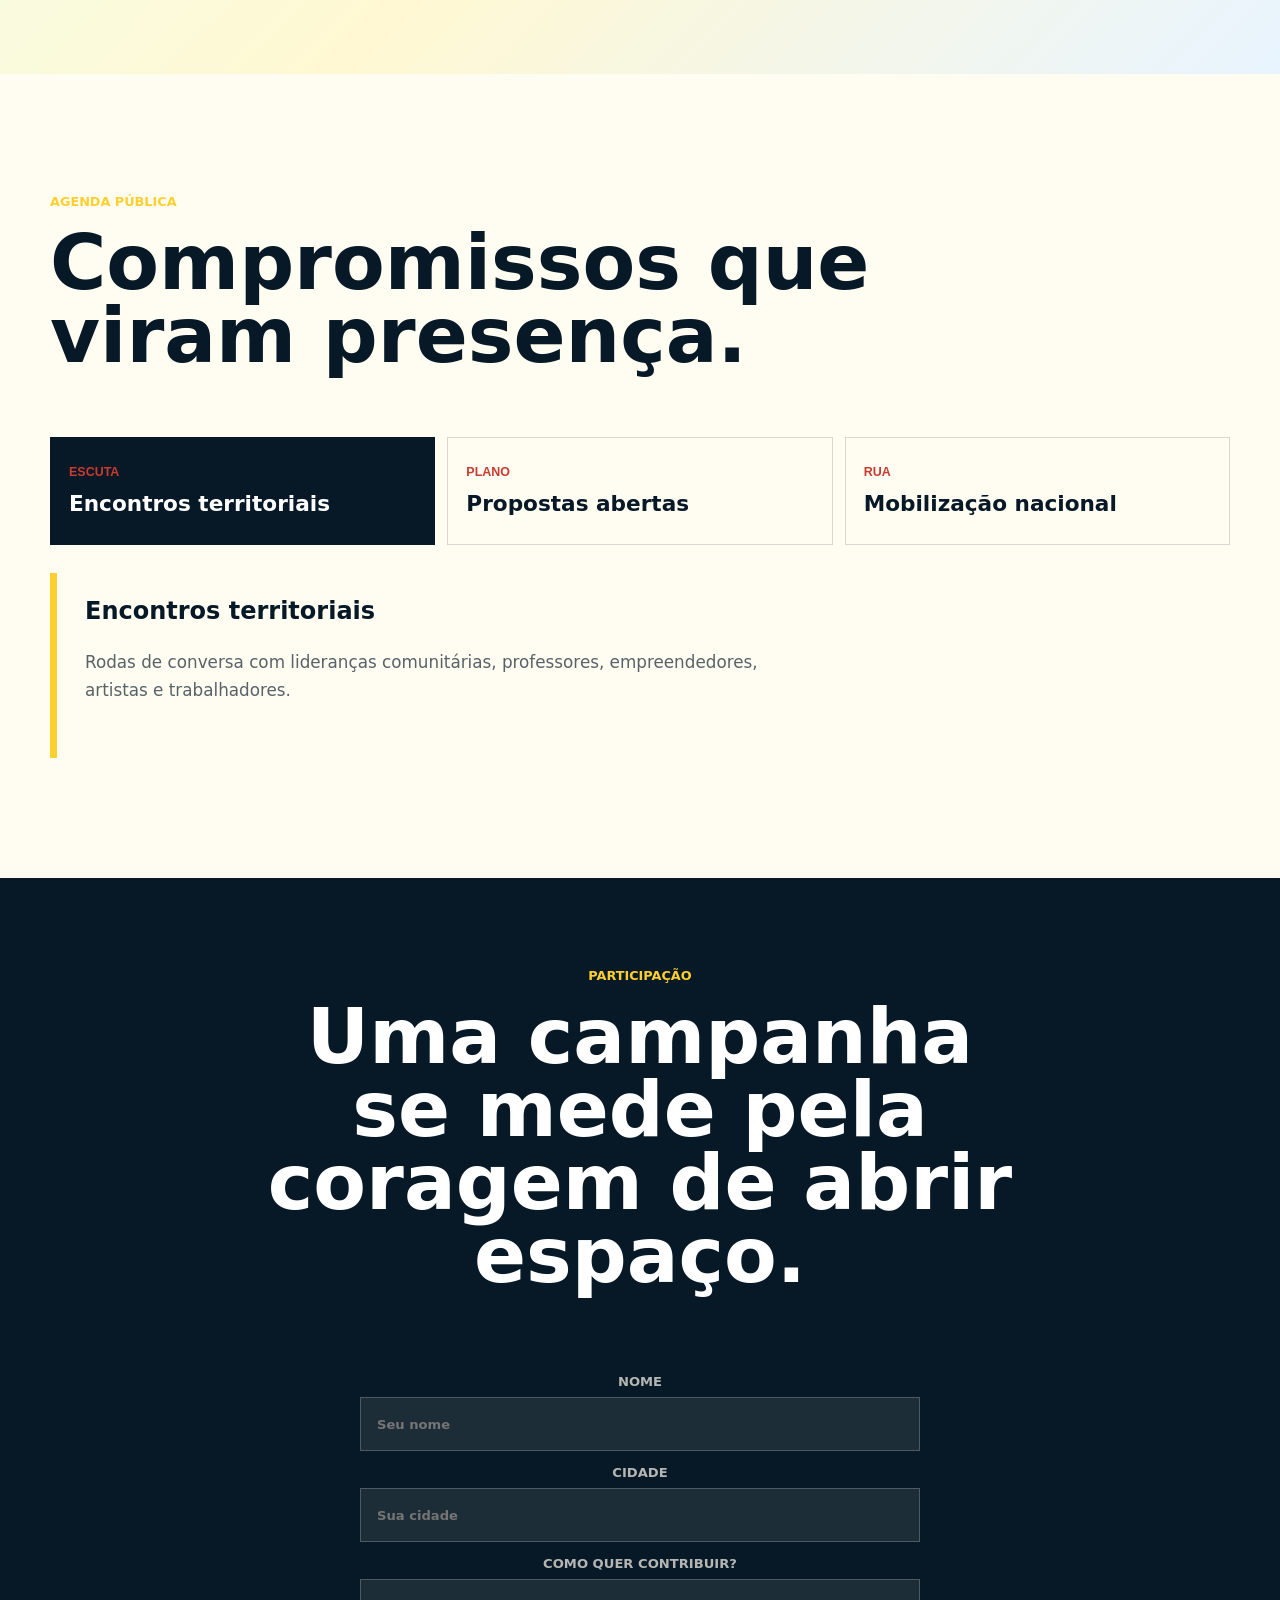
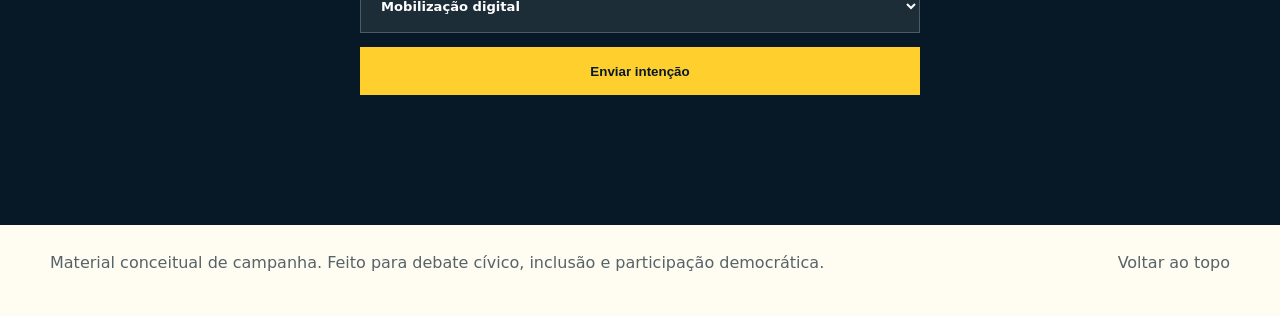
==== commit 86531b8b: "Add files via upload" ====
--- a/index.html
+++ b/index.html
@@ -4,7 +4,6 @@
     <meta charset="UTF-8" />
     <meta name="viewport" content="width=device-width, initial-scale=1.0" />
     <title>Joaquim Barbosa | Brasil de Justiça</title>
-    <link rel="icon" type="image/svg+xml" href="icone.svg" />
     <link rel="stylesheet" href="styles.css" />
   </head>
   <body>
@@ -12,21 +11,17 @@
 
     <header class="site-header" data-reveal>
       <a class="brand" href="#inicio" aria-label="Joaquim Barbosa - início">
-        <img class="brand-logo" src="logo.png" alt="" />
         <span class="brand-mark">JB</span>
         <span>Joaquim Barbosa</span>
       </a>
       <nav class="nav-links" aria-label="Navegação principal">
         <a href="#visao">Visão</a>
-        <a href="#trajetoria">Trajetória</a>
+        <a href="#apoio">Apoio</a>
         <a href="#movimento">Movimento</a>
-        <a href="#midia">Mídia</a>
-        <a href="#galeria">Galeria</a>
         <a href="#agenda">Agenda</a>
-        <a href="contribuir.html">Contribuir</a>
+        <a href="#participar">Participar</a>
       </nav>
       <button class="menu-button" type="button" aria-label="Abrir menu" aria-expanded="false">
-        <img class="menu-logo" src="logo.png" alt="" />
         <span></span>
         <span></span>
       </button>
@@ -81,77 +76,69 @@
         </div>
       </section>
 
-      <section class="political-force" id="trajetoria">
-        <div class="force-heading" data-reveal>
-          <div class="section-label">Movimentação política</div>
-          <h2>Um nome que volta ao centro da corrida presidencial.</h2>
+      <section class="support-front" id="apoio">
+        <div class="support-copy" data-reveal>
+          <div class="section-label">Frente de apoio</div>
+          <h2>Frente Negra Brasileira pró Joaquim Barbosa</h2>
           <p>
-            A movimentação recente em torno de Joaquim Barbosa combina articulação partidária, reconhecimento público e uma biografia marcada por independência institucional.
-          </p>
-        </div>
-
-        <div class="force-grid">
-          <article class="force-card lead" data-reveal>
-            <span>01</span>
-            <h3>O DC colocou seu nome no tabuleiro nacional</h3>
-            <p>
-              Em maio de 2026, o Democracia Cristã confirmou Joaquim Barbosa como pré-candidato à Presidência, deslocando a estratégia que vinha girando em torno de Aldo Rebelo. A mudança recolocou Barbosa no debate nacional e abriu disputa interna dentro da legenda.
-            </p>
-          </article>
-          <article class="force-card" data-reveal>
-            <span>02</span>
-            <h3>Uma biografia difícil de ignorar</h3>
-            <p>
-              Ex-ministro e ex-presidente do Supremo Tribunal Federal, Barbosa carrega uma imagem pública associada a rigor técnico, combate à corrupção e autonomia diante de pressões políticas.
-            </p>
-          </article>
-          <article class="force-card" data-reveal>
-            <span>03</span>
-            <h3>Representação histórica</h3>
-            <p>
-              Sua chegada à presidência do STF marcou a história do Judiciário brasileiro. Para muitos eleitores, sua trajetória simboliza mérito, superação e presença negra em espaços de poder.
-            </p>
-          </article>
-        </div>
-
-        <div class="career-panel" data-reveal>
-          <div class="career-copy">
-            <h3>O que fortalece a imagem pública de Barbosa</h3>
-            <p>
-              A força política do seu nome nasce de uma carreira construída fora do marketing tradicional: Ministério Público Federal, vida acadêmica, atuação no Supremo e protagonismo em julgamentos de enorme repercussão.
-            </p>
-          </div>
-          <div class="career-points">
-            <button class="career-point active" type="button" data-career="stf">
-              <strong>STF</strong>
-              <span>Ministro entre 2003 e 2014</span>
-            </button>
-            <button class="career-point" type="button" data-career="mensalao">
-              <strong>Mensalão</strong>
-              <span>Relator da Ação Penal 470</span>
-            </button>
-            <button class="career-point" type="button" data-career="presidencia">
-              <strong>Presidência</strong>
-              <span>Primeiro presidente negro do STF</span>
-            </button>
-            <button class="career-point" type="button" data-career="formacao">
-              <strong>Formação</strong>
-              <span>Direito público e carreira acadêmica</span>
-            </button>
-          </div>
-          <div class="career-detail" role="status" aria-live="polite">
-            <span id="career-title">STF</span>
-            <p id="career-text">
-              Nomeado para o Supremo Tribunal Federal em 2003, construiu uma atuação reconhecida pela independência e pelo peso técnico em temas de grande repercussão nacional.
-            </p>
-          </div>
-        </div>
-
-        <div class="force-sources" data-reveal>
-          <a href="https://noticias.uol.com.br/politica/ultimas-noticias/2026/05/16/presidente-dc-joaquim-barbosa.ghtm" target="_blank" rel="noreferrer">UOL: DC confirma pré-candidatura</a>
-          <a href="https://www1.folha.uol.com.br/amp/colunas/painel/2026/05/dc-oficializa-nome-de-joaquim-barbosa-como-presidenciavel-e-consolida-racha-no-partido.shtml" target="_blank" rel="noreferrer">Folha: movimentação no partido</a>
-          <a href="https://noticias.uol.com.br/ultimas-noticias/afp/2012/10/10/joaquim-barbosa-eleito-o-primeiro-presidente-negro-do-stf.htm" target="_blank" rel="noreferrer">UOL/AFP: presidente negro do STF</a>
-          <a href="https://memoria.ebc.com.br/noticias/brasil/2012/12/retrospectiva-2012-joaquim-barbosa-assume-a-presidencia-do-supremo-tribunal" target="_blank" rel="noreferrer">EBC: presidência do Supremo</a>
+            Uma frente popular, jovem e democrática em apoio a uma trajetória pública marcada por justiça, independência e representação histórica.
+          </p>
+          <div class="support-actions">
+            <a class="button primary magnetic" href="#participar">Somar com a frente</a>
+            <a class="button support-ghost" href="#movimento">Ver eixos</a>
+          </div>
+        </div>
+
+        <div class="support-image" data-reveal>
+          <img src="pessoas.png" alt="Pessoas apoiando a Frente Negra Brasileira pró Joaquim Barbosa" />
+        </div>
+      </section>
+
+      <section class="card-generator" id="card-apoio">
+        <div class="generator-copy" data-reveal>
+          <div class="section-label">Card de apoio</div>
+          <h2>Crie seu card para redes sociais.</h2>
+          <p>
+            Escreva seu nome e cidade, escolha um estilo e gere uma imagem pronta para compartilhar no Instagram, WhatsApp ou X.
+          </p>
+        </div>
+
+        <div class="generator-workspace" data-reveal>
+          <form class="card-form">
+            <label>
+              <span>Nome</span>
+              <input id="card-name" type="text" maxlength="28" placeholder="Seu nome" value="Ana Paula" />
+            </label>
+            <label>
+              <span>Cidade</span>
+              <input id="card-city" type="text" maxlength="32" placeholder="Sua cidade" value="Salvador, BA" />
+            </label>
+            <label>
+              <span>Foto</span>
+              <input id="card-photo" type="file" accept="image/*" />
+            </label>
+            <fieldset>
+              <legend>Estilo</legend>
+              <label class="style-option">
+                <input type="radio" name="card-style" value="brasil" checked />
+                <span>Brasil</span>
+              </label>
+              <label class="style-option">
+                <input type="radio" name="card-style" value="noite" />
+                <span>Noite</span>
+              </label>
+              <label class="style-option">
+                <input type="radio" name="card-style" value="solar" />
+                <span>Solar</span>
+              </label>
+            </fieldset>
+            <button class="button primary" id="download-card" type="button">Baixar card PNG</button>
+            <p class="card-hint" id="card-status" role="status" aria-live="polite">O card será baixado como PNG.</p>
+          </form>
+
+          <div class="card-preview-wrap" aria-label="Prévia do card de apoio">
+            <canvas id="support-card" width="1080" height="1350"></canvas>
+          </div>
         </div>
       </section>
 
@@ -194,98 +181,6 @@
         </div>
       </section>
 
-      <section class="media-watch" id="midia">
-        <div class="media-heading" data-reveal>
-          <div class="section-label">Na mídia</div>
-          <h2>O que estão falando dele agora.</h2>
-          <p>
-            Atualizado em 20 de maio de 2026 com notícias recentes encontradas em veículos nacionais.
-          </p>
-        </div>
-        <div class="news-grid">
-          <article class="news-card" data-reveal>
-            <span class="news-source">VEJA · 19/05/2026</span>
-            <h3>Aldo Rebelo ameaça acionar o próprio partido</h3>
-            <p>
-              A reportagem afirma que Aldo Rebelo cogita ir à Justiça para tentar manter sua pré-candidatura pelo DC e barrar a opção por Joaquim Barbosa.
-            </p>
-            <a href="https://veja.abril.com.br/brasil/aldo-rebelo-ameaca-processar-o-proprio-partido-para-barrar-candidatura-de-joaquim-barbosa/" target="_blank" rel="noreferrer">Ler notícia</a>
-          </article>
-          <article class="news-card feature" data-reveal>
-            <span class="news-source">SBT News · 18/05/2026</span>
-            <h3>DC apresenta nome de Barbosa em reunião com a PF</h3>
-            <p>
-              Segundo o SBT News, o Democracia Cristã levou o nome de Joaquim Barbosa à reunião sobre proteção de pré-candidatos à Presidência.
-            </p>
-            <a href="https://sbtnews.sbt.com.br/noticia/politica/democracia-crista-apresenta-nome-de-joaquim-barbosa-em-reuniao-com-pf-sobre-protecao-de-pre-candidatos-a-presidencia" target="_blank" rel="noreferrer">Ler notícia</a>
-          </article>
-          <article class="news-card" data-reveal>
-            <span class="news-source">SBT News · 16/05/2026</span>
-            <h3>Pré-candidatura é anunciada pelo Democracia Cristã</h3>
-            <p>
-              O veículo publicou que o DC anunciou oficialmente Joaquim Barbosa como pré-candidato à Presidência da República.
-            </p>
-            <a href="https://sbtnews.sbt.com.br/noticia/politica/joaquim-barbosa-e-anunciado-pre-candidato-a-presidencia-da-republica" target="_blank" rel="noreferrer">Ler notícia</a>
-          </article>
-        </div>
-      </section>
-
-      <section class="photo-gallery" id="galeria">
-        <div class="gallery-heading" data-reveal>
-          <div class="section-label">Galeria</div>
-          <h2>Imagens de uma trajetória pública.</h2>
-          <p>
-            Selecione uma foto, navegue pelas setas ou use as miniaturas para mudar a imagem em destaque.
-          </p>
-        </div>
-
-        <div class="gallery-stage" data-reveal>
-          <button class="gallery-nav gallery-prev" type="button" aria-label="Foto anterior">‹</button>
-          <figure class="gallery-feature">
-            <img
-              id="gallery-main"
-              src="https://commons.wikimedia.org/wiki/Special:FilePath/Joaquim%20Barbosa%20em%202012.JPG"
-              alt="Joaquim Barbosa em 2012"
-            />
-            <figcaption>
-              <strong id="gallery-title">Joaquim Barbosa em 2012</strong>
-              <span id="gallery-credit">Fonte: Wikimedia Commons / Agência Brasil</span>
-            </figcaption>
-          </figure>
-          <button class="gallery-nav gallery-next" type="button" aria-label="Próxima foto">›</button>
-        </div>
-
-        <div class="gallery-thumbs" aria-label="Miniaturas da galeria">
-          <button class="gallery-thumb active" type="button" data-gallery-index="0" aria-label="Mostrar Joaquim Barbosa em 2012">
-            <img src="https://commons.wikimedia.org/wiki/Special:FilePath/Joaquim%20Barbosa%20em%202012.JPG" alt="" />
-          </button>
-          <button class="gallery-thumb" type="button" data-gallery-index="1" aria-label="Mostrar Joaquim Barbosa no STF">
-            <img src="https://commons.wikimedia.org/wiki/Special:FilePath/Joaquim%20barbosa%20stf.jpg" alt="" />
-          </button>
-          <button class="gallery-thumb" type="button" data-gallery-index="2" aria-label="Mostrar Joaquim Barbosa em sua posse">
-            <img src="https://commons.wikimedia.org/wiki/Special:FilePath/Joaquim%20Barbosa%20em%20sua%20posse%2C%207%20de%20maio%20de%202003.jpg" alt="" />
-          </button>
-          <button class="gallery-thumb" type="button" data-gallery-index="3" aria-label="Mostrar Joaquim Barbosa na Universidade de Brasília">
-            <img src="https://commons.wikimedia.org/wiki/Special:FilePath/Joaquim%20Barbosa%20na%20Universidade%20de%20Bras%C3%ADlia.jpg" alt="" />
-          </button>
-          <button class="gallery-thumb" type="button" data-gallery-index="4" aria-label="Mostrar foto 2 na Universidade de Brasília">
-            <img src="https://commons.wikimedia.org/wiki/Special:FilePath/Joaquim%20Barbosa%20na%20Universidade%20de%20Bras%C3%ADlia%20foto%202.jpg" alt="" />
-          </button>
-          <button class="gallery-thumb" type="button" data-gallery-index="5" aria-label="Mostrar julgamento do mensalão 2012">
-            <img src="https://commons.wikimedia.org/wiki/Special:FilePath/Joaquim%20Barbosa%20durante%20o%20julgamento%20do%20mensal%C3%A3o%202012%20%28cropped%29.JPG" alt="" />
-          </button>
-          <button class="gallery-thumb" type="button" data-gallery-index="6" aria-label="Mostrar Joaquim Barbosa em 21 de novembro de 2012">
-            <img src="https://commons.wikimedia.org/wiki/Special:FilePath/Joaquim%20Barbosa-21-11-2012-edit.jpg" alt="" />
-          </button>
-          <button class="gallery-thumb" type="button" data-gallery-index="7" aria-label="Mostrar Joaquim Barbosa em gabinete">
-            <img src="https://commons.wikimedia.org/wiki/Special:FilePath/Ministro%20Joaquim%20Barbosa%20%C3%A9%20recebido%20no%20gabinete%20do%20vice-presidente%20Michel%20Temer%20%28cropped%29.jpg" alt="" />
-          </button>
-          <button class="gallery-thumb" type="button" data-gallery-index="8" aria-label="Mostrar O ministro do STF Joaquim Barbosa">
-            <img src="https://commons.wikimedia.org/wiki/Special:FilePath/O%20ministro%20do%20STF%20Joaquim%20Barbosa.jpg" alt="" />
-          </button>
-        </div>
-      </section>
-
       <section class="timeline" id="agenda">
         <div class="section-label" data-reveal>Agenda pública</div>
         <h2 data-reveal>Compromissos que viram presença.</h2>
@@ -310,6 +205,11 @@
       </section>
 
       <section class="join" id="participar">
+        <div class="join-art" aria-hidden="true">
+          <span></span>
+          <span></span>
+          <span></span>
+        </div>
         <div class="join-content" data-reveal>
           <div class="section-label">Participação</div>
           <h2>Uma campanha se mede pela coragem de abrir espaço.</h2>
@@ -332,7 +232,6 @@
               </select>
             </label>
             <button class="button primary magnetic" type="submit">Enviar intenção</button>
-            <a class="button light-link" href="contribuir.html">Ir para central de contribuição</a>
             <p class="form-note" role="status" aria-live="polite"></p>
           </form>
         </div>
@@ -340,7 +239,7 @@
     </main>
 
     <footer class="site-footer">
-      <p>Material conceitual de campanha. Foto: Supremo Tribunal Federal via Wikimedia Commons.</p>
+      <p>Material conceitual de campanha. Feito para debate cívico, inclusão e participação democrática.</p>
       <a href="#inicio">Voltar ao topo</a>
     </footer>
 
--- a/styles.css
+++ b/styles.css
@@ -420,12 +420,296 @@
   line-height: 1.7;
 }
 
+.support-front {
+  position: relative;
+  display: grid;
+  grid-template-columns: minmax(280px, 0.9fr) minmax(340px, 1.1fr);
+  gap: clamp(26px, 5vw, 70px);
+  align-items: stretch;
+  padding: 120px max(24px, calc((100vw - 1180px) / 2));
+  background:
+    radial-gradient(circle at 12% 18%, rgba(255, 207, 46, 0.28), transparent 22rem),
+    linear-gradient(135deg, #071926, #005f43 58%, #0b4ea2);
+  color: var(--white);
+  overflow: hidden;
+  isolation: isolate;
+}
+
+.support-front::before {
+  position: absolute;
+  inset: 0;
+  z-index: -1;
+  background:
+    linear-gradient(90deg, rgba(255, 255, 255, 0.1) 1px, transparent 1px),
+    linear-gradient(0deg, rgba(255, 255, 255, 0.08) 1px, transparent 1px);
+  background-size: 54px 54px;
+  content: "";
+  opacity: 0.55;
+}
+
+.support-front::after {
+  position: absolute;
+  right: -140px;
+  bottom: -160px;
+  width: 460px;
+  aspect-ratio: 1;
+  border: 40px solid rgba(255, 207, 46, 0.62);
+  border-radius: 50%;
+  content: "";
+}
+
+.support-copy {
+  position: relative;
+  z-index: 1;
+  display: grid;
+  align-content: center;
+}
+
+.support-copy h2 {
+  max-width: 760px;
+  color: var(--white);
+  font-size: clamp(2.35rem, 5.9vw, 5.4rem);
+}
+
+.support-copy p {
+  max-width: 620px;
+  color: rgba(255, 255, 255, 0.78);
+  font-size: clamp(1.05rem, 2vw, 1.3rem);
+  line-height: 1.6;
+}
+
+.support-actions {
+  display: flex;
+  flex-wrap: wrap;
+  gap: 12px;
+  margin-top: 24px;
+}
+
+.support-ghost {
+  border-color: rgba(255, 255, 255, 0.44);
+  color: var(--white);
+}
+
+.support-image {
+  position: relative;
+  z-index: 1;
+  align-self: center;
+}
+
+.support-image img {
+  display: block;
+  width: min(112%, 760px);
+  max-width: none;
+  max-height: 720px;
+  object-fit: contain;
+  filter: drop-shadow(0 32px 60px rgba(0, 0, 0, 0.28));
+}
+
+.card-generator {
+  display: grid;
+  grid-template-columns: minmax(280px, 0.75fr) minmax(360px, 1.25fr);
+  gap: clamp(28px, 5vw, 72px);
+  align-items: center;
+  padding: 120px max(24px, calc((100vw - 1180px) / 2));
+  background:
+    radial-gradient(circle at 82% 18%, rgba(255, 207, 46, 0.38), transparent 22rem),
+    linear-gradient(135deg, #ecfff6, var(--paper) 50%, #e8f4ff);
+}
+
+.generator-copy p {
+  max-width: 560px;
+  color: var(--muted);
+  font-size: 1.05rem;
+  line-height: 1.65;
+}
+
+.generator-workspace {
+  display: grid;
+  grid-template-columns: minmax(240px, 0.68fr) minmax(280px, 1fr);
+  gap: 18px;
+  align-items: start;
+}
+
+.card-form {
+  display: grid;
+  gap: 14px;
+  border: 1px solid rgba(7, 25, 38, 0.14);
+  padding: clamp(20px, 3vw, 28px);
+  background: rgba(255, 255, 255, 0.76);
+}
+
+.card-form label,
+.card-form fieldset {
+  display: grid;
+  gap: 8px;
+}
+
+.card-form span,
+.card-form legend {
+  color: rgba(7, 25, 38, 0.7);
+  font-size: 0.78rem;
+  font-weight: 900;
+  text-transform: uppercase;
+}
+
+.card-form input[type="text"] {
+  min-height: 52px;
+  border: 1px solid rgba(7, 25, 38, 0.18);
+  background: var(--white);
+  color: var(--ink);
+  font: inherit;
+  padding: 0 14px;
+  outline: 0;
+}
+
+.card-form input[type="file"] {
+  width: 100%;
+  border: 1px dashed rgba(7, 25, 38, 0.24);
+  background: rgba(255, 255, 255, 0.68);
+  color: var(--ink);
+  font: inherit;
+  padding: 12px;
+}
+
+.card-form input[type="text"]:focus {
+  border-color: var(--green);
+}
+
+.card-hint {
+  margin: 0;
+  color: var(--muted);
+  font-size: 0.9rem;
+  line-height: 1.45;
+}
+
+.card-form fieldset {
+  border: 0;
+  margin: 0;
+  padding: 0;
+}
+
+.style-option {
+  display: flex !important;
+  grid-template-columns: none !important;
+  align-items: center;
+  gap: 10px !important;
+  min-height: 42px;
+  border: 1px solid rgba(7, 25, 38, 0.12);
+  padding: 0 12px;
+  background: rgba(255, 255, 255, 0.58);
+  cursor: pointer;
+}
+
+.style-option input {
+  accent-color: var(--green);
+}
+
+.card-preview-wrap {
+  display: grid;
+  place-items: center;
+  border: 1px solid rgba(7, 25, 38, 0.14);
+  padding: 14px;
+  background:
+    linear-gradient(45deg, rgba(7, 25, 38, 0.05) 25%, transparent 25%),
+    linear-gradient(-45deg, rgba(7, 25, 38, 0.05) 25%, transparent 25%),
+    var(--white);
+  background-size: 24px 24px;
+  box-shadow: 0 28px 70px rgba(7, 25, 38, 0.12);
+}
+
+#support-card {
+  display: block;
+  width: min(100%, 360px);
+  height: auto;
+}
+
 .political-force {
   padding: 120px max(24px, calc((100vw - 1180px) / 2));
   background:
     radial-gradient(circle at 14% 16%, rgba(0, 155, 88, 0.18), transparent 26rem),
     radial-gradient(circle at 90% 20%, rgba(255, 207, 46, 0.3), transparent 26rem),
     linear-gradient(180deg, var(--paper), #e8f4ff);
+}
+
+.black-front-hero {
+  position: relative;
+  min-height: 680px;
+  margin-bottom: 82px;
+  padding: clamp(28px, 6vw, 70px);
+  overflow: hidden;
+  background: var(--ink);
+  color: var(--white);
+  isolation: isolate;
+}
+
+.black-front-hero::before {
+  position: absolute;
+  inset: 0;
+  z-index: -1;
+  background:
+    linear-gradient(90deg, rgba(7, 25, 38, 0.92), rgba(7, 25, 38, 0.62) 46%, rgba(7, 25, 38, 0.32)),
+    radial-gradient(circle at 20% 18%, rgba(255, 207, 46, 0.3), transparent 18rem),
+    radial-gradient(circle at 82% 70%, rgba(0, 155, 88, 0.3), transparent 22rem);
+  content: "";
+}
+
+.front-collage {
+  position: absolute;
+  inset: 0;
+  z-index: -2;
+  display: grid;
+  grid-template-columns: repeat(6, 1fr);
+  opacity: 0.58;
+  filter: saturate(1.08) contrast(1.08);
+}
+
+.front-collage span {
+  min-height: 100%;
+  background-image: var(--front-img);
+  background-position: center;
+  background-size: cover;
+}
+
+.front-collage span:nth-child(even) {
+  transform: translateY(34px);
+}
+
+.front-copy {
+  display: grid;
+  max-width: 820px;
+  min-height: 540px;
+  align-content: end;
+}
+
+.front-copy h2 {
+  max-width: 780px;
+  color: var(--white);
+  font-size: clamp(2.8rem, 8vw, 7rem);
+}
+
+.front-copy p {
+  max-width: 680px;
+  color: rgba(255, 255, 255, 0.82);
+  font-size: clamp(1.04rem, 2vw, 1.32rem);
+  line-height: 1.6;
+}
+
+.front-tags {
+  display: flex;
+  flex-wrap: wrap;
+  gap: 10px;
+  margin-top: 22px;
+}
+
+.front-tags span {
+  border: 1px solid rgba(255, 255, 255, 0.28);
+  padding: 9px 12px;
+  background: rgba(255, 255, 255, 0.12);
+  color: var(--white);
+  font-size: 0.78rem;
+  font-weight: 900;
+  text-transform: uppercase;
+  backdrop-filter: blur(12px);
 }
 
 .force-heading {
@@ -1014,6 +1298,31 @@
   color: var(--muted);
 }
 
+.credit-footer {
+  position: relative;
+  z-index: 1;
+  padding: 16px 24px;
+  background: var(--ink);
+  color: rgba(255, 255, 255, 0.72);
+  text-align: center;
+}
+
+.credit-footer p {
+  margin: 0;
+  font-size: 0.92rem;
+}
+
+.credit-footer a {
+  color: var(--gold);
+  font-weight: 900;
+  text-decoration: none;
+}
+
+.credit-footer a:hover {
+  text-decoration: underline;
+  text-underline-offset: 4px;
+}
+
 .button.light-link {
   border-color: rgba(255, 255, 255, 0.36);
   color: var(--white);
@@ -1112,9 +1421,20 @@
   .news-grid,
   .gallery-thumbs,
   .statement-inner,
+  .support-front,
+  .card-generator,
+  .front-collage,
   .force-grid,
   .career-panel {
     grid-template-columns: repeat(2, minmax(0, 1fr));
+  }
+
+  .black-front-hero {
+    min-height: 620px;
+  }
+
+  .front-collage {
+    opacity: 0.42;
   }
 
   .pillar-card:last-child,
@@ -1220,12 +1540,17 @@
   .join,
   .news-grid,
   .statement-inner,
+  .support-front,
+  .card-generator,
+  .generator-workspace,
+  .front-collage,
   .force-grid,
   .career-panel,
   .gallery-thumbs,
   .contribute-hero {
     grid-template-columns: 1fr;
   }
+
 
   .pillar-card:last-child,
   .news-card:last-child,
@@ -1233,6 +1558,18 @@
   .force-card.lead,
   .career-detail {
     grid-column: auto;
+  }
+
+  .support-image {
+    display: grid;
+    justify-items: center;
+    overflow: visible;
+  }
+
+  .support-image img {
+    width: min(100%, 520px);
+    max-width: 100%;
+    max-height: none;
   }
 
   .pillar-card {
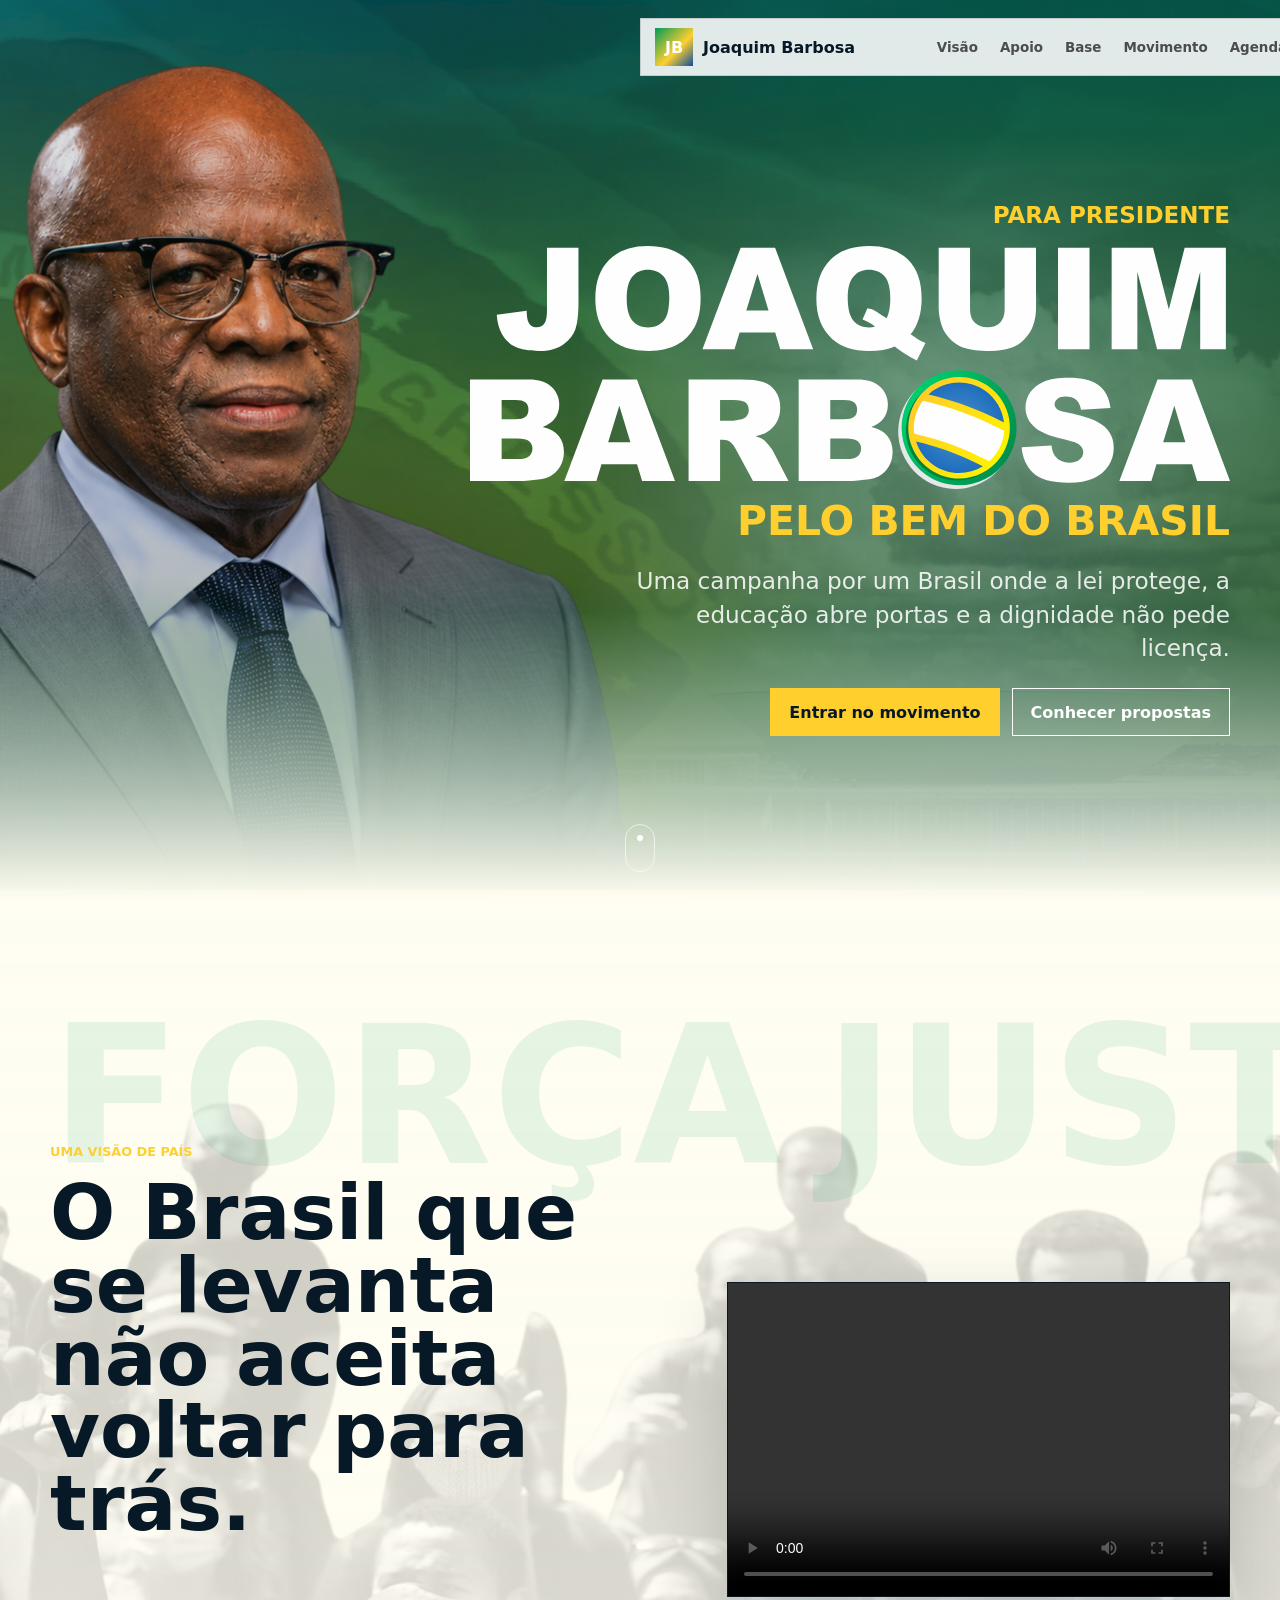
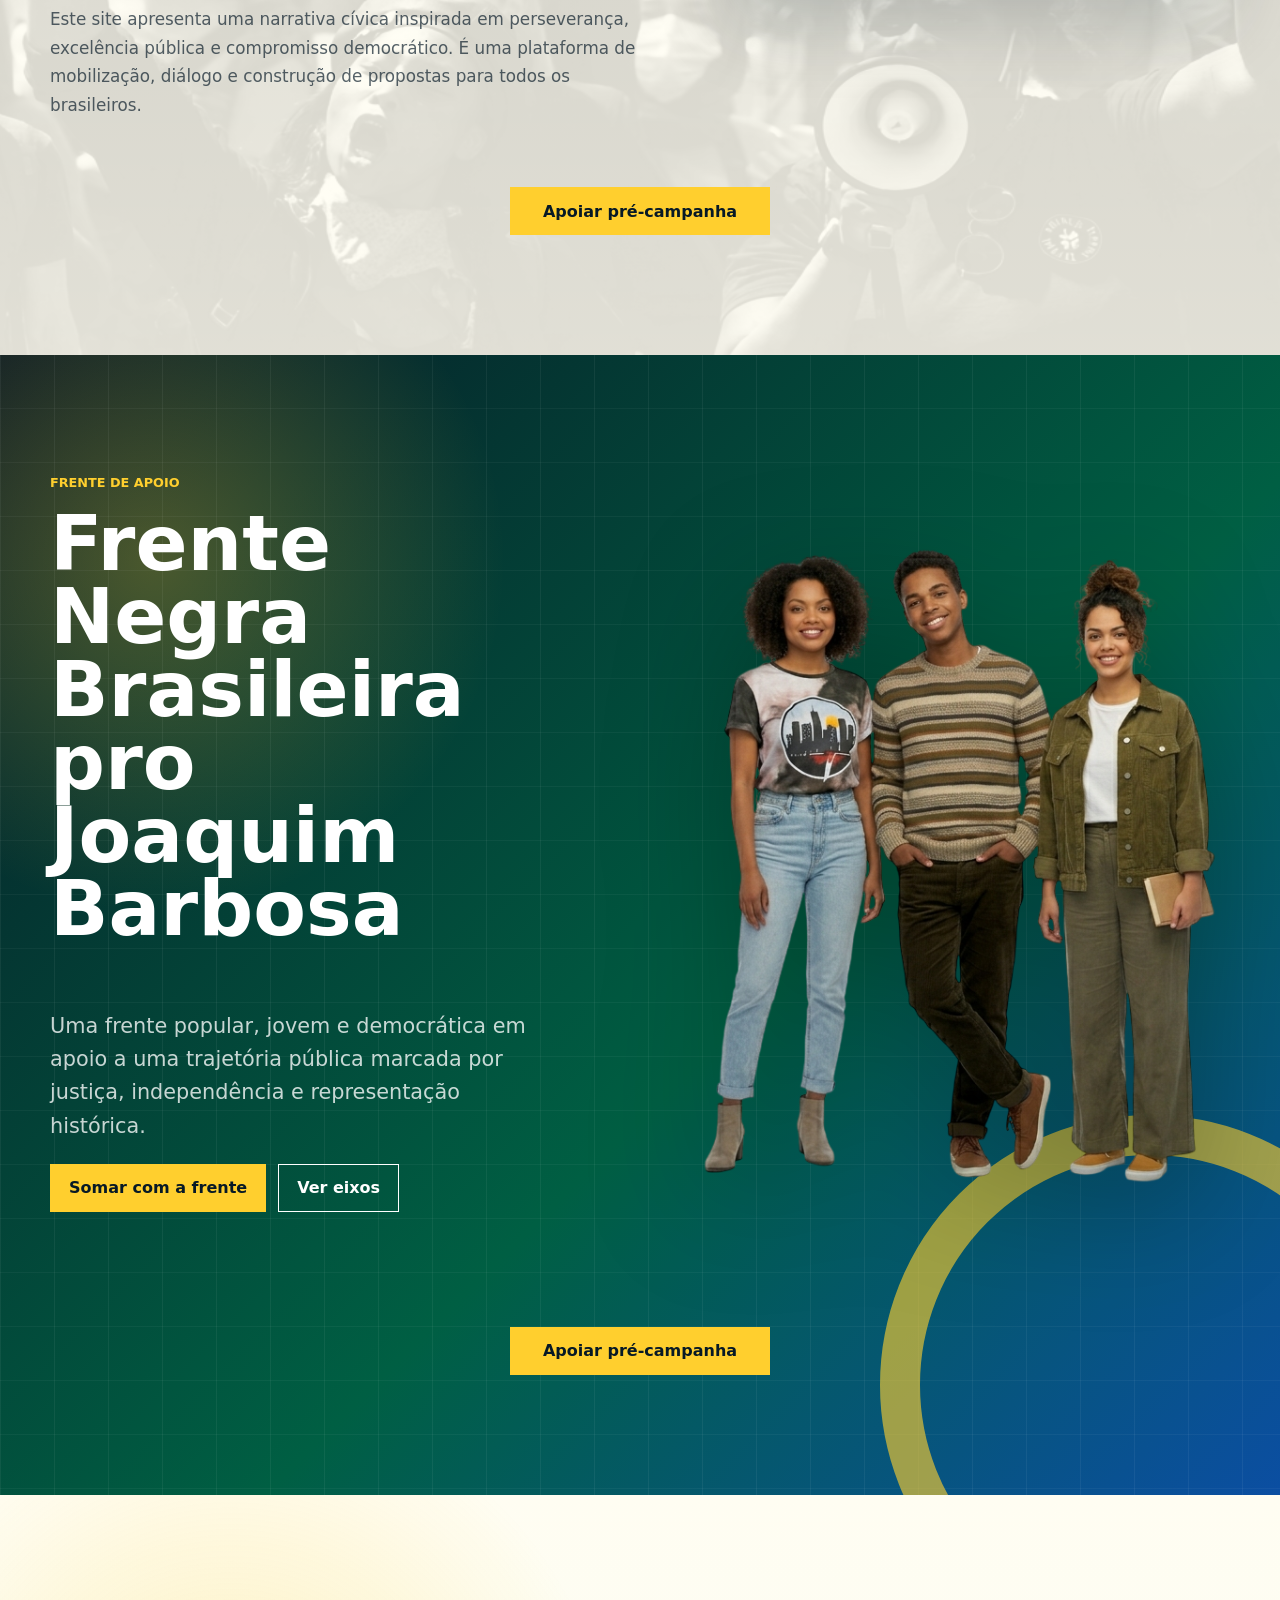
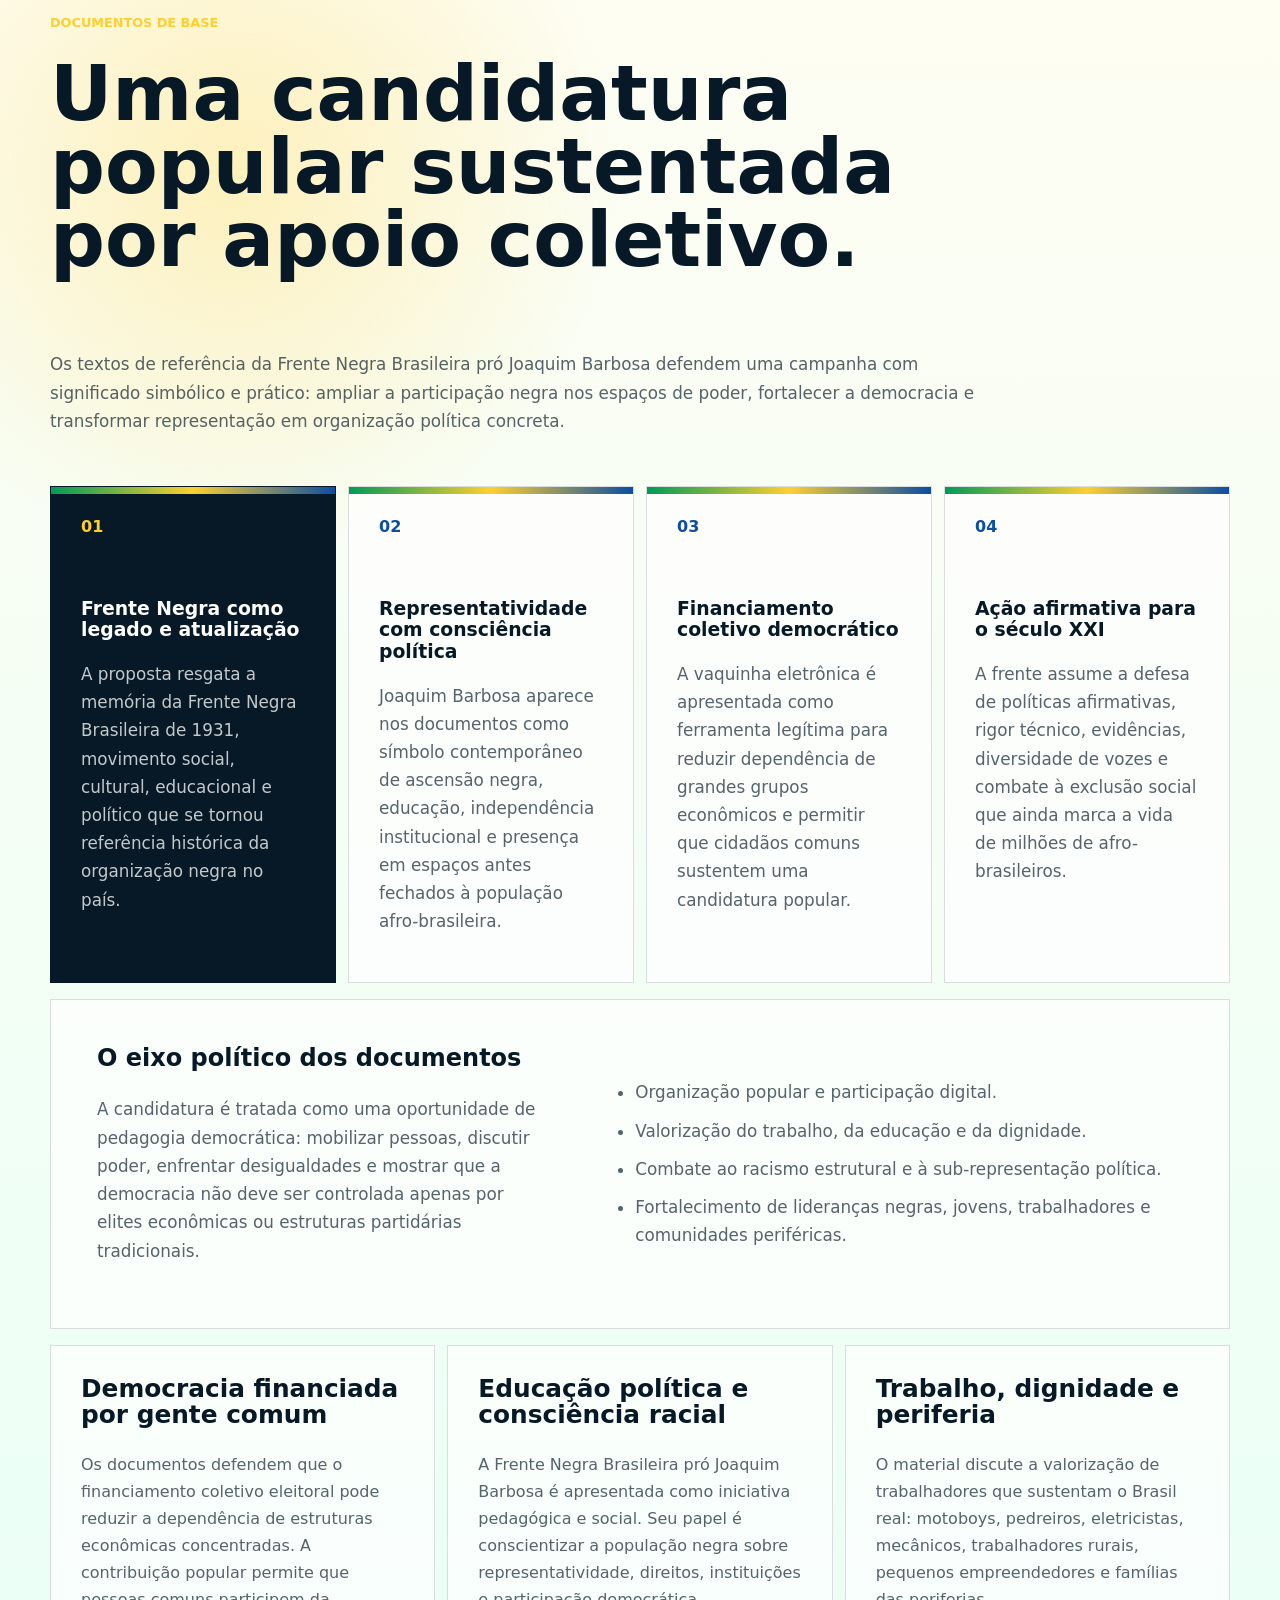
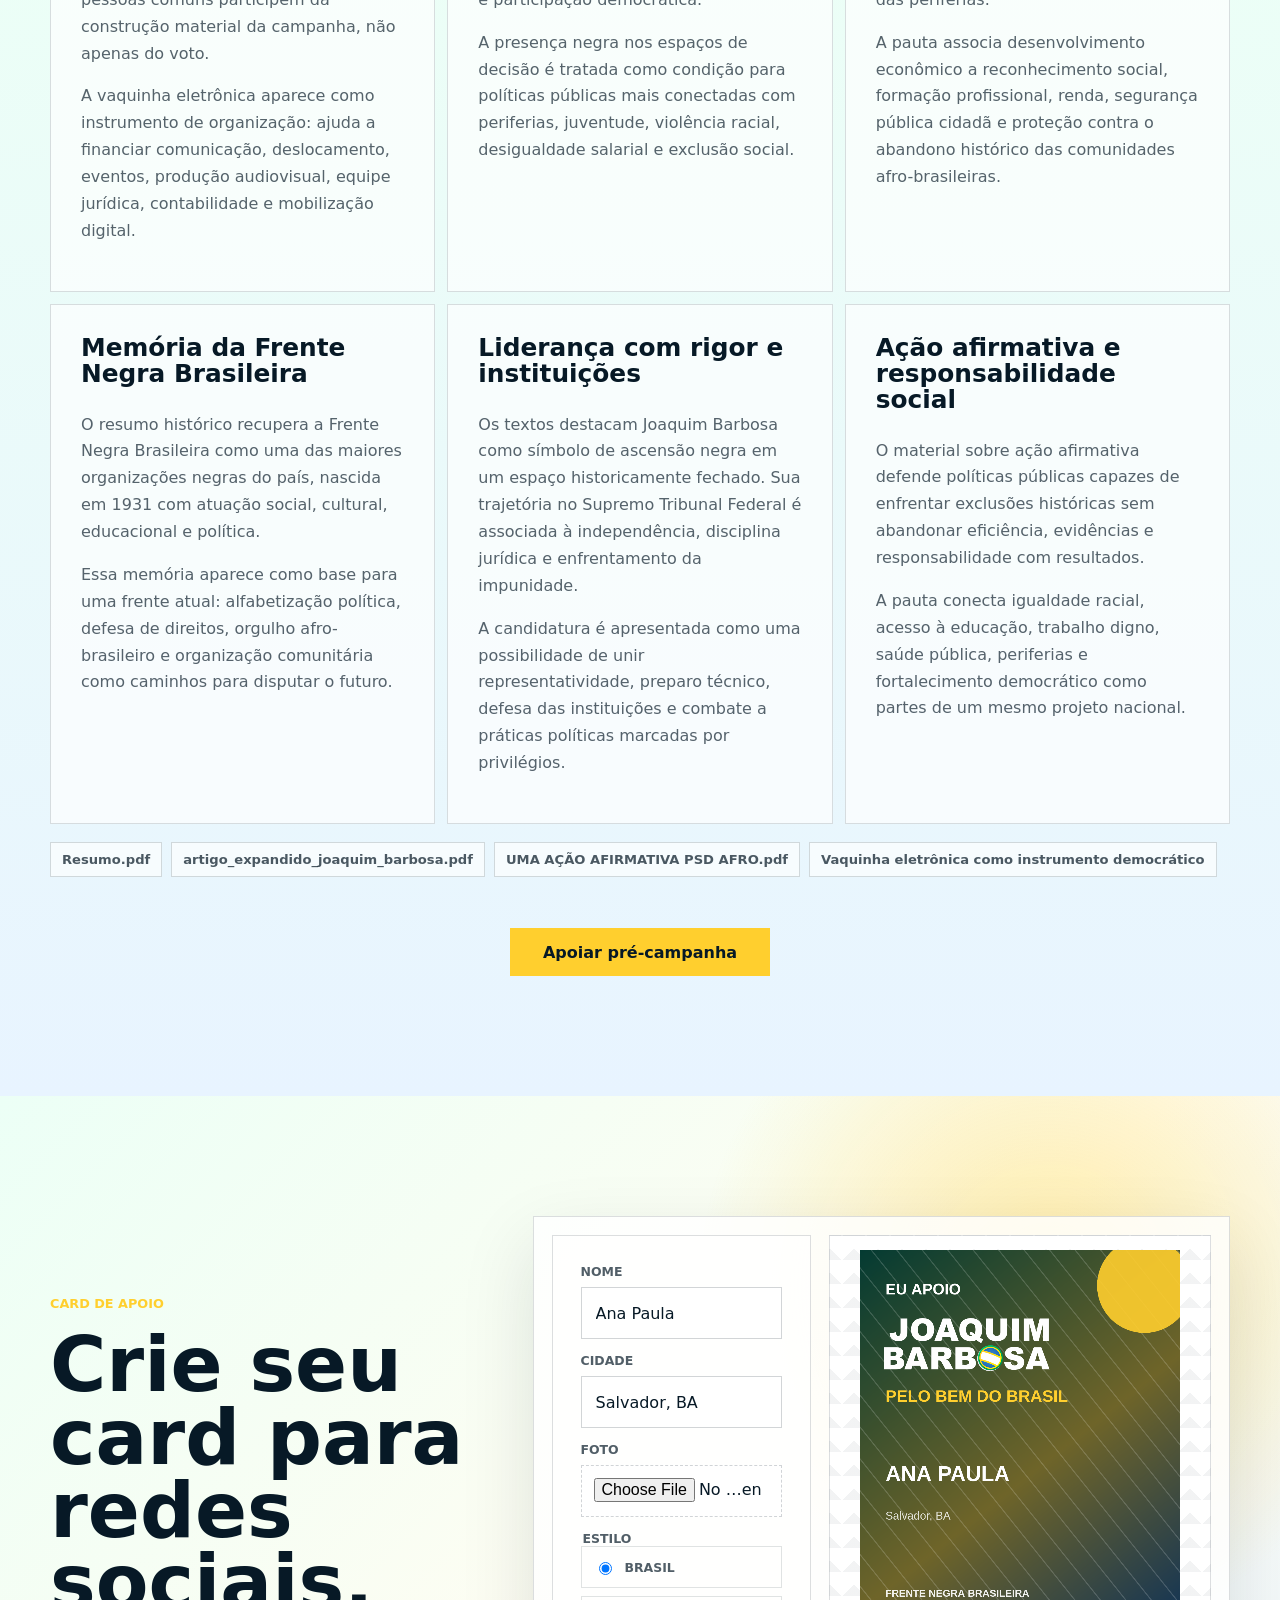
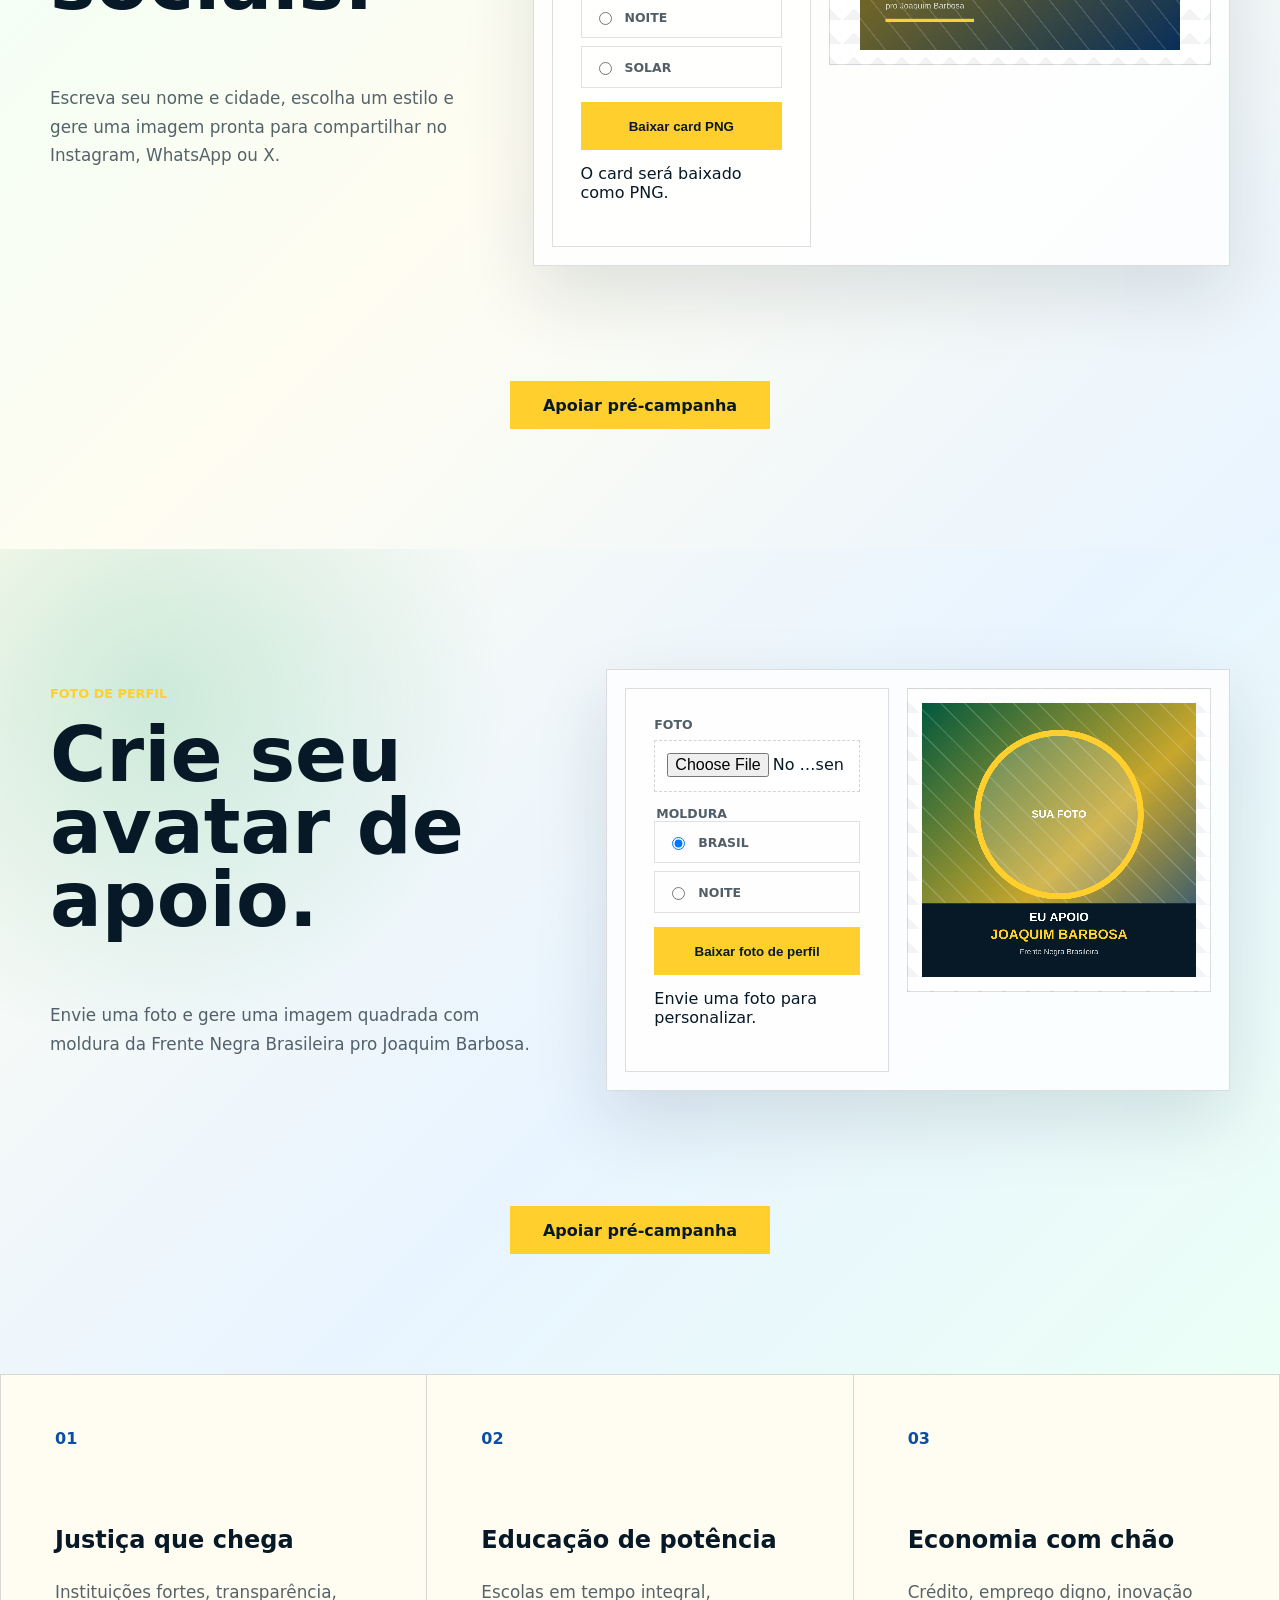
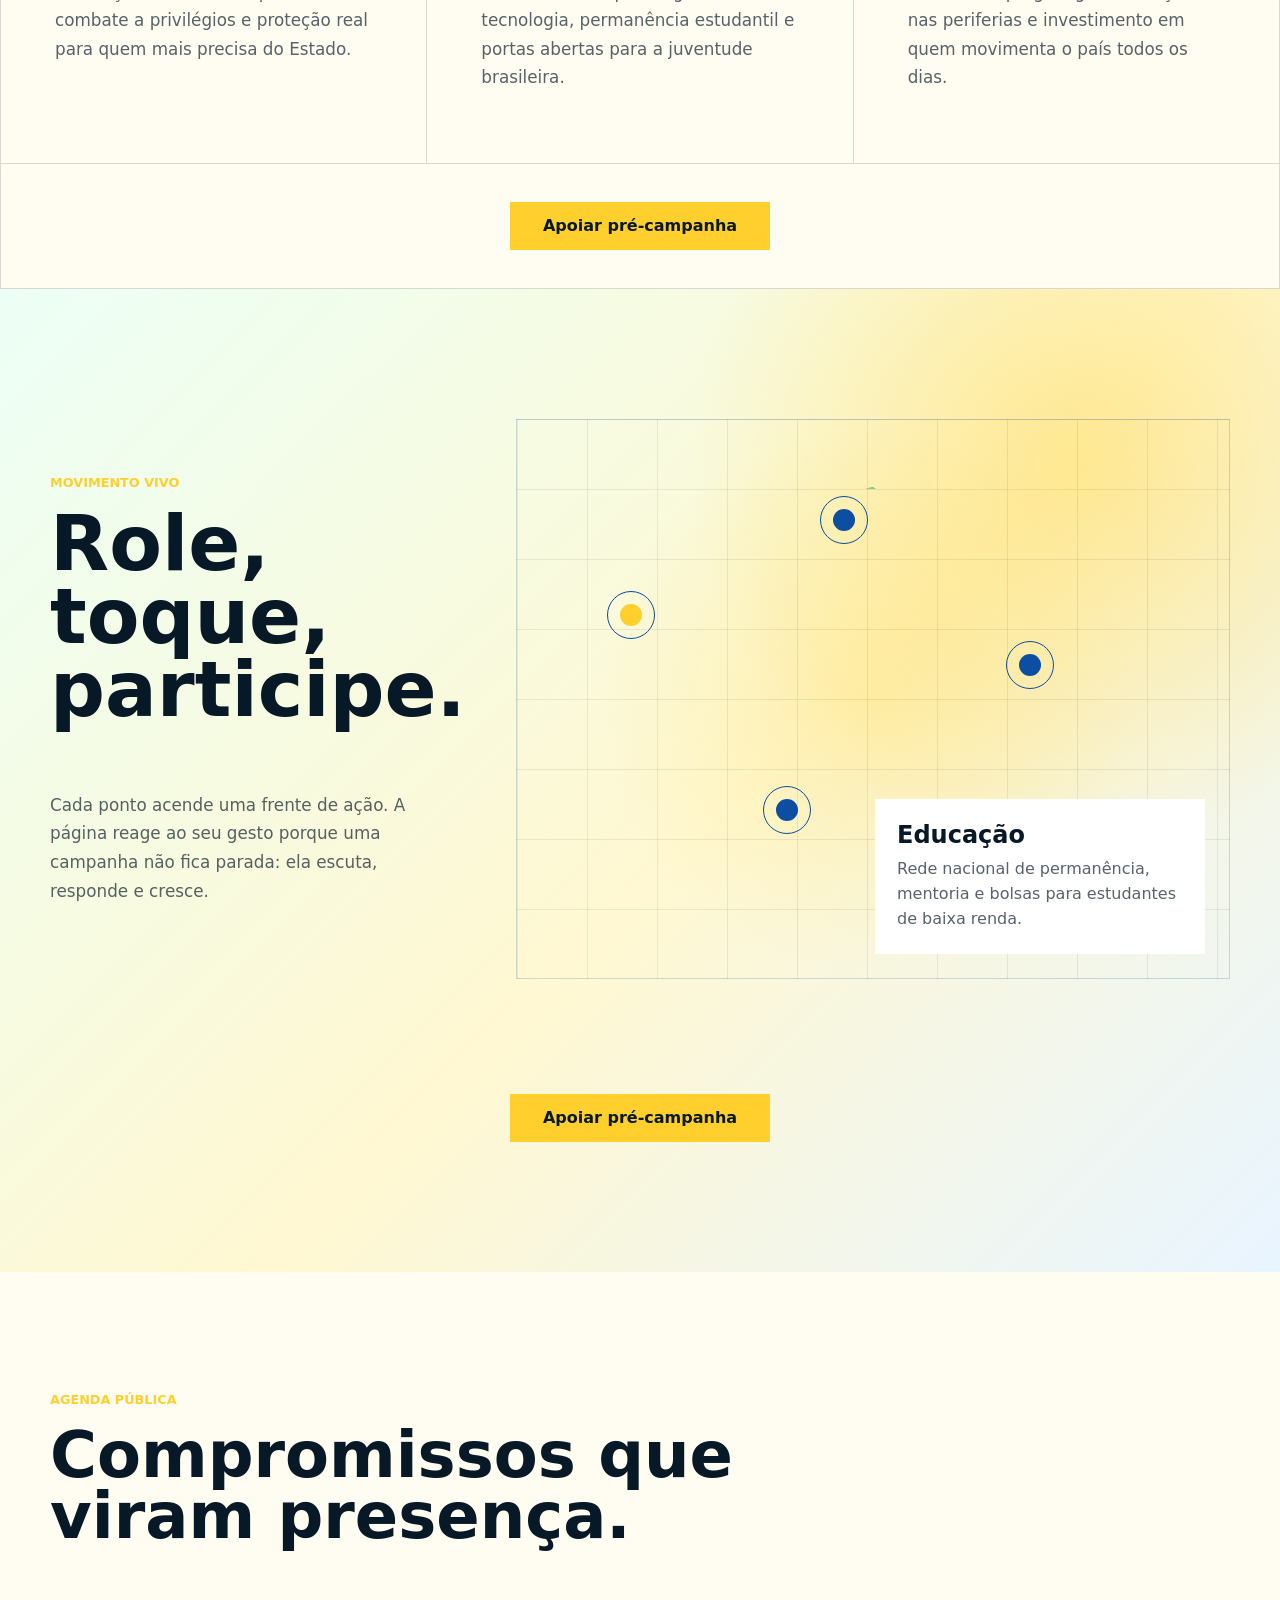
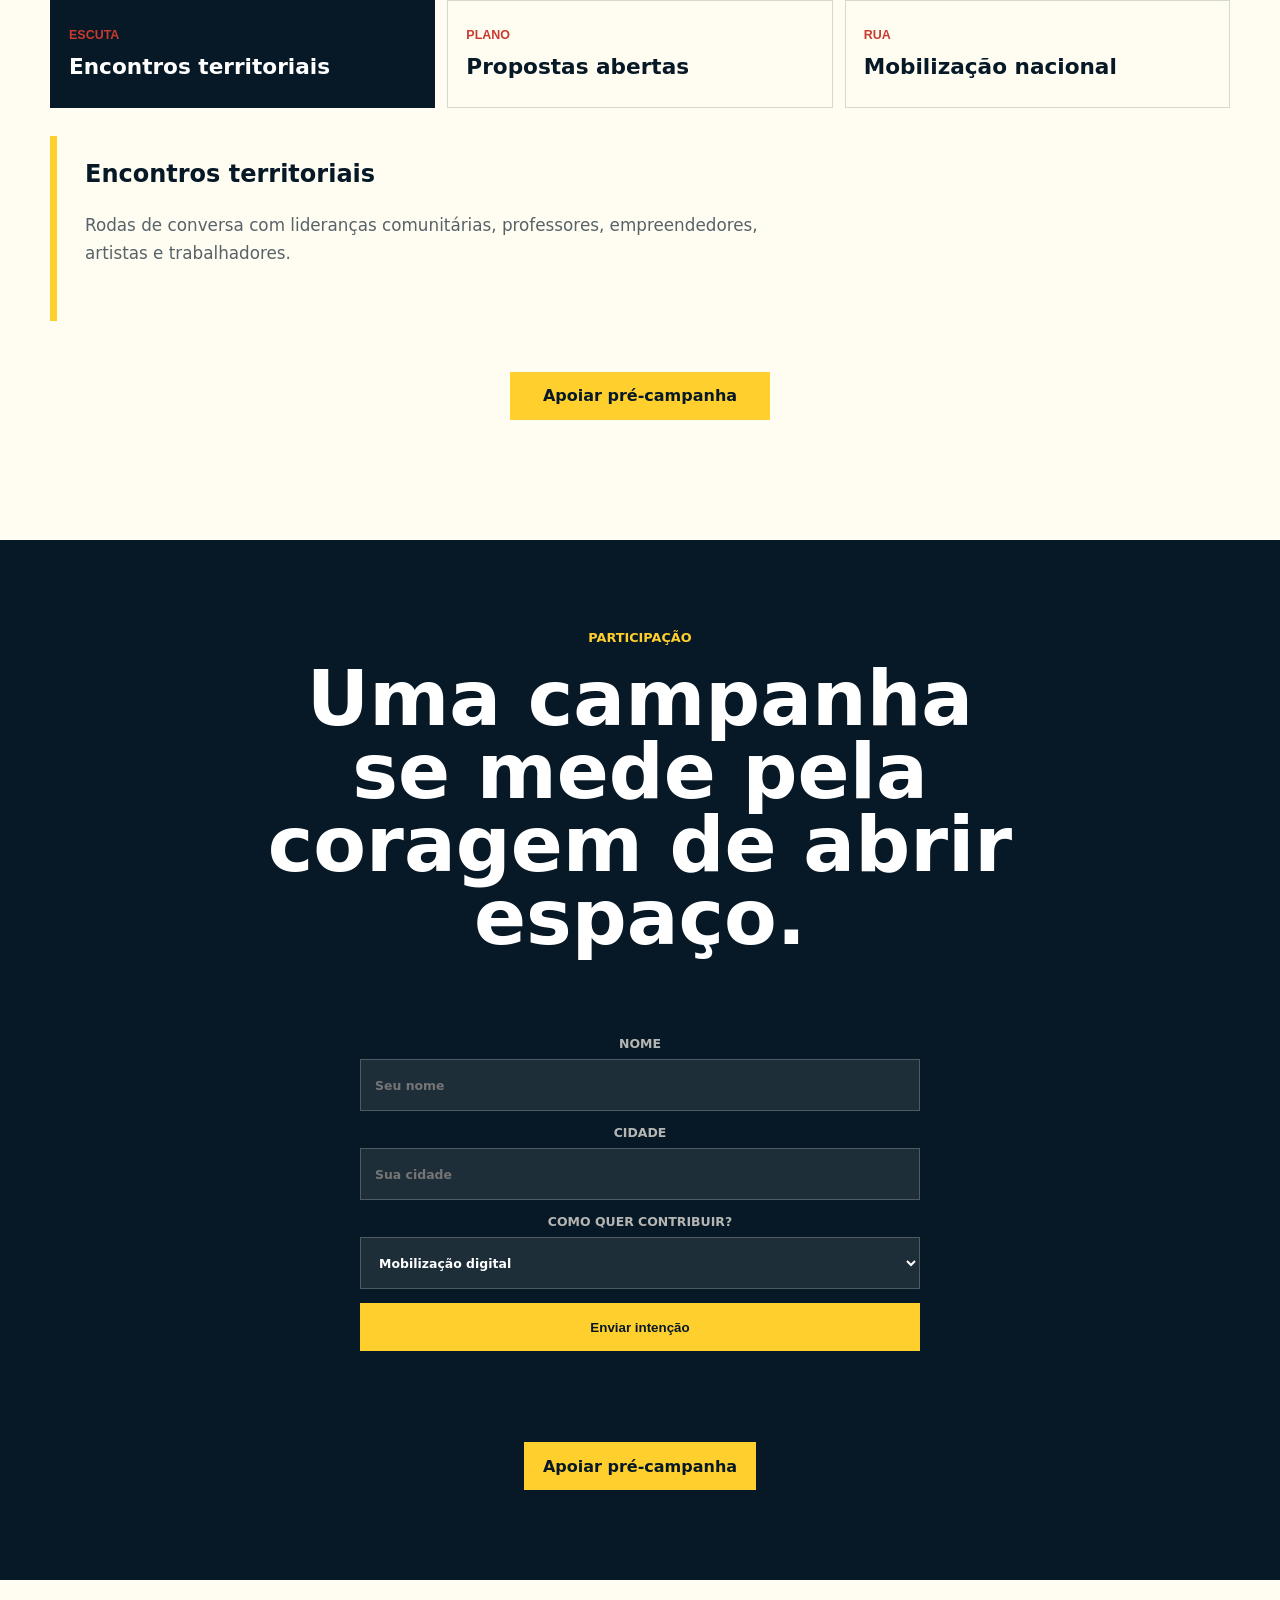
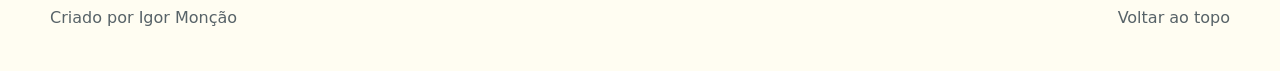
==== commit 1be9de32: "Add files via upload" ====
--- a/index.html
+++ b/index.html
@@ -8,6 +8,14 @@
   </head>
   <body>
     <canvas id="grain-canvas" aria-hidden="true"></canvas>
+    <svg class="svg-filters" aria-hidden="true" focusable="false">
+      <filter id="flag-wave">
+        <feTurbulence type="fractalNoise" baseFrequency="0.012 0.045" numOctaves="2" seed="7">
+          <animate attributeName="baseFrequency" dur="7s" values="0.012 0.045;0.018 0.035;0.012 0.045" repeatCount="indefinite" />
+        </feTurbulence>
+        <feDisplacementMap in="SourceGraphic" scale="18" xChannelSelector="R" yChannelSelector="G" />
+      </filter>
+    </svg>
 
     <header class="site-header" data-reveal>
       <a class="brand" href="#inicio" aria-label="Joaquim Barbosa - início">
@@ -17,6 +25,7 @@
       <nav class="nav-links" aria-label="Navegação principal">
         <a href="#visao">Visão</a>
         <a href="#apoio">Apoio</a>
+        <a href="#base-politica">Base</a>
         <a href="#movimento">Movimento</a>
         <a href="#agenda">Agenda</a>
         <a href="#participar">Participar</a>
@@ -30,8 +39,9 @@
     <main id="inicio">
       <section class="hero section-pin">
         <div class="hero-image-reveal" aria-hidden="true">
-          <div class="hero-image hero-image-top"></div>
-          <div class="hero-image hero-image-bottom"></div>
+          <div class="hero-image hero-image-wave"></div>
+          <div class="hero-image hero-image-static"></div>
+          <div class="hero-image hero-image-hover"></div>
         </div>
 
         <div class="hero-content" data-reveal>
@@ -45,7 +55,7 @@
           </p>
           <div class="hero-actions">
             <a class="button primary magnetic" href="contribuir.html">Entrar no movimento</a>
-            <a class="button ghost" href="#visao">Conhecer propostas</a>
+            <a class="button ghost" href="propostas.html">Conhecer propostas</a>
           </div>
         </div>
 
@@ -74,12 +84,15 @@
             <video src="video.mp4" controls playsinline preload="metadata"></video>
           </div>
         </div>
+        <div class="section-cta" data-reveal>
+          <a class="button primary magnetic pre-campaign-link" href="#">Apoiar pré-campanha</a>
+        </div>
       </section>
 
       <section class="support-front" id="apoio">
         <div class="support-copy" data-reveal>
           <div class="section-label">Frente de apoio</div>
-          <h2>Frente Negra Brasileira pró Joaquim Barbosa</h2>
+          <h2>Frente Negra Brasileira pro Joaquim Barbosa</h2>
           <p>
             Uma frente popular, jovem e democrática em apoio a uma trajetória pública marcada por justiça, independência e representação histórica.
           </p>
@@ -90,7 +103,133 @@
         </div>
 
         <div class="support-image" data-reveal>
-          <img src="pessoas.png" alt="Pessoas apoiando a Frente Negra Brasileira pró Joaquim Barbosa" />
+          <img src="pessoas.png" alt="Pessoas apoiando a Frente Negra Brasileira pro Joaquim Barbosa" />
+        </div>
+        <div class="section-cta" data-reveal>
+          <a class="button primary magnetic pre-campaign-link" href="#">Apoiar pré-campanha</a>
+        </div>
+      </section>
+
+      <section class="political-base" id="base-politica">
+        <div class="base-intro" data-reveal>
+          <div class="section-label">Documentos de base</div>
+          <h2>Uma candidatura popular sustentada por apoio coletivo.</h2>
+          <p>
+            Os textos de referência da Frente Negra Brasileira pró Joaquim Barbosa defendem uma campanha com significado simbólico e prático: ampliar a participação negra nos espaços de poder, fortalecer a democracia e transformar representação em organização política concreta.
+          </p>
+        </div>
+
+        <div class="base-grid">
+          <article class="base-card highlight" data-reveal>
+            <span>01</span>
+            <h3>Frente Negra como legado e atualização</h3>
+            <p>
+              A proposta resgata a memória da Frente Negra Brasileira de 1931, movimento social, cultural, educacional e político que se tornou referência histórica da organização negra no país.
+            </p>
+          </article>
+          <article class="base-card" data-reveal>
+            <span>02</span>
+            <h3>Representatividade com consciência política</h3>
+            <p>
+              Joaquim Barbosa aparece nos documentos como símbolo contemporâneo de ascensão negra, educação, independência institucional e presença em espaços antes fechados à população afro-brasileira.
+            </p>
+          </article>
+          <article class="base-card" data-reveal>
+            <span>03</span>
+            <h3>Financiamento coletivo democrático</h3>
+            <p>
+              A vaquinha eletrônica é apresentada como ferramenta legítima para reduzir dependência de grandes grupos econômicos e permitir que cidadãos comuns sustentem uma candidatura popular.
+            </p>
+          </article>
+          <article class="base-card" data-reveal>
+            <span>04</span>
+            <h3>Ação afirmativa para o século XXI</h3>
+            <p>
+              A frente assume a defesa de políticas afirmativas, rigor técnico, evidências, diversidade de vozes e combate à exclusão social que ainda marca a vida de milhões de afro-brasileiros.
+            </p>
+          </article>
+        </div>
+
+        <div class="base-manifest" data-reveal>
+          <div>
+            <h3>O eixo político dos documentos</h3>
+            <p>
+              A candidatura é tratada como uma oportunidade de pedagogia democrática: mobilizar pessoas, discutir poder, enfrentar desigualdades e mostrar que a democracia não deve ser controlada apenas por elites econômicas ou estruturas partidárias tradicionais.
+            </p>
+          </div>
+          <ul>
+            <li>Organização popular e participação digital.</li>
+            <li>Valorização do trabalho, da educação e da dignidade.</li>
+            <li>Combate ao racismo estrutural e à sub-representação política.</li>
+            <li>Fortalecimento de lideranças negras, jovens, trabalhadores e comunidades periféricas.</li>
+          </ul>
+        </div>
+
+        <div class="base-deep-grid">
+          <article class="base-deep-card" data-reveal>
+            <h3>Democracia financiada por gente comum</h3>
+            <p>
+              Os documentos defendem que o financiamento coletivo eleitoral pode reduzir a dependência de estruturas econômicas concentradas. A contribuição popular permite que pessoas comuns participem da construção material da campanha, não apenas do voto.
+            </p>
+            <p>
+              A vaquinha eletrônica aparece como instrumento de organização: ajuda a financiar comunicação, deslocamento, eventos, produção audiovisual, equipe jurídica, contabilidade e mobilização digital.
+            </p>
+          </article>
+          <article class="base-deep-card" data-reveal>
+            <h3>Educação política e consciência racial</h3>
+            <p>
+              A Frente Negra Brasileira pró Joaquim Barbosa é apresentada como iniciativa pedagógica e social. Seu papel é conscientizar a população negra sobre representatividade, direitos, instituições e participação democrática.
+            </p>
+            <p>
+              A presença negra nos espaços de decisão é tratada como condição para políticas públicas mais conectadas com periferias, juventude, violência racial, desigualdade salarial e exclusão social.
+            </p>
+          </article>
+          <article class="base-deep-card" data-reveal>
+            <h3>Trabalho, dignidade e periferia</h3>
+            <p>
+              O material discute a valorização de trabalhadores que sustentam o Brasil real: motoboys, pedreiros, eletricistas, mecânicos, trabalhadores rurais, pequenos empreendedores e famílias das periferias.
+            </p>
+            <p>
+              A pauta associa desenvolvimento econômico a reconhecimento social, formação profissional, renda, segurança pública cidadã e proteção contra o abandono histórico das comunidades afro-brasileiras.
+            </p>
+          </article>
+          <article class="base-deep-card" data-reveal>
+            <h3>Memória da Frente Negra Brasileira</h3>
+            <p>
+              O resumo histórico recupera a Frente Negra Brasileira como uma das maiores organizações negras do país, nascida em 1931 com atuação social, cultural, educacional e política.
+            </p>
+            <p>
+              Essa memória aparece como base para uma frente atual: alfabetização política, defesa de direitos, orgulho afro-brasileiro e organização comunitária como caminhos para disputar o futuro.
+            </p>
+          </article>
+          <article class="base-deep-card" data-reveal>
+            <h3>Liderança com rigor e instituições</h3>
+            <p>
+              Os textos destacam Joaquim Barbosa como símbolo de ascensão negra em um espaço historicamente fechado. Sua trajetória no Supremo Tribunal Federal é associada à independência, disciplina jurídica e enfrentamento da impunidade.
+            </p>
+            <p>
+              A candidatura é apresentada como uma possibilidade de unir representatividade, preparo técnico, defesa das instituições e combate a práticas políticas marcadas por privilégios.
+            </p>
+          </article>
+          <article class="base-deep-card" data-reveal>
+            <h3>Ação afirmativa e responsabilidade social</h3>
+            <p>
+              O material sobre ação afirmativa defende políticas públicas capazes de enfrentar exclusões históricas sem abandonar eficiência, evidências e responsabilidade com resultados.
+            </p>
+            <p>
+              A pauta conecta igualdade racial, acesso à educação, trabalho digno, saúde pública, periferias e fortalecimento democrático como partes de um mesmo projeto nacional.
+            </p>
+          </article>
+        </div>
+
+        <div class="base-sources" data-reveal aria-label="Documentos usados nesta seção">
+          <span>Resumo.pdf</span>
+          <span>artigo_expandido_joaquim_barbosa.pdf</span>
+          <span>UMA AÇÃO AFIRMATIVA PSD AFRO.pdf</span>
+          <span>Vaquinha eletrônica como instrumento democrático</span>
+        </div>
+        <div class="section-cta" data-reveal>
+          <a class="button primary magnetic pre-campaign-link" href="#">Apoiar pré-campanha</a>
         </div>
       </section>
 
@@ -140,6 +279,48 @@
             <canvas id="support-card" width="1080" height="1350"></canvas>
           </div>
         </div>
+        <div class="section-cta" data-reveal>
+          <a class="button primary magnetic pre-campaign-link" href="#">Apoiar pré-campanha</a>
+        </div>
+      </section>
+
+      <section class="profile-generator" id="foto-perfil">
+        <div class="generator-copy" data-reveal>
+          <div class="section-label">Foto de perfil</div>
+          <h2>Crie seu avatar de apoio.</h2>
+          <p>
+            Envie uma foto e gere uma imagem quadrada com moldura da Frente Negra Brasileira pro Joaquim Barbosa.
+          </p>
+        </div>
+
+        <div class="profile-workspace" data-reveal>
+          <form class="card-form profile-form">
+            <label>
+              <span>Foto</span>
+              <input id="profile-photo" type="file" accept="image/*" />
+            </label>
+            <fieldset>
+              <legend>Moldura</legend>
+              <label class="style-option">
+                <input type="radio" name="profile-style" value="brasil" checked />
+                <span>Brasil</span>
+              </label>
+              <label class="style-option">
+                <input type="radio" name="profile-style" value="noite" />
+                <span>Noite</span>
+              </label>
+            </fieldset>
+            <button class="button primary" id="download-profile" type="button">Baixar foto de perfil</button>
+            <p class="card-hint" id="profile-status" role="status" aria-live="polite">Envie uma foto para personalizar.</p>
+          </form>
+
+          <div class="profile-preview-wrap" aria-label="Prévia da foto de perfil">
+            <canvas id="profile-card" width="1080" height="1080"></canvas>
+          </div>
+        </div>
+        <div class="section-cta" data-reveal>
+          <a class="button primary magnetic pre-campaign-link" href="#">Apoiar pré-campanha</a>
+        </div>
       </section>
 
       <section class="pillars" aria-label="Pilares de campanha">
@@ -158,6 +339,9 @@
           <h3>Economia com chão</h3>
           <p>Crédito, emprego digno, inovação nas periferias e investimento em quem movimenta o país todos os dias.</p>
         </article>
+        <div class="section-cta" data-reveal>
+          <a class="button primary magnetic pre-campaign-link" href="#">Apoiar pré-campanha</a>
+        </div>
       </section>
 
       <section class="movement" id="movimento">
@@ -179,11 +363,14 @@
             <p id="map-text">Rede nacional de permanência, mentoria e bolsas para estudantes de baixa renda.</p>
           </div>
         </div>
+        <div class="section-cta" data-reveal>
+          <a class="button primary magnetic pre-campaign-link" href="#">Apoiar pré-campanha</a>
+        </div>
       </section>
 
       <section class="timeline" id="agenda">
         <div class="section-label" data-reveal>Agenda pública</div>
-        <h2 data-reveal>Compromissos que viram presença.</h2>
+        <h2 class="agenda-title" data-reveal>Compromissos que viram presença.</h2>
         <div class="timeline-list">
           <button class="timeline-item active" type="button" data-panel="escuta" data-reveal>
             <span>Escuta</span>
@@ -202,6 +389,9 @@
           <h3 id="panel-title">Encontros territoriais</h3>
           <p id="panel-text">Rodas de conversa com lideranças comunitárias, professores, empreendedores, artistas e trabalhadores.</p>
         </div>
+        <div class="section-cta" data-reveal>
+          <a class="button primary magnetic pre-campaign-link" href="#">Apoiar pré-campanha</a>
+        </div>
       </section>
 
       <section class="join" id="participar">
@@ -235,11 +425,17 @@
             <p class="form-note" role="status" aria-live="polite"></p>
           </form>
         </div>
+        <div class="section-cta" data-reveal>
+          <a class="button primary magnetic pre-campaign-link" href="#">Apoiar pré-campanha</a>
+        </div>
       </section>
     </main>
 
     <footer class="site-footer">
-      <p>Material conceitual de campanha. Feito para debate cívico, inclusão e participação democrática.</p>
+      <p>
+        Criado por
+        <a href="https://www.behance.net/igorfermon" target="_blank" rel="noreferrer">Igor Monção</a>
+      </p>
       <a href="#inicio">Voltar ao topo</a>
     </footer>
 
--- a/styles.css
+++ b/styles.css
@@ -9,8 +9,9 @@
   --white: #ffffff;
   --muted: rgba(7, 25, 38, 0.68);
   --line: rgba(7, 25, 38, 0.16);
-  --hero-top: url("01.jpg");
-  --hero-bottom: url("02.jpg");
+  --hero-wave: url("01.png");
+  --hero-static: url("03.png");
+  --hero-hover: url("02.png");
   --reveal-x: 72%;
   --reveal-y: 48%;
   --reveal-size: 0px;
@@ -22,6 +23,7 @@
 
 html {
   scroll-behavior: smooth;
+  overflow-x: hidden;
 }
 
 body {
@@ -33,6 +35,19 @@
 }
 
 body.menu-open {
+  overflow: hidden;
+}
+
+img,
+video,
+canvas {
+  max-width: 100%;
+}
+
+.svg-filters {
+  position: absolute;
+  width: 0;
+  height: 0;
   overflow: hidden;
 }
 
@@ -48,7 +63,7 @@
 .site-header {
   position: fixed;
   top: 18px;
-  left: calc(50% - 44px);
+  left: 50%;
   z-index: 10;
   display: flex;
   width: min(1040px, calc(100vw - 48px));
@@ -63,6 +78,10 @@
   backdrop-filter: blur(18px);
 }
 
+.site-header.is-static {
+  position: sticky;
+}
+
 .site-header .brand {
   position: absolute;
   left: 14px;
@@ -71,7 +90,11 @@
 
 .brand,
 .nav-links a,
-.site-footer a {
+.site-footer a,
+.force-sources a,
+.plan-index a,
+.news-card a,
+.credit-footer a {
   color: inherit;
   text-decoration: none;
 }
@@ -93,18 +116,9 @@
   color: var(--white);
 }
 
-.brand-logo {
-  display: none;
-  width: 42px;
-  height: 42px;
-  object-fit: contain;
-}
-
+.brand-logo,
 .menu-logo {
   display: none;
-  width: 32px;
-  height: 32px;
-  object-fit: contain;
 }
 
 .nav-links {
@@ -191,29 +205,39 @@
   transform: scale(1.04);
 }
 
-.hero-image-top {
-  background-image: var(--hero-top);
-}
-
-.hero-image-bottom {
-  background-image: var(--hero-bottom);
+.hero-image-wave {
+  background-image: var(--hero-wave);
+  filter: url("#flag-wave");
+  opacity: 0.82;
+  transform: scale(1.08);
+  transform-origin: center;
+  animation: flagFloat 8s ease-in-out infinite;
+}
+
+.hero-image-wave::after {
+  position: absolute;
+  inset: 0;
+  background:
+    linear-gradient(105deg, rgba(255, 255, 255, 0.18), transparent 18%, rgba(7, 25, 38, 0.18) 34%, transparent 52%, rgba(255, 255, 255, 0.12) 68%, transparent);
+  mix-blend-mode: soft-light;
+  content: "";
+  animation: flagLight 5.5s ease-in-out infinite;
+}
+
+.hero-image-static {
+  background-image: var(--hero-static);
+  opacity: 0.93;
+}
+
+.hero-image-hover {
+  background-image: var(--hero-hover);
   opacity: 0;
-  -webkit-mask-image: radial-gradient(
-    circle var(--reveal-size) at var(--reveal-x) var(--reveal-y),
-    #000 0 54%,
-    rgba(0, 0, 0, 0.72) 64%,
-    transparent 100%
-  );
-  mask-image: radial-gradient(
-    circle var(--reveal-size) at var(--reveal-x) var(--reveal-y),
-    #000 0 54%,
-    rgba(0, 0, 0, 0.72) 64%,
-    transparent 100%
-  );
+  -webkit-mask-image: radial-gradient(circle var(--reveal-size) at var(--reveal-x) var(--reveal-y), #000 0 54%, rgba(0, 0, 0, 0.72) 64%, transparent 100%);
+  mask-image: radial-gradient(circle var(--reveal-size) at var(--reveal-x) var(--reveal-y), #000 0 54%, rgba(0, 0, 0, 0.72) 64%, transparent 100%);
   transition: opacity 220ms ease, -webkit-mask-image 160ms ease, mask-image 160ms ease;
 }
 
-.hero-image-reveal.is-revealing .hero-image-bottom {
+.hero-image-reveal.is-revealing .hero-image-hover {
   opacity: 1;
 }
 
@@ -245,9 +269,14 @@
   margin-top: 0;
 }
 
+h1,
+h2,
+h3 {
+  font-family: "Arial Black", "Segoe UI", system-ui, sans-serif;
+}
+
 h1 {
   margin-bottom: 22px;
-  font-family: "Arial Black", "Segoe UI", system-ui, sans-serif;
   font-size: clamp(3.8rem, 11.4vw, 9.7rem);
   line-height: 0.86;
   letter-spacing: 0;
@@ -269,14 +298,12 @@
 }
 
 h2 {
-  font-family: "Arial Black", "Segoe UI", system-ui, sans-serif;
   font-size: clamp(2.35rem, 6vw, 5.2rem);
   line-height: 0.95;
   letter-spacing: 0;
 }
 
 h3 {
-  font-family: "Arial Black", "Segoe UI", system-ui, sans-serif;
   font-size: 1.5rem;
   line-height: 1.05;
 }
@@ -290,7 +317,10 @@
 }
 
 .hero-actions,
-.timeline-list {
+.timeline-list,
+.support-actions,
+.force-sources,
+.front-tags {
   display: flex;
   flex-wrap: wrap;
   gap: 12px;
@@ -298,6 +328,17 @@
 
 .hero-actions {
   justify-content: flex-end;
+}
+
+.section-cta {
+  grid-column: 1 / -1;
+  display: flex;
+  justify-content: center;
+  margin-top: clamp(28px, 4vw, 54px);
+}
+
+.section-cta .button {
+  min-width: min(100%, 260px);
 }
 
 .button {
@@ -319,7 +360,9 @@
   color: var(--ink);
 }
 
-.button.ghost {
+.button.ghost,
+.button.light-link,
+.support-ghost {
   color: var(--white);
 }
 
@@ -348,16 +391,31 @@
   animation: cue 1.4s ease-in-out infinite;
 }
 
+.statement,
+.support-front,
+.card-generator,
+.profile-generator,
+.political-force,
+.media-watch,
+.photo-gallery,
+.timeline,
+.join,
+.plan-section,
+.plan-conclusion {
+  padding-left: max(24px, calc((100vw - 1180px) / 2));
+  padding-right: max(24px, calc((100vw - 1180px) / 2));
+}
+
 .statement {
   position: relative;
   overflow: hidden;
-  padding: 120px max(24px, calc((100vw - 1180px) / 2));
+  padding-top: 120px;
+  padding-bottom: 120px;
   background:
     linear-gradient(rgba(255, 253, 242, 0.78), rgba(255, 253, 242, 0.88)),
     url("back.png");
   background-position: center;
   background-size: cover;
-  background-repeat: no-repeat;
 }
 
 .statement-track {
@@ -377,13 +435,22 @@
   margin: 0;
 }
 
+.statement-inner,
+.support-front,
+.card-generator,
+.profile-generator,
+.movement,
+.career-panel,
+.contribute-hero,
+.plan-hero {
+  display: grid;
+  gap: clamp(28px, 5vw, 70px);
+  align-items: center;
+}
+
 .statement-inner {
   position: relative;
-  display: grid;
-  width: 100%;
   grid-template-columns: minmax(0, 0.95fr) minmax(320px, 0.78fr);
-  gap: clamp(28px, 5vw, 70px);
-  align-items: center;
   margin-top: -30px;
 }
 
@@ -392,7 +459,6 @@
 }
 
 .statement-video {
-  position: relative;
   overflow: hidden;
   border: 1px solid rgba(7, 25, 38, 0.16);
   background: var(--ink);
@@ -414,7 +480,13 @@
 .force-heading p,
 .force-card p,
 .career-copy p,
-.career-detail p {
+.career-detail p,
+.generator-copy p,
+.media-heading p,
+.gallery-heading p,
+.plan-section > div > p,
+.plan-conclusion p,
+.contribute-copy p {
   color: var(--muted);
   font-size: 1.05rem;
   line-height: 1.7;
@@ -422,11 +494,10 @@
 
 .support-front {
   position: relative;
-  display: grid;
   grid-template-columns: minmax(280px, 0.9fr) minmax(340px, 1.1fr);
-  gap: clamp(26px, 5vw, 70px);
   align-items: stretch;
-  padding: 120px max(24px, calc((100vw - 1180px) / 2));
+  padding-top: 120px;
+  padding-bottom: 120px;
   background:
     radial-gradient(circle at 12% 18%, rgba(255, 207, 46, 0.28), transparent 22rem),
     linear-gradient(135deg, #071926, #005f43 58%, #0b4ea2);
@@ -468,7 +539,6 @@
 .support-copy h2 {
   max-width: 760px;
   color: var(--white);
-  font-size: clamp(2.35rem, 5.9vw, 5.4rem);
 }
 
 .support-copy p {
@@ -476,18 +546,6 @@
   color: rgba(255, 255, 255, 0.78);
   font-size: clamp(1.05rem, 2vw, 1.3rem);
   line-height: 1.6;
-}
-
-.support-actions {
-  display: flex;
-  flex-wrap: wrap;
-  gap: 12px;
-  margin-top: 24px;
-}
-
-.support-ghost {
-  border-color: rgba(255, 255, 255, 0.44);
-  color: var(--white);
 }
 
 .support-image {
@@ -506,21 +564,21 @@
 }
 
 .card-generator {
-  display: grid;
   grid-template-columns: minmax(280px, 0.75fr) minmax(360px, 1.25fr);
-  gap: clamp(28px, 5vw, 72px);
-  align-items: center;
-  padding: 120px max(24px, calc((100vw - 1180px) / 2));
+  padding-top: 120px;
+  padding-bottom: 120px;
   background:
     radial-gradient(circle at 82% 18%, rgba(255, 207, 46, 0.38), transparent 22rem),
     linear-gradient(135deg, #ecfff6, var(--paper) 50%, #e8f4ff);
 }
 
-.generator-copy p {
-  max-width: 560px;
-  color: var(--muted);
-  font-size: 1.05rem;
-  line-height: 1.65;
+.profile-generator {
+  grid-template-columns: minmax(280px, 0.75fr) minmax(340px, 0.95fr);
+  padding-top: 120px;
+  padding-bottom: 120px;
+  background:
+    radial-gradient(circle at 12% 18%, rgba(0, 155, 88, 0.18), transparent 22rem),
+    linear-gradient(135deg, #fffdf2, #e8f4ff 54%, #ecfff6);
 }
 
 .generator-workspace {
@@ -528,31 +586,70 @@
   grid-template-columns: minmax(240px, 0.68fr) minmax(280px, 1fr);
   gap: 18px;
   align-items: start;
-}
-
-.card-form {
+  justify-self: end;
+  width: 100%;
+  max-width: 760px;
+  min-width: 0;
+  border: 1px solid rgba(7, 25, 38, 0.14);
+  padding: 18px;
+  background: rgba(255, 255, 255, 0.82);
+  box-shadow: 0 28px 70px rgba(7, 25, 38, 0.12);
+  overflow: hidden;
+}
+
+.profile-workspace {
+  display: grid;
+  grid-template-columns: minmax(240px, 0.78fr) minmax(280px, 0.9fr);
+  gap: 18px;
+  align-items: start;
+  justify-self: end;
+  width: 100%;
+  max-width: 700px;
+  min-width: 0;
+  border: 1px solid rgba(7, 25, 38, 0.14);
+  padding: 18px;
+  background: rgba(255, 255, 255, 0.82);
+  box-shadow: 0 28px 70px rgba(7, 25, 38, 0.12);
+  overflow: hidden;
+}
+
+.card-form,
+.contribute-form {
   display: grid;
   gap: 14px;
+  width: 100%;
+  min-width: 0;
   border: 1px solid rgba(7, 25, 38, 0.14);
   padding: clamp(20px, 3vw, 28px);
   background: rgba(255, 255, 255, 0.76);
 }
 
 .card-form label,
-.card-form fieldset {
+.card-form fieldset,
+.signup-form label {
   display: grid;
   gap: 8px;
 }
 
 .card-form span,
-.card-form legend {
+.card-form legend,
+.signup-form label {
   color: rgba(7, 25, 38, 0.7);
   font-size: 0.78rem;
   font-weight: 900;
   text-transform: uppercase;
 }
 
-.card-form input[type="text"] {
+.card-form input[type="text"],
+.card-form input[type="file"],
+.signup-form input,
+.signup-form select,
+.signup-form textarea,
+.contribute-form input,
+.contribute-form select,
+.contribute-form textarea {
+  width: 100%;
+  min-width: 0;
   min-height: 52px;
   border: 1px solid rgba(7, 25, 38, 0.18);
   background: var(--white);
@@ -563,23 +660,8 @@
 }
 
 .card-form input[type="file"] {
-  width: 100%;
-  border: 1px dashed rgba(7, 25, 38, 0.24);
-  background: rgba(255, 255, 255, 0.68);
-  color: var(--ink);
-  font: inherit;
+  border-style: dashed;
   padding: 12px;
-}
-
-.card-form input[type="text"]:focus {
-  border-color: var(--green);
-}
-
-.card-hint {
-  margin: 0;
-  color: var(--muted);
-  font-size: 0.9rem;
-  line-height: 1.45;
 }
 
 .card-form fieldset {
@@ -590,7 +672,6 @@
 
 .style-option {
   display: flex !important;
-  grid-template-columns: none !important;
   align-items: center;
   gap: 10px !important;
   min-height: 42px;
@@ -600,13 +681,13 @@
   cursor: pointer;
 }
 
-.style-option input {
-  accent-color: var(--green);
-}
-
-.card-preview-wrap {
+.card-preview-wrap,
+.profile-preview-wrap {
   display: grid;
   place-items: center;
+  width: 100%;
+  min-width: 0;
+  overflow: hidden;
   border: 1px solid rgba(7, 25, 38, 0.14);
   padding: 14px;
   background:
@@ -614,247 +695,41 @@
     linear-gradient(-45deg, rgba(7, 25, 38, 0.05) 25%, transparent 25%),
     var(--white);
   background-size: 24px 24px;
-  box-shadow: 0 28px 70px rgba(7, 25, 38, 0.12);
+  box-shadow: none;
 }
 
 #support-card {
   display: block;
-  width: min(100%, 360px);
+  width: min(100%, 320px);
+  max-width: 100%;
   height: auto;
 }
 
-.political-force {
-  padding: 120px max(24px, calc((100vw - 1180px) / 2));
-  background:
-    radial-gradient(circle at 14% 16%, rgba(0, 155, 88, 0.18), transparent 26rem),
-    radial-gradient(circle at 90% 20%, rgba(255, 207, 46, 0.3), transparent 26rem),
-    linear-gradient(180deg, var(--paper), #e8f4ff);
-}
-
-.black-front-hero {
-  position: relative;
-  min-height: 680px;
-  margin-bottom: 82px;
-  padding: clamp(28px, 6vw, 70px);
-  overflow: hidden;
-  background: var(--ink);
-  color: var(--white);
-  isolation: isolate;
-}
-
-.black-front-hero::before {
-  position: absolute;
-  inset: 0;
-  z-index: -1;
-  background:
-    linear-gradient(90deg, rgba(7, 25, 38, 0.92), rgba(7, 25, 38, 0.62) 46%, rgba(7, 25, 38, 0.32)),
-    radial-gradient(circle at 20% 18%, rgba(255, 207, 46, 0.3), transparent 18rem),
-    radial-gradient(circle at 82% 70%, rgba(0, 155, 88, 0.3), transparent 22rem);
-  content: "";
-}
-
-.front-collage {
-  position: absolute;
-  inset: 0;
-  z-index: -2;
-  display: grid;
-  grid-template-columns: repeat(6, 1fr);
-  opacity: 0.58;
-  filter: saturate(1.08) contrast(1.08);
-}
-
-.front-collage span {
-  min-height: 100%;
-  background-image: var(--front-img);
-  background-position: center;
-  background-size: cover;
-}
-
-.front-collage span:nth-child(even) {
-  transform: translateY(34px);
-}
-
-.front-copy {
-  display: grid;
-  max-width: 820px;
-  min-height: 540px;
-  align-content: end;
-}
-
-.front-copy h2 {
-  max-width: 780px;
-  color: var(--white);
-  font-size: clamp(2.8rem, 8vw, 7rem);
-}
-
-.front-copy p {
-  max-width: 680px;
-  color: rgba(255, 255, 255, 0.82);
-  font-size: clamp(1.04rem, 2vw, 1.32rem);
-  line-height: 1.6;
-}
-
-.front-tags {
-  display: flex;
-  flex-wrap: wrap;
-  gap: 10px;
-  margin-top: 22px;
-}
-
-.front-tags span {
-  border: 1px solid rgba(255, 255, 255, 0.28);
-  padding: 9px 12px;
-  background: rgba(255, 255, 255, 0.12);
-  color: var(--white);
-  font-size: 0.78rem;
-  font-weight: 900;
-  text-transform: uppercase;
-  backdrop-filter: blur(12px);
-}
-
-.force-heading {
-  display: grid;
-  max-width: 980px;
-  gap: 10px;
-  margin-bottom: 38px;
-}
-
-.force-heading p {
-  max-width: 740px;
-}
-
-.force-grid {
-  display: grid;
-  grid-template-columns: 1.2fr 0.9fr 0.9fr;
-  gap: 14px;
-}
-
-.force-card {
-  position: relative;
-  min-height: 360px;
-  border: 1px solid rgba(7, 25, 38, 0.14);
-  padding: clamp(24px, 4vw, 36px);
-  background: rgba(255, 255, 255, 0.72);
-  overflow: hidden;
-}
-
-.force-card::before {
-  position: absolute;
-  inset: 0 0 auto;
-  height: 8px;
-  background: linear-gradient(90deg, var(--green), var(--gold), var(--blue));
-  content: "";
-}
-
-.force-card.lead {
-  background: var(--ink);
-  color: var(--white);
-}
-
-.force-card.lead p {
-  color: rgba(255, 255, 255, 0.76);
-}
-
-.force-card span {
-  display: inline-block;
-  margin-bottom: 62px;
-  color: var(--blue);
-  font-family: "Arial Black", "Segoe UI", system-ui, sans-serif;
-  font-weight: 900;
-}
-
-.force-card.lead span {
-  color: var(--gold);
-}
-
-.career-panel {
-  display: grid;
-  grid-template-columns: minmax(260px, 0.8fr) minmax(260px, 0.7fr) minmax(280px, 0.9fr);
-  gap: 18px;
-  align-items: stretch;
-  margin-top: 18px;
-}
-
-.career-copy,
-.career-detail {
-  border: 1px solid rgba(7, 25, 38, 0.14);
-  padding: clamp(24px, 4vw, 34px);
-  background: rgba(255, 255, 255, 0.76);
-}
-
-.career-points {
-  display: grid;
-  gap: 10px;
-}
-
-.career-point {
-  display: grid;
-  gap: 6px;
-  border: 1px solid rgba(7, 25, 38, 0.14);
-  padding: 16px;
-  background: rgba(255, 255, 255, 0.68);
-  color: var(--ink);
-  text-align: left;
-  cursor: pointer;
-  transition: background 180ms ease, color 180ms ease, transform 180ms ease;
-}
-
-.career-point strong {
-  font-family: "Arial Black", "Segoe UI", system-ui, sans-serif;
-}
-
-.career-point span {
-  color: var(--muted);
-  font-size: 0.92rem;
-}
-
-.career-point.active,
-.career-point:hover {
-  background: var(--green);
-  color: var(--white);
-  transform: translateY(-2px);
-}
-
-.career-point.active span,
-.career-point:hover span {
-  color: rgba(255, 255, 255, 0.78);
-}
-
-.career-detail {
-  border-left: 8px solid var(--gold);
-}
-
-.career-detail span {
+#profile-card {
   display: block;
-  margin-bottom: 14px;
-  color: var(--blue);
-  font-family: "Arial Black", "Segoe UI", system-ui, sans-serif;
-  font-size: 1.8rem;
-}
-
-.force-sources {
-  display: flex;
-  flex-wrap: wrap;
-  gap: 10px;
-  margin-top: 22px;
-}
-
-.force-sources a {
-  border: 1px solid rgba(7, 25, 38, 0.18);
-  padding: 10px 12px;
-  background: rgba(255, 255, 255, 0.66);
-  color: var(--ink);
-  font-size: 0.88rem;
-  font-weight: 800;
-  text-decoration: none;
+  width: min(100%, 300px);
+  max-width: 100%;
+  height: auto;
+}
+
+.pillars,
+.news-grid,
+.force-grid,
+.gallery-thumbs {
+  display: grid;
+  grid-template-columns: repeat(3, 1fr);
 }
 
 .pillars {
-  display: grid;
-  grid-template-columns: repeat(3, 1fr);
   gap: 1px;
   background: var(--line);
   padding: 1px;
+}
+
+.pillars .section-cta {
+  background: var(--paper);
+  padding: 38px 18px;
+  margin-top: 0;
 }
 
 .pillar-card {
@@ -872,15 +747,11 @@
 }
 
 .movement {
-  display: grid;
   grid-template-columns: minmax(260px, 0.72fr) minmax(320px, 1.28fr);
-  gap: clamp(28px, 6vw, 80px);
-  align-items: center;
   padding: 130px max(24px, calc((100vw - 1180px) / 2));
   background:
     radial-gradient(circle at 84% 18%, rgba(255, 207, 46, 0.4), transparent 24rem),
     linear-gradient(135deg, #ecfff6, #fff8d2 55%, #e8f4ff);
-  color: var(--ink);
 }
 
 .interactive-map {
@@ -939,220 +810,6 @@
   color: var(--ink);
 }
 
-.media-watch {
-  padding: 120px max(24px, calc((100vw - 1180px) / 2));
-  background:
-    linear-gradient(180deg, rgba(255, 253, 242, 0.88), rgba(232, 244, 255, 0.96)),
-    repeating-linear-gradient(135deg, rgba(0, 155, 88, 0.08) 0 2px, transparent 2px 18px);
-}
-
-.media-heading {
-  display: grid;
-  max-width: 900px;
-  gap: 10px;
-  margin-bottom: 38px;
-}
-
-.media-heading p {
-  max-width: 640px;
-  color: var(--muted);
-  font-size: 1.05rem;
-  line-height: 1.65;
-}
-
-.news-grid {
-  display: grid;
-  grid-template-columns: repeat(3, 1fr);
-  gap: 16px;
-}
-
-.news-card {
-  position: relative;
-  display: grid;
-  min-height: 360px;
-  align-content: start;
-  gap: 16px;
-  border: 1px solid rgba(16, 16, 15, 0.13);
-  padding: clamp(24px, 4vw, 34px);
-  background: rgba(255, 253, 247, 0.86);
-  overflow: hidden;
-}
-
-.news-card::before {
-  position: absolute;
-  inset: 0 0 auto;
-  height: 7px;
-  background: linear-gradient(90deg, var(--green), var(--gold), var(--blue));
-  content: "";
-}
-
-.news-card.feature {
-  background: var(--ink);
-  color: var(--white);
-}
-
-.news-source {
-  color: var(--blue);
-  font-size: 0.78rem;
-  font-weight: 900;
-  text-transform: uppercase;
-}
-
-.news-card.feature .news-source {
-  color: var(--gold);
-}
-
-.news-card h3 {
-  margin-bottom: 0;
-}
-
-.news-card p {
-  color: var(--muted);
-  line-height: 1.65;
-}
-
-.news-card.feature p {
-  color: rgba(255, 253, 247, 0.78);
-}
-
-.news-card a {
-  align-self: end;
-  color: inherit;
-  font-weight: 900;
-  text-decoration-thickness: 2px;
-  text-underline-offset: 5px;
-}
-
-.photo-gallery {
-  padding: 120px max(24px, calc((100vw - 1180px) / 2));
-  background:
-    radial-gradient(circle at 16% 12%, rgba(255, 207, 46, 0.34), transparent 22rem),
-    linear-gradient(135deg, #e9fff5, #fffdf2 48%, #e8f4ff);
-}
-
-.gallery-heading {
-  display: grid;
-  max-width: 920px;
-  gap: 10px;
-  margin-bottom: 38px;
-}
-
-.gallery-heading p {
-  max-width: 680px;
-  color: var(--muted);
-  font-size: 1.05rem;
-  line-height: 1.65;
-}
-
-.gallery-stage {
-  position: relative;
-  display: grid;
-  grid-template-columns: 56px minmax(0, 1fr) 56px;
-  gap: 14px;
-  align-items: center;
-}
-
-.gallery-feature {
-  position: relative;
-  min-height: 620px;
-  margin: 0;
-  overflow: hidden;
-  background: var(--ink);
-  box-shadow: 0 34px 80px rgba(7, 25, 38, 0.18);
-}
-
-.gallery-feature img {
-  display: block;
-  width: 100%;
-  height: 620px;
-  object-fit: cover;
-  object-position: center;
-  transition: opacity 220ms ease, transform 700ms ease;
-}
-
-.gallery-feature.is-changing img {
-  opacity: 0.3;
-  transform: scale(1.03);
-}
-
-.gallery-feature figcaption {
-  position: absolute;
-  right: 0;
-  bottom: 0;
-  left: 0;
-  display: flex;
-  justify-content: space-between;
-  gap: 18px;
-  padding: 20px clamp(18px, 4vw, 32px);
-  background: linear-gradient(90deg, rgba(0, 155, 88, 0.92), rgba(7, 25, 38, 0.9));
-  color: var(--white);
-}
-
-.gallery-feature strong {
-  font-family: "Arial Black", "Segoe UI", system-ui, sans-serif;
-  line-height: 1.1;
-}
-
-.gallery-feature span {
-  color: rgba(255, 255, 255, 0.74);
-  font-size: 0.9rem;
-  text-align: right;
-}
-
-.gallery-nav {
-  display: grid;
-  width: 56px;
-  height: 74px;
-  place-items: center;
-  border: 0;
-  background: var(--blue);
-  color: var(--white);
-  font-size: 2.4rem;
-  line-height: 1;
-  cursor: pointer;
-  transition: background 180ms ease, transform 180ms ease;
-}
-
-.gallery-nav:hover {
-  background: var(--green);
-  transform: translateY(-2px);
-}
-
-.gallery-thumbs {
-  display: grid;
-  grid-template-columns: repeat(9, minmax(88px, 1fr));
-  gap: 10px;
-  margin-top: 16px;
-}
-
-.gallery-thumb {
-  height: 110px;
-  border: 3px solid transparent;
-  padding: 0;
-  background: var(--ink);
-  cursor: pointer;
-  overflow: hidden;
-}
-
-.gallery-thumb img {
-  display: block;
-  width: 100%;
-  height: 100%;
-  object-fit: cover;
-  opacity: 0.72;
-  transition: opacity 180ms ease, transform 220ms ease;
-}
-
-.gallery-thumb.active {
-  border-color: var(--gold);
-}
-
-.gallery-thumb:hover img,
-.gallery-thumb.active img {
-  opacity: 1;
-  transform: scale(1.05);
-}
-
 .map-card span {
   display: block;
   margin-bottom: 8px;
@@ -1168,11 +825,17 @@
 }
 
 .timeline {
-  padding: 120px max(24px, calc((100vw - 1180px) / 2));
+  padding-top: 120px;
+  padding-bottom: 120px;
 }
 
 .timeline h2 {
   max-width: 820px;
+}
+
+.timeline .agenda-title {
+  max-width: 760px;
+  font-size: clamp(2rem, 5vw, 4.55rem);
 }
 
 .timeline-list {
@@ -1224,7 +887,8 @@
   display: grid;
   min-height: 720px;
   place-items: center;
-  padding: 90px max(24px, calc((100vw - 1180px) / 2));
+  padding-top: 90px;
+  padding-bottom: 90px;
   background: var(--ink);
   color: var(--white);
   overflow: hidden;
@@ -1246,25 +910,15 @@
 }
 
 .signup-form label {
-  display: grid;
-  gap: 8px;
   color: rgba(255, 250, 240, 0.7);
-  font-size: 0.82rem;
-  font-weight: 800;
-  text-transform: uppercase;
 }
 
 .signup-form input,
 .signup-form select,
 .signup-form textarea {
-  min-height: 54px;
-  border: 1px solid rgba(255, 250, 240, 0.22);
-  border-radius: 0;
+  border-color: rgba(255, 250, 240, 0.22);
   background: rgba(255, 250, 240, 0.09);
   color: var(--white);
-  font: inherit;
-  outline: 0;
-  padding: 0 16px;
 }
 
 .signup-form textarea {
@@ -1275,11 +929,6 @@
 
 .signup-form select option {
   color: var(--ink);
-}
-
-.signup-form input:focus,
-.signup-form select:focus {
-  border-color: var(--gold);
 }
 
 .form-note {
@@ -1315,68 +964,158 @@
 .credit-footer a {
   color: var(--gold);
   font-weight: 900;
-  text-decoration: none;
-}
-
-.credit-footer a:hover {
-  text-decoration: underline;
-  text-underline-offset: 4px;
-}
-
-.button.light-link {
-  border-color: rgba(255, 255, 255, 0.36);
-  color: var(--white);
-}
-
-.site-header.is-static {
-  position: sticky;
-}
-
-.contribute-page {
+}
+
+.contribute-page,
+.plan-page {
   background:
     radial-gradient(circle at 80% 15%, rgba(255, 207, 46, 0.36), transparent 24rem),
     linear-gradient(135deg, #ecfff6, var(--paper) 52%, var(--sky));
 }
 
 .contribute-hero {
-  display: grid;
   min-height: calc(100svh - 80px);
   grid-template-columns: minmax(0, 0.92fr) minmax(320px, 0.78fr);
-  gap: clamp(28px, 6vw, 78px);
-  align-items: center;
   padding: 120px max(24px, calc((100vw - 1180px) / 2)) 80px;
 }
 
-.contribute-copy h1 {
+.contribute-copy h1,
+.plan-hero h1 {
   font-size: clamp(3rem, 8vw, 7.8rem);
   color: var(--ink);
 }
 
-.contribute-copy p {
-  max-width: 650px;
-  color: var(--muted);
-  font-size: clamp(1.05rem, 2vw, 1.35rem);
-  line-height: 1.6;
-}
-
 .contribute-form {
   width: 100%;
+  box-shadow: 0 28px 70px rgba(7, 25, 38, 0.12);
+}
+
+.contribute-form textarea {
+  min-height: 132px;
+  padding: 16px;
+  resize: vertical;
+}
+
+.plan-hero {
+  min-height: 92svh;
+  grid-template-columns: minmax(0, 1fr) minmax(280px, 0.48fr);
+  align-items: end;
+  padding: 130px max(24px, calc((100vw - 1180px) / 2)) 86px;
+  background:
+    linear-gradient(90deg, rgba(7, 25, 38, 0.92), rgba(0, 95, 67, 0.78)),
+    url("back.png");
+  background-position: center;
+  background-size: cover;
+  color: var(--white);
+}
+
+.plan-hero h1 {
+  max-width: 980px;
+  color: var(--white);
+}
+
+.plan-hero p {
+  max-width: 760px;
+  color: rgba(255, 255, 255, 0.82);
+  font-size: clamp(1.06rem, 2vw, 1.35rem);
+  line-height: 1.6;
+}
+
+.plan-hero-card {
+  border: 1px solid rgba(255, 255, 255, 0.18);
+  padding: clamp(22px, 4vw, 34px);
+  background: rgba(255, 255, 255, 0.1);
+  backdrop-filter: blur(16px);
+}
+
+.plan-hero-card span,
+.plan-conclusion span {
+  display: block;
+  margin-bottom: 14px;
+  color: var(--gold);
+  font-weight: 900;
+  text-transform: uppercase;
+}
+
+.plan-hero-card strong {
+  font-family: "Arial Black", "Segoe UI", system-ui, sans-serif;
+  font-size: clamp(1.2rem, 2vw, 1.8rem);
+  line-height: 1.1;
+}
+
+.plan-index {
+  position: sticky;
+  top: 94px;
+  z-index: 4;
+  display: flex;
+  flex-wrap: wrap;
+  gap: 8px;
+  padding: 18px max(24px, calc((100vw - 1180px) / 2));
+  background: rgba(255, 253, 242, 0.9);
+  backdrop-filter: blur(16px);
+  border-bottom: 1px solid rgba(7, 25, 38, 0.12);
+}
+
+.plan-index a {
   border: 1px solid rgba(7, 25, 38, 0.14);
-  padding: clamp(22px, 4vw, 36px);
-  background: rgba(255, 255, 255, 0.78);
-  box-shadow: 0 28px 70px rgba(7, 25, 38, 0.12);
-}
-
-.contribute-form label {
-  color: rgba(7, 25, 38, 0.68);
-}
-
-.contribute-form input,
-.contribute-form select,
-.contribute-form textarea {
-  border-color: rgba(7, 25, 38, 0.2);
-  background: var(--white);
+  padding: 9px 11px;
   color: var(--ink);
+  font-size: 0.82rem;
+  font-weight: 900;
+}
+
+.plan-section {
+  display: grid;
+  grid-template-columns: 120px minmax(0, 1fr);
+  gap: clamp(22px, 5vw, 70px);
+  padding-top: 96px;
+  padding-bottom: 96px;
+  border-bottom: 1px solid rgba(7, 25, 38, 0.12);
+}
+
+.plan-number {
+  color: var(--green);
+  font-family: "Arial Black", "Segoe UI", system-ui, sans-serif;
+  font-size: clamp(2.2rem, 6vw, 5.6rem);
+  line-height: 0.9;
+}
+
+.plan-details {
+  display: grid;
+  gap: 12px;
+  margin-top: 28px;
+}
+
+.plan-details details {
+  border: 1px solid rgba(7, 25, 38, 0.14);
+  background: rgba(255, 255, 255, 0.68);
+}
+
+.plan-details summary {
+  cursor: pointer;
+  padding: 18px 20px;
+  color: var(--ink);
+  font-family: "Arial Black", "Segoe UI", system-ui, sans-serif;
+  font-size: 1.08rem;
+}
+
+.plan-details p,
+.plan-details ul {
+  margin: 0;
+  padding: 0 22px 22px;
+  color: var(--muted);
+  line-height: 1.66;
+}
+
+.plan-details li {
+  margin: 9px 0 0 18px;
+}
+
+.plan-conclusion {
+  padding-top: 110px;
+  padding-bottom: 110px;
+  background: var(--ink);
+  color: var(--white);
 }
 
 [data-reveal] {
@@ -1410,31 +1149,71 @@
   }
 }
 
+@keyframes flagFloat {
+  0%,
+  100% {
+    transform: scale(1.08) translate3d(-0.8%, 0, 0) skewX(-0.4deg);
+  }
+
+  50% {
+    transform: scale(1.1) translate3d(0.9%, -0.5%, 0) skewX(0.6deg);
+  }
+}
+
+@keyframes flagLight {
+  0%,
+  100% {
+    transform: translateX(-6%);
+    opacity: 0.55;
+  }
+
+  50% {
+    transform: translateX(7%);
+    opacity: 0.92;
+  }
+}
+
+@media (max-width: 1180px) {
+  .site-header {
+    width: min(960px, calc(100vw - 32px));
+  }
+
+  .site-header .brand {
+    max-width: 170px;
+  }
+
+  .nav-links {
+    max-width: calc(100% - 190px);
+  }
+
+  .nav-links a {
+    padding-inline: 7px;
+    font-size: 0.78rem;
+  }
+
+  .support-front,
+  .card-generator,
+  .profile-generator,
+  .plan-hero,
+  .generator-workspace,
+  .profile-workspace {
+    grid-template-columns: 1fr;
+  }
+
+  .support-image img {
+    width: min(100%, 680px);
+    margin-inline: auto;
+  }
+}
+
 @media (max-width: 1080px) {
-  .hero::before {
-    background:
-      linear-gradient(270deg, rgba(0, 64, 42, 0.6) 0%, rgba(0, 82, 57, 0.36) 52%, rgba(7, 25, 38, 0.08) 100%),
-      linear-gradient(0deg, rgba(7, 25, 38, 0.44), rgba(7, 25, 38, 0.01) 52%);
-  }
-
   .pillars,
   .news-grid,
   .gallery-thumbs,
   .statement-inner,
-  .support-front,
-  .card-generator,
-  .front-collage,
   .force-grid,
   .career-panel {
     grid-template-columns: repeat(2, minmax(0, 1fr));
-  }
-
-  .black-front-hero {
-    min-height: 620px;
-  }
-
-  .front-collage {
-    opacity: 0.42;
   }
 
   .pillar-card:last-child,
@@ -1444,59 +1223,16 @@
   .career-detail {
     grid-column: 1 / -1;
   }
-
-  .gallery-stage {
-    grid-template-columns: 48px minmax(0, 1fr) 48px;
-  }
-
-  .gallery-feature,
-  .gallery-feature img {
-    min-height: 540px;
-    height: 540px;
-  }
 }
 
 @media (max-width: 820px) {
   :root {
-    --hero-top: url("03.jpg");
-    --hero-bottom: url("04.jpg");
+    --hero-wave: url("04.png");
+    --hero-hover: url("05.png");
+    --hero-static: url("06.png");
   }
 
   .site-header {
-    display: none;
-  }
-
-  .brand {
-    display: inline-flex;
-  }
-
-  .brand-logo {
-    display: block;
-    width: 44px;
-    height: 44px;
-  }
-
-  .brand-mark,
-  .brand span:last-child {
-    display: none;
-  }
-
-  .menu-button {
-    display: none;
-  }
-
-  .menu-logo {
-    display: none;
-  }
-
-  .menu-button span {
-    display: block;
-    width: 18px;
-    height: 2px;
-    background: var(--ink);
-  }
-
-  .nav-links {
     display: none;
   }
 
@@ -1512,11 +1248,7 @@
     text-align: center;
   }
 
-  .hero-logo-title img {
-    margin-right: auto;
-    margin-left: auto;
-  }
-
+  .hero-logo-title img,
   .hero-copy {
     margin-right: auto;
     margin-left: auto;
@@ -1527,8 +1259,7 @@
   }
 
   .hero::before {
-    background:
-      linear-gradient(0deg, rgba(7, 25, 38, 0.42), rgba(7, 25, 38, 0.02) 50%);
+    background: linear-gradient(0deg, rgba(7, 25, 38, 0.42), rgba(7, 25, 38, 0.02) 50%);
   }
 
   .hero-image {
@@ -1542,15 +1273,17 @@
   .statement-inner,
   .support-front,
   .card-generator,
+  .profile-generator,
   .generator-workspace,
-  .front-collage,
+  .profile-workspace,
   .force-grid,
   .career-panel,
   .gallery-thumbs,
-  .contribute-hero {
+  .contribute-hero,
+  .plan-hero,
+  .plan-section {
     grid-template-columns: 1fr;
   }
-
 
   .pillar-card:last-child,
   .news-card:last-child,
@@ -1563,7 +1296,6 @@
   .support-image {
     display: grid;
     justify-items: center;
-    overflow: visible;
   }
 
   .support-image img {
@@ -1576,10 +1308,6 @@
     min-height: 260px;
   }
 
-  .pillar-card span {
-    margin-bottom: 46px;
-  }
-
   .interactive-map {
     min-height: 470px;
   }
@@ -1590,40 +1318,9 @@
     width: calc(100% - 28px);
   }
 
-  .gallery-stage {
-    grid-template-columns: 1fr;
-  }
-
-  .gallery-nav {
-    position: absolute;
-    z-index: 2;
-    top: 50%;
-    transform: translateY(-50%);
-    width: 46px;
-    height: 62px;
-    background: rgba(7, 25, 38, 0.78);
-  }
-
-  .gallery-prev {
-    left: 10px;
-  }
-
-  .gallery-next {
-    right: 10px;
-  }
-
-  .gallery-feature,
-  .gallery-feature img {
-    min-height: 460px;
-    height: 460px;
-  }
-
-  .gallery-feature figcaption {
-    display: grid;
-  }
-
-  .gallery-feature span {
-    text-align: left;
+  .plan-index {
+    position: relative;
+    top: auto;
   }
 
   .site-footer {
@@ -1646,22 +1343,28 @@
   .movement,
   .media-watch,
   .photo-gallery,
+  .card-generator,
+  .profile-generator,
   .timeline,
   .join,
-  .contribute-hero {
+  .contribute-hero,
+  .plan-hero,
+  .plan-index,
+  .plan-section,
+  .plan-conclusion {
     padding-left: 18px;
     padding-right: 18px;
   }
 
   .hero-actions,
   .timeline-list {
-    display: grid;
-  }
-
-  .hero-actions {
     display: flex;
     flex-wrap: nowrap;
-    justify-items: center;
+  }
+
+  .timeline-list {
+    max-width: 100%;
+    overflow-x: auto;
   }
 
   .hero-actions .button {
@@ -1672,15 +1375,15 @@
     white-space: nowrap;
   }
 
+  .card-form,
+  .contribute-form {
+    padding: 16px;
+  }
+
   .button,
   .timeline-item {
     width: 100%;
   }
-
-  .interactive-map {
-    min-height: 420px;
-  }
-
 }
 
 @media (prefers-reduced-motion: reduce) {
@@ -1692,3 +1395,158 @@
     transition-duration: 1ms !important;
   }
 }
+/* Document-based political foundation section */
+.political-base {
+  padding: 120px max(24px, calc((100vw - 1180px) / 2));
+  background:
+    radial-gradient(circle at 18% 10%, rgba(255, 207, 46, 0.28), transparent 24rem),
+    linear-gradient(180deg, var(--paper), #ecfff6 58%, #e8f4ff);
+}
+
+.base-intro {
+  display: grid;
+  max-width: 940px;
+  gap: 10px;
+  margin-bottom: 34px;
+}
+
+.base-intro p,
+.base-card p,
+.base-manifest p,
+.base-manifest li {
+  color: var(--muted);
+  font-size: 1.05rem;
+  line-height: 1.68;
+}
+
+.base-grid {
+  display: grid;
+  grid-template-columns: repeat(4, minmax(0, 1fr));
+  gap: 12px;
+}
+
+.base-card {
+  position: relative;
+  min-height: 340px;
+  border: 1px solid rgba(7, 25, 38, 0.14);
+  padding: clamp(22px, 3vw, 30px);
+  background: rgba(255, 255, 255, 0.72);
+  overflow: hidden;
+}
+
+.base-card::before {
+  position: absolute;
+  inset: 0 0 auto;
+  height: 7px;
+  background: linear-gradient(90deg, var(--green), var(--gold), var(--blue));
+  content: "";
+}
+
+.base-card.highlight {
+  background: var(--ink);
+  color: var(--white);
+}
+
+.base-card.highlight p {
+  color: rgba(255, 255, 255, 0.76);
+}
+
+.base-card span {
+  display: block;
+  margin-bottom: 62px;
+  color: var(--blue);
+  font-family: "Arial Black", "Segoe UI", system-ui, sans-serif;
+  font-weight: 900;
+}
+
+.base-card.highlight span {
+  color: var(--gold);
+}
+
+.base-card h3 {
+  font-size: clamp(1rem, 1.47vw, 1.31rem);
+  line-height: 1.15;
+  overflow-wrap: normal;
+  word-break: normal;
+}
+
+.base-manifest {
+  display: grid;
+  grid-template-columns: minmax(280px, 0.8fr) minmax(300px, 1fr);
+  gap: clamp(24px, 5vw, 64px);
+  align-items: center;
+  margin-top: 16px;
+  border: 1px solid rgba(7, 25, 38, 0.14);
+  padding: clamp(24px, 5vw, 46px);
+  background: rgba(255, 255, 255, 0.68);
+}
+
+.base-manifest ul {
+  display: grid;
+  gap: 10px;
+  margin: 0;
+  padding-left: 20px;
+}
+
+.base-deep-grid {
+  display: grid;
+  grid-template-columns: repeat(3, minmax(0, 1fr));
+  gap: 12px;
+  margin-top: 16px;
+}
+
+.base-deep-card {
+  border: 1px solid rgba(7, 25, 38, 0.14);
+  padding: clamp(22px, 3vw, 30px);
+  background: rgba(255, 255, 255, 0.68);
+}
+
+.base-deep-card h3 {
+  font-size: clamp(1.18rem, 2vw, 1.55rem);
+}
+
+.base-deep-card p {
+  color: var(--muted);
+  font-size: 1rem;
+  line-height: 1.68;
+}
+
+.base-sources {
+  display: flex;
+  flex-wrap: wrap;
+  gap: 9px;
+  margin-top: 18px;
+}
+
+.base-sources span {
+  border: 1px solid rgba(7, 25, 38, 0.16);
+  padding: 9px 11px;
+  background: rgba(255, 255, 255, 0.66);
+  color: rgba(7, 25, 38, 0.72);
+  font-size: 0.82rem;
+  font-weight: 900;
+}
+
+@media (max-width: 1180px) {
+  .base-grid {
+    grid-template-columns: repeat(2, minmax(0, 1fr));
+  }
+
+  .base-deep-grid {
+    grid-template-columns: 1fr;
+  }
+}
+
+@media (max-width: 820px) {
+  .base-grid,
+  .base-manifest {
+    grid-template-columns: 1fr;
+  }
+}
+
+@media (max-width: 560px) {
+  .political-base {
+    padding-left: 18px;
+    padding-right: 18px;
+  }
+}
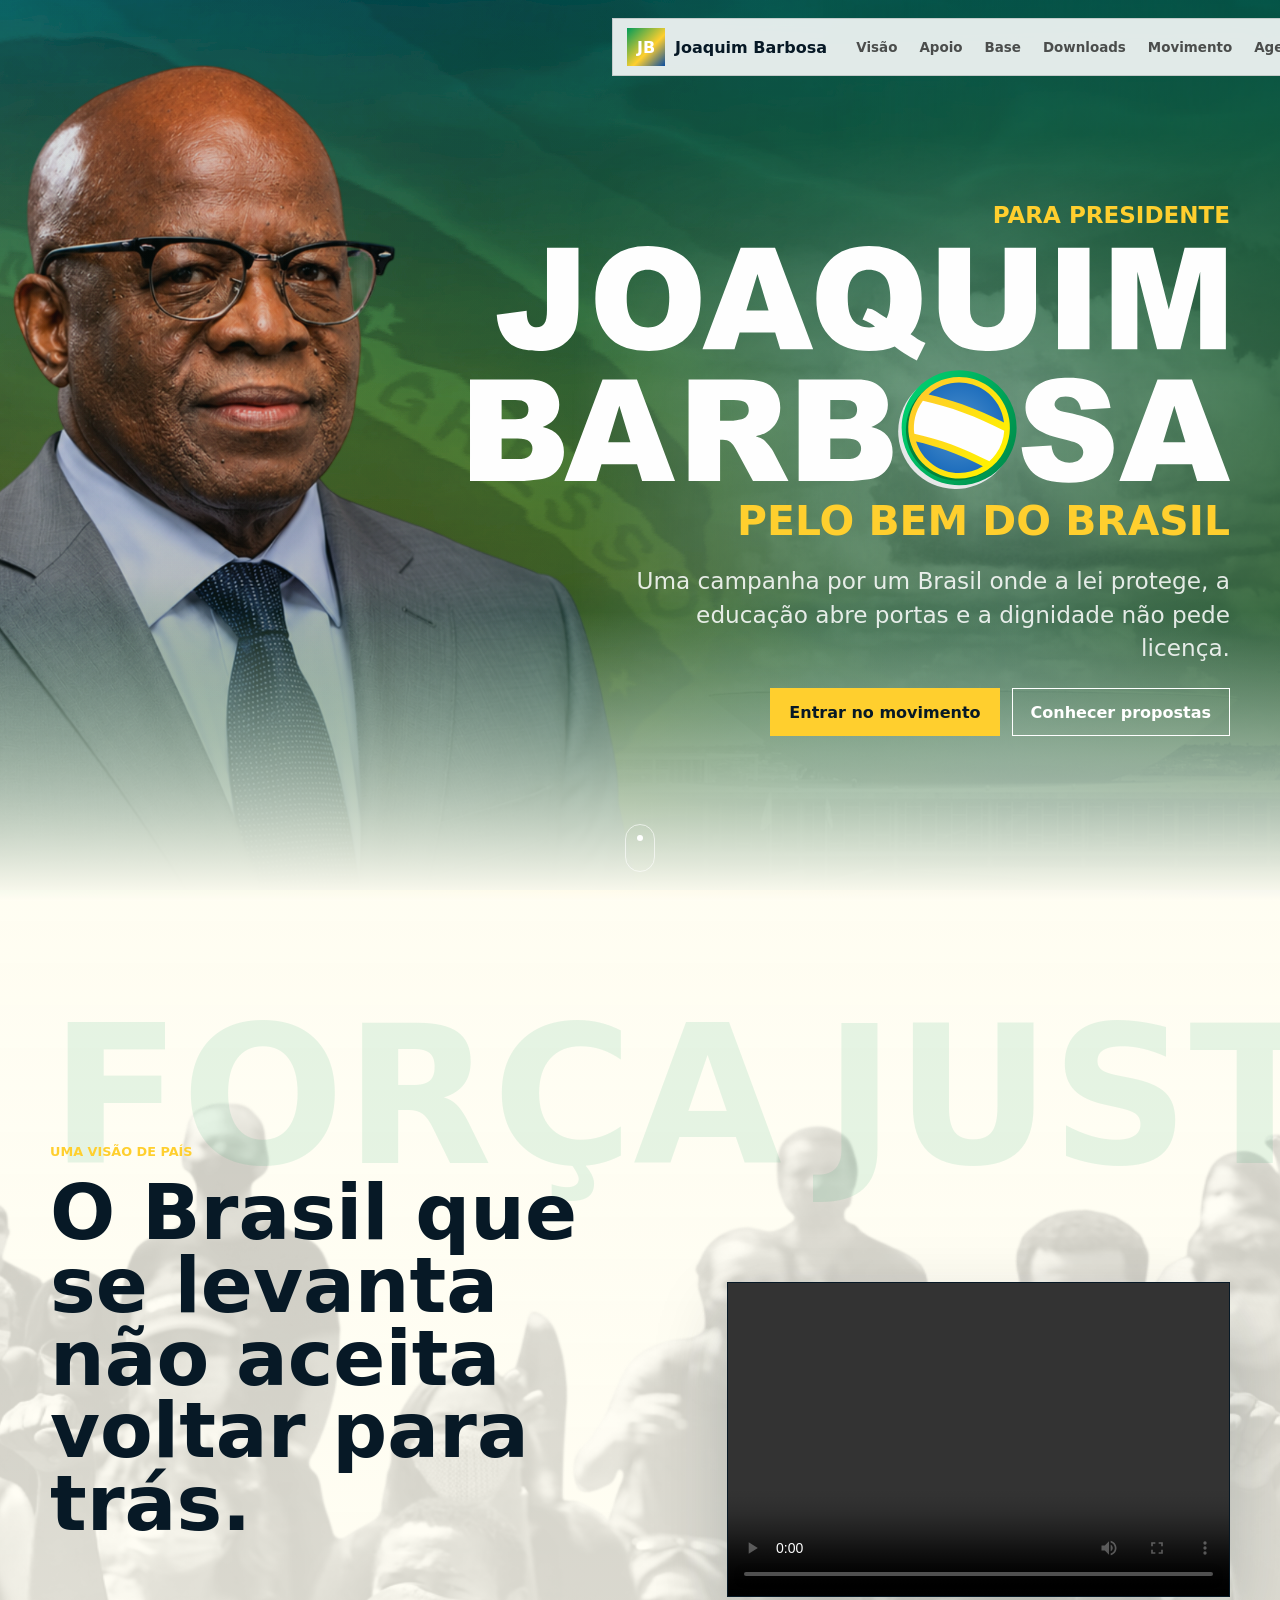
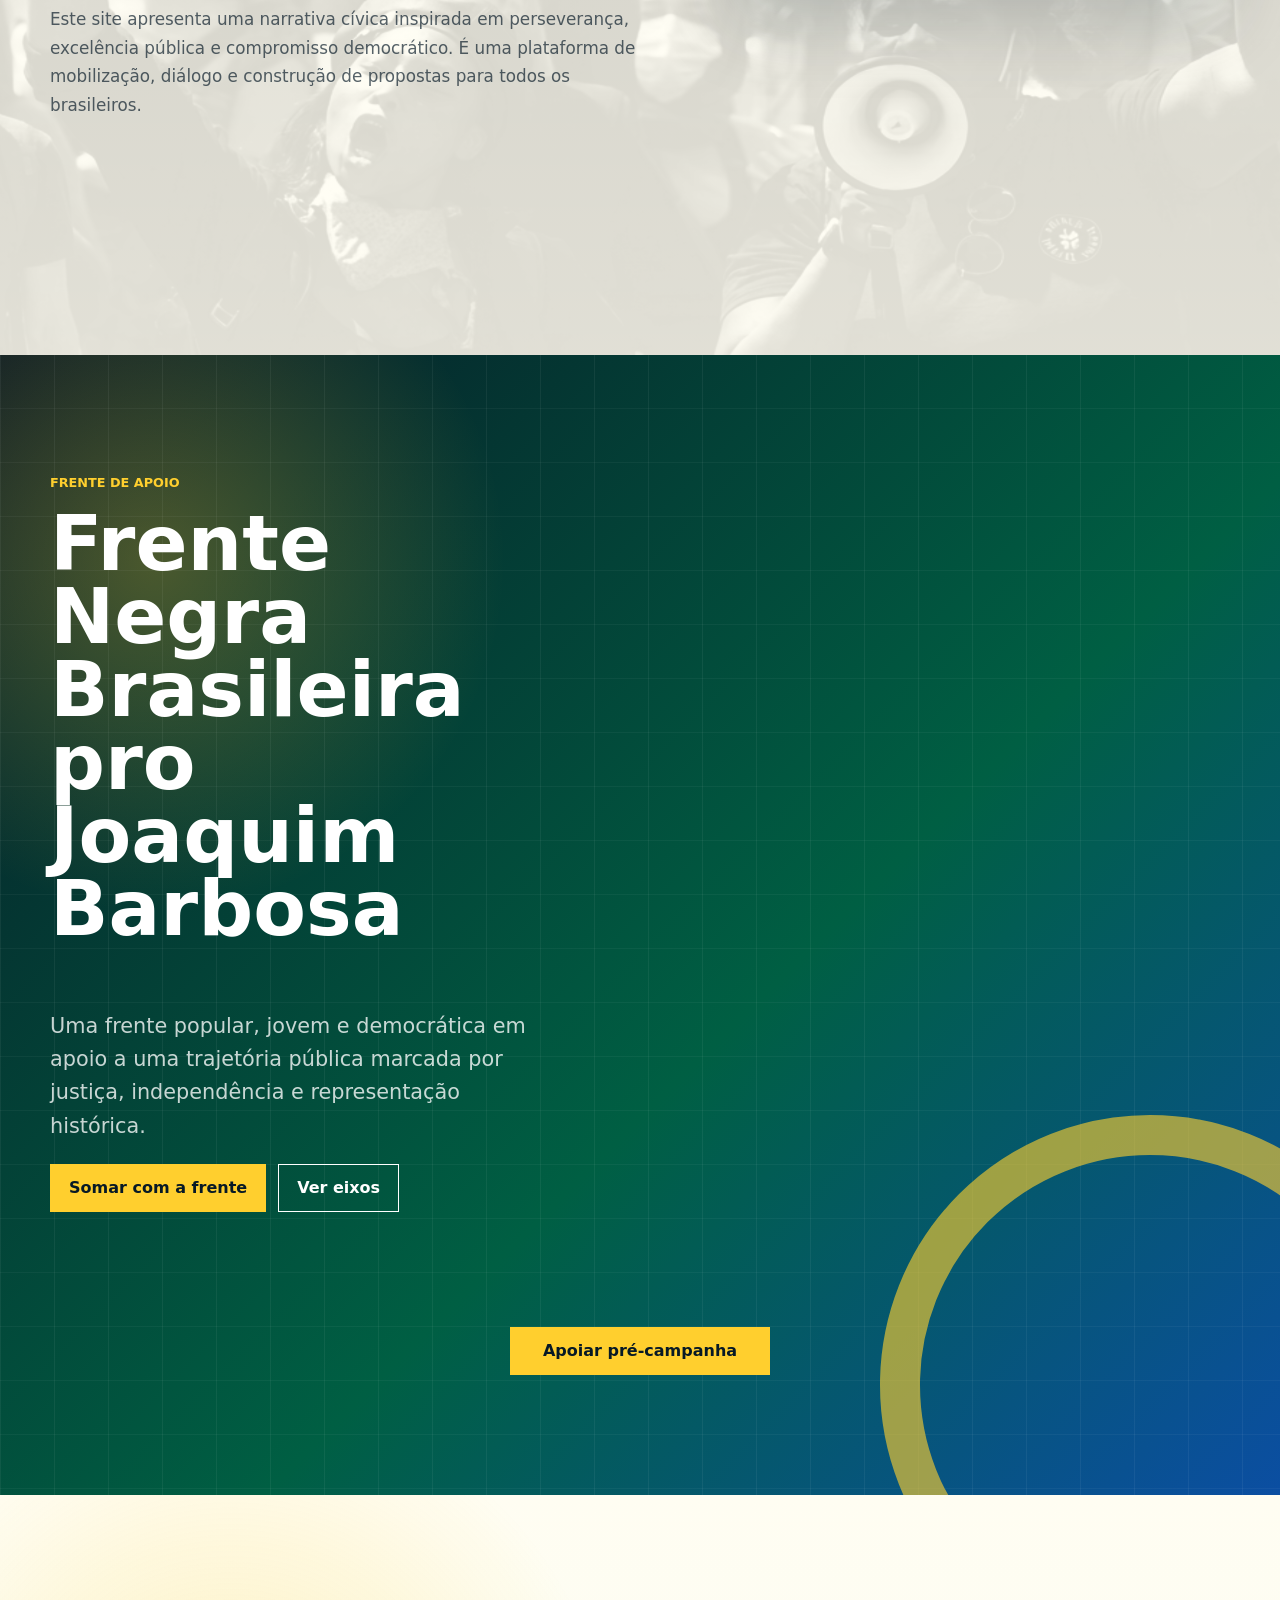
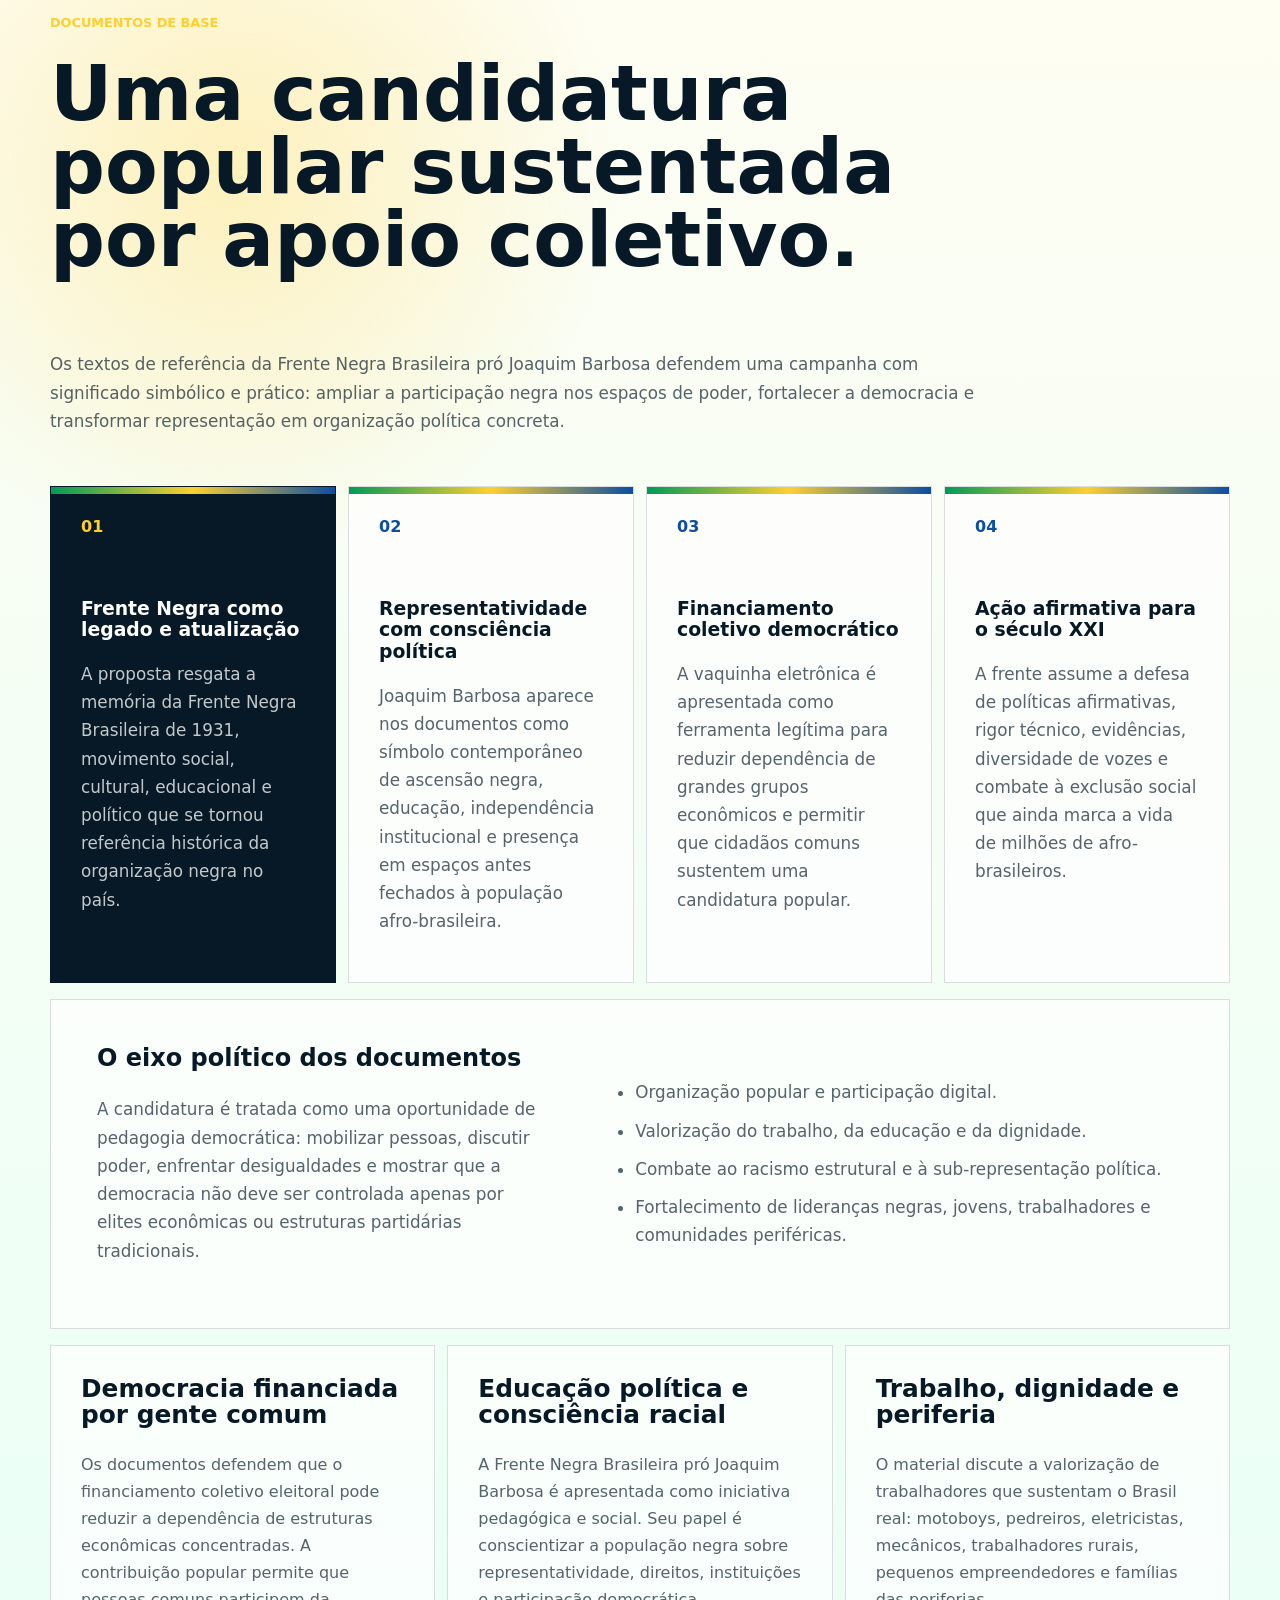
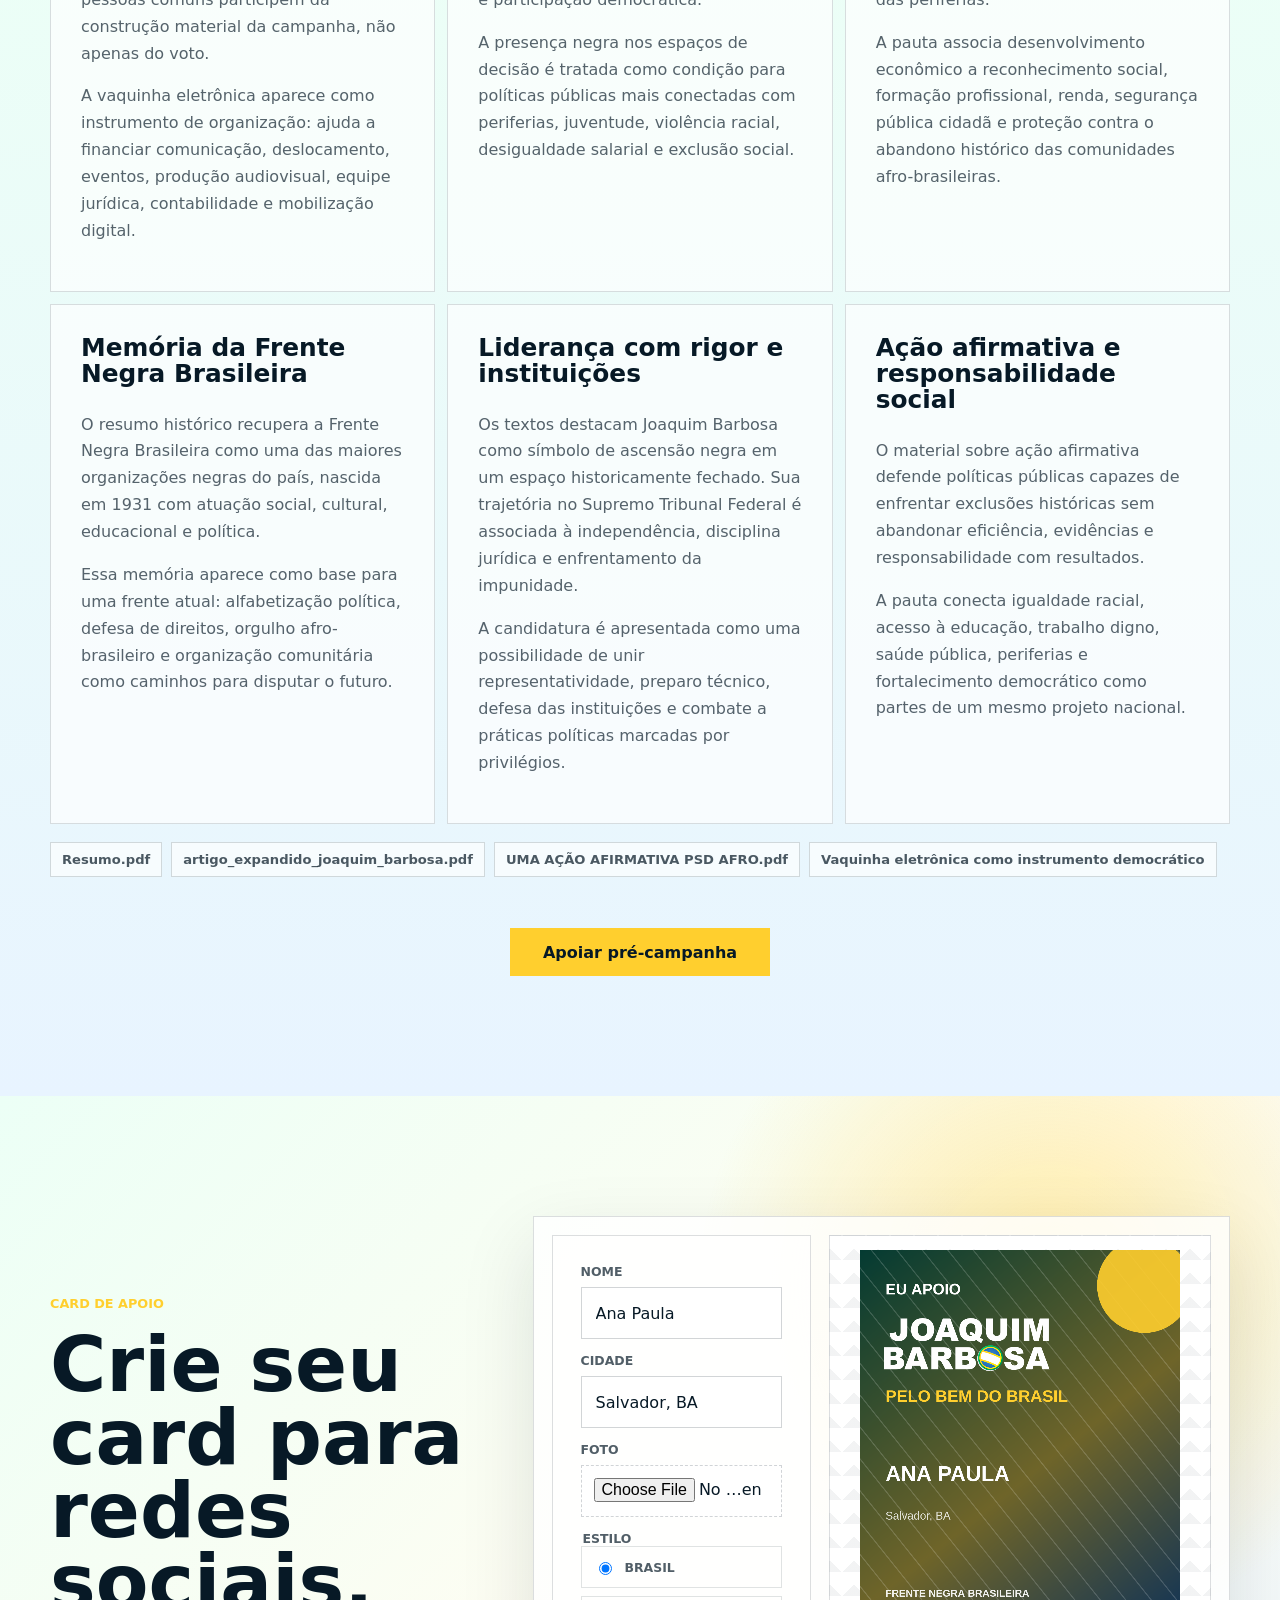
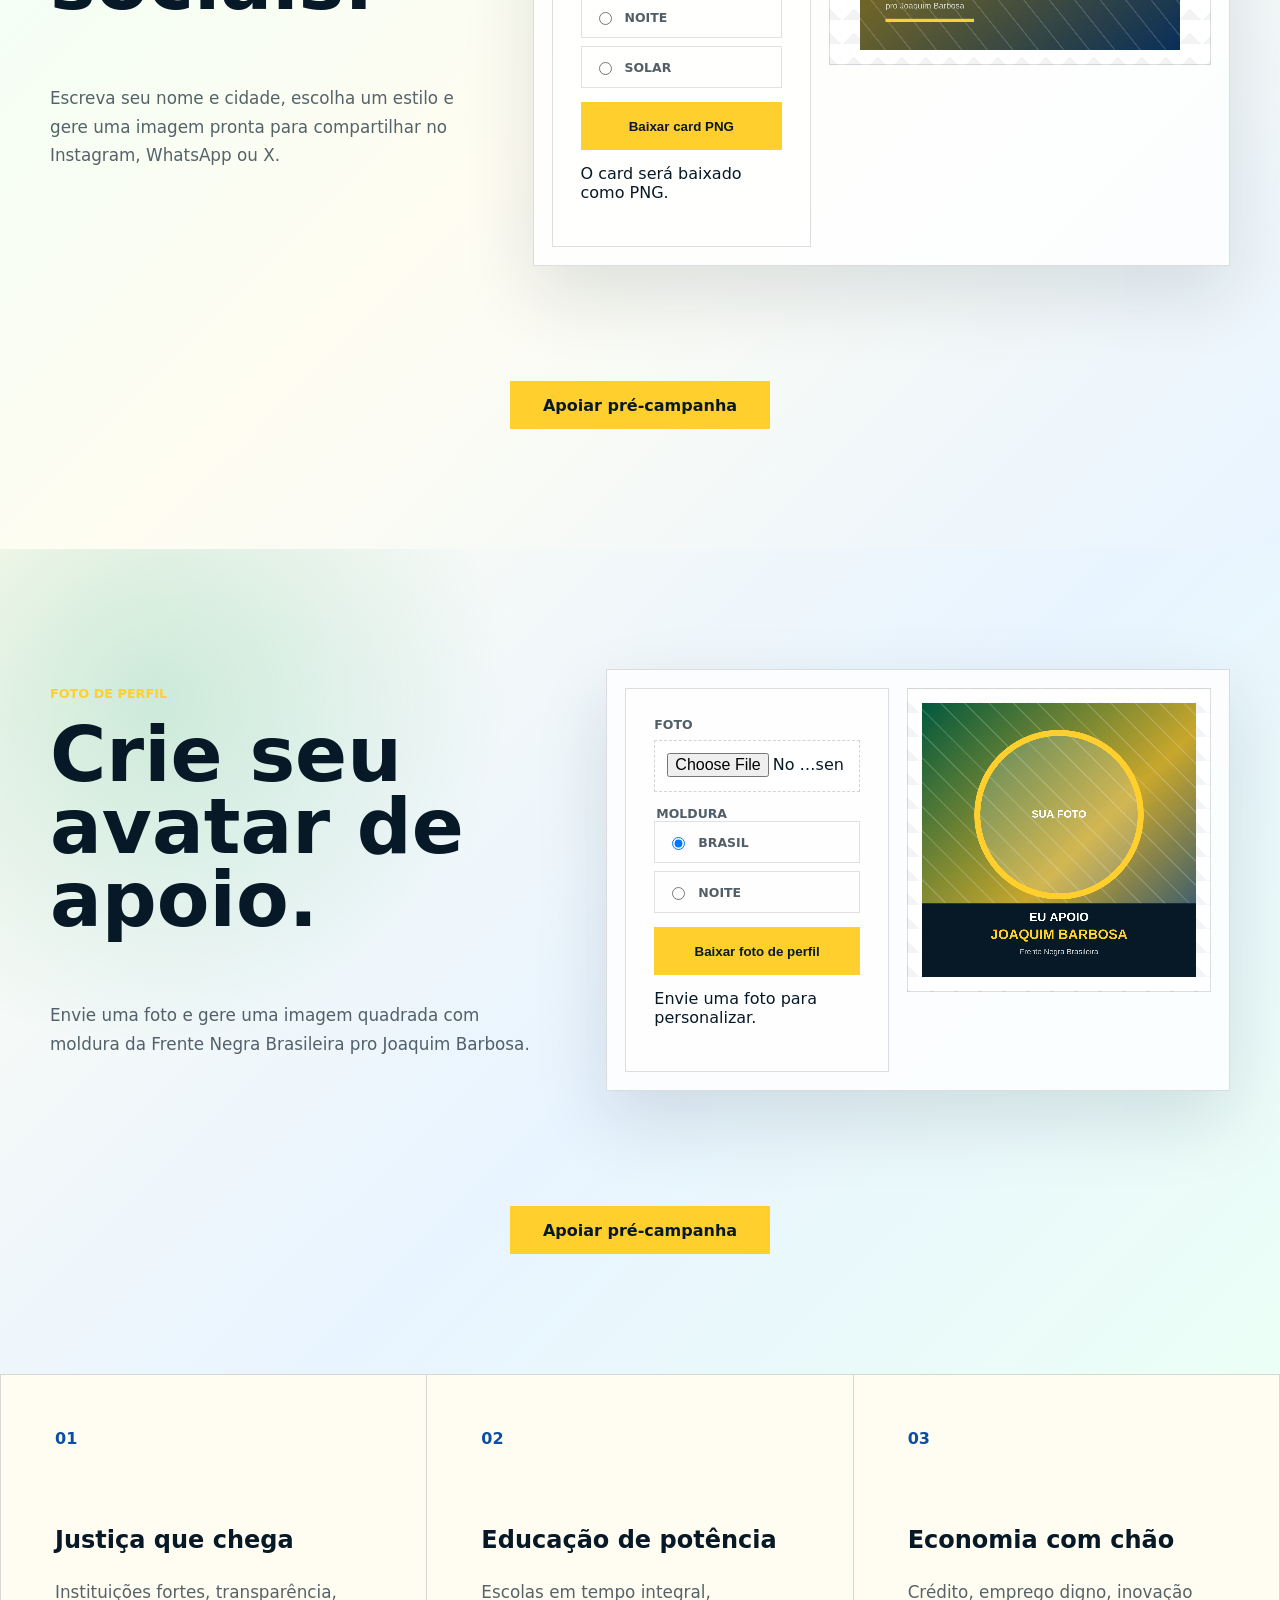
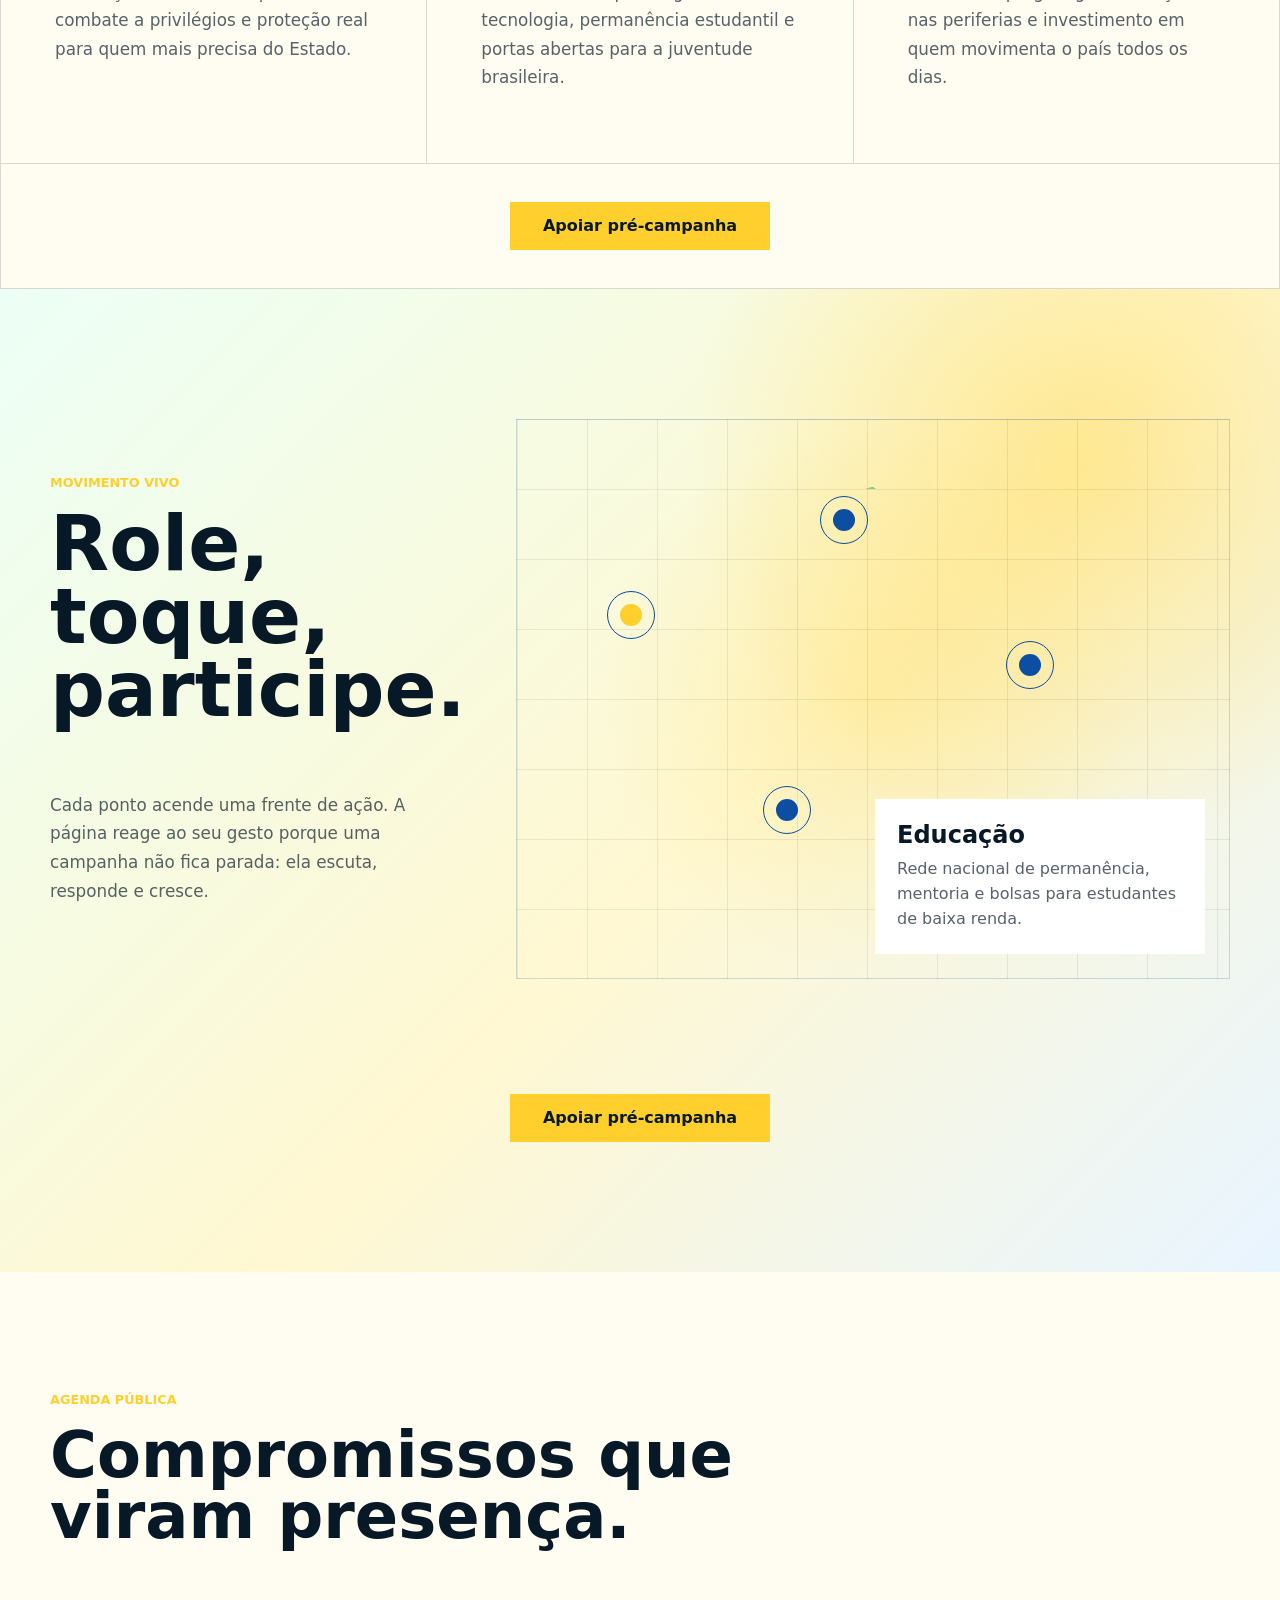
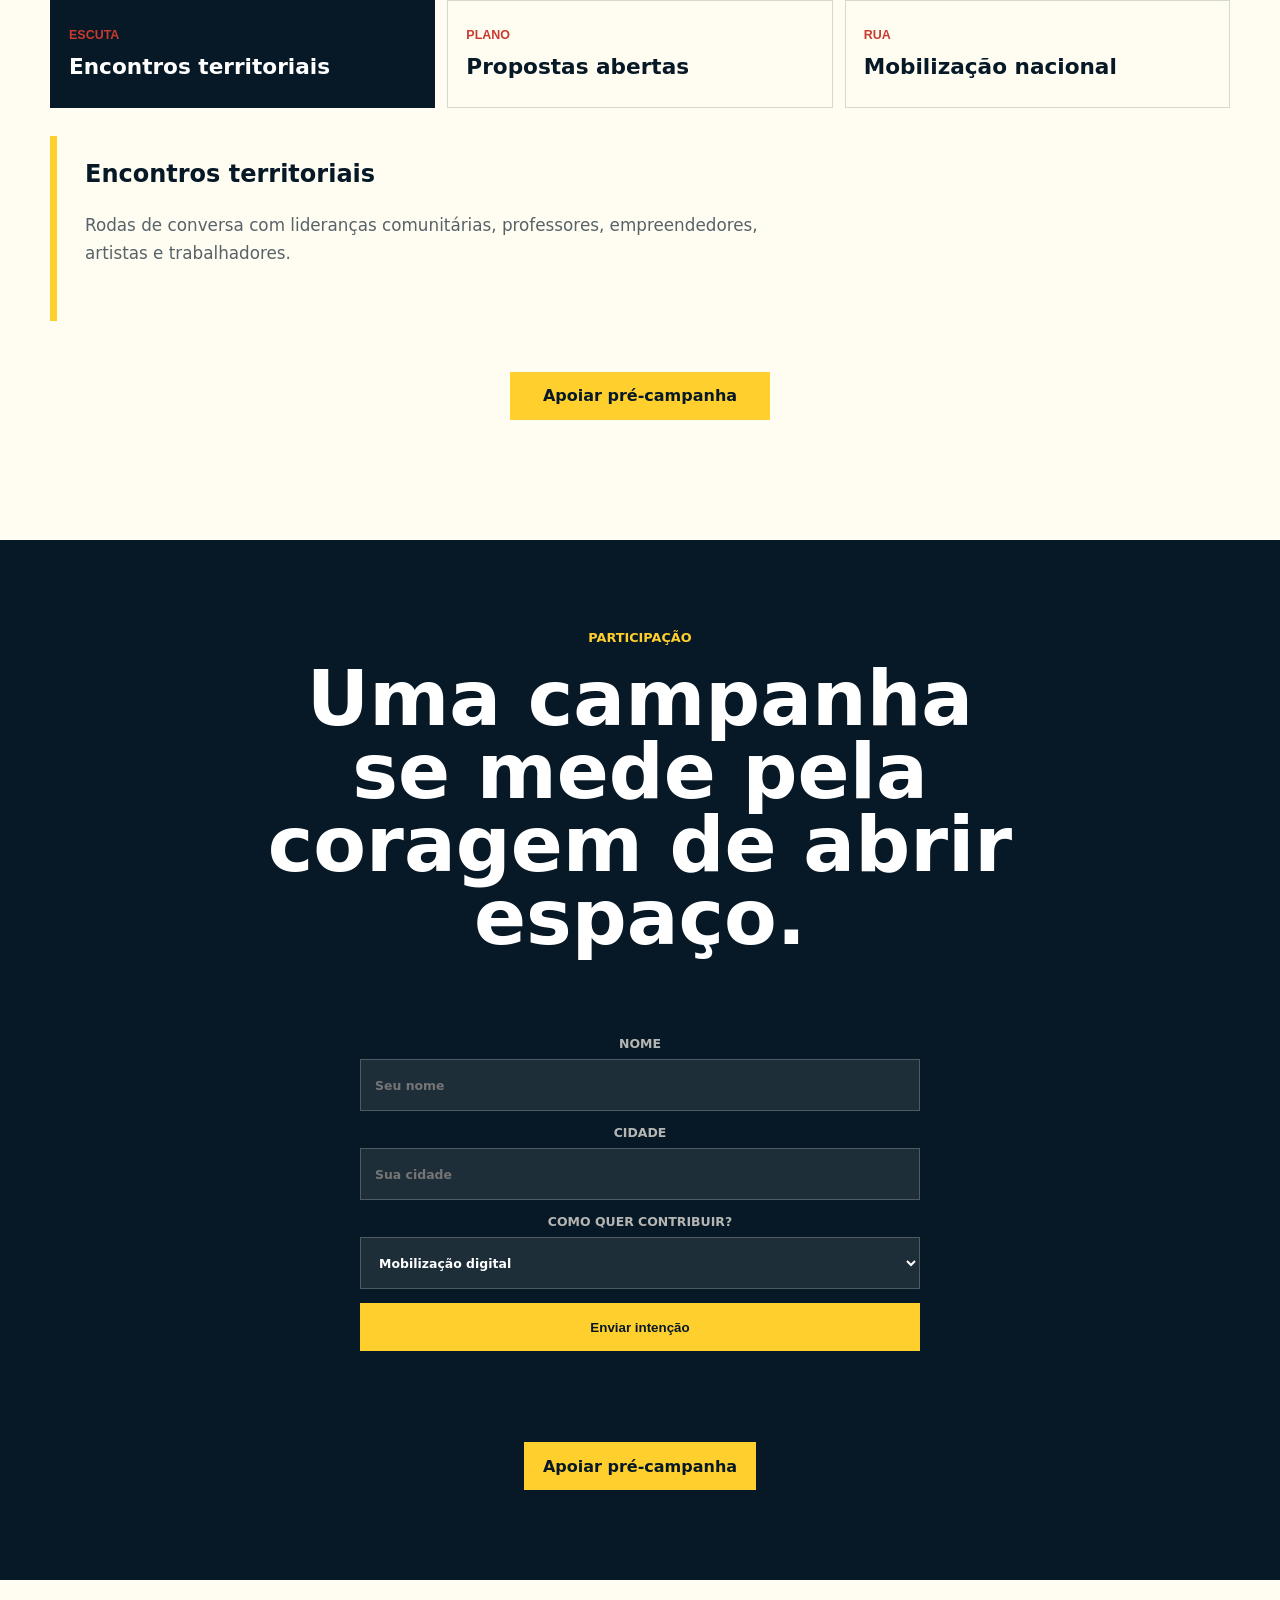
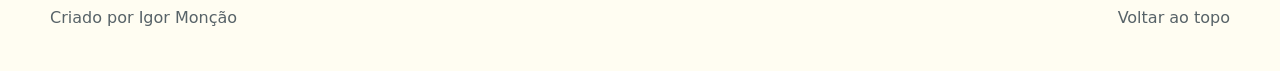
==== commit af6c32e8: "Add files via upload" ====
--- a/index.html
+++ b/index.html
@@ -6,7 +6,7 @@
     <title>Joaquim Barbosa | Brasil de Justiça</title>
     <link rel="stylesheet" href="styles.css" />
   </head>
-  <body>
+  <body class="home-page">
     <canvas id="grain-canvas" aria-hidden="true"></canvas>
     <svg class="svg-filters" aria-hidden="true" focusable="false">
       <filter id="flag-wave">
@@ -26,11 +26,13 @@
         <a href="#visao">Visão</a>
         <a href="#apoio">Apoio</a>
         <a href="#base-politica">Base</a>
+        <a href="downloads.html">Downloads</a>
         <a href="#movimento">Movimento</a>
         <a href="#agenda">Agenda</a>
         <a href="#participar">Participar</a>
       </nav>
       <button class="menu-button" type="button" aria-label="Abrir menu" aria-expanded="false">
+        <span></span>
         <span></span>
         <span></span>
       </button>
--- a/styles.css
+++ b/styles.css
@@ -80,6 +80,10 @@
 
 .site-header.is-static {
   position: sticky;
+}
+
+.home-page .site-header {
+  left: calc(50% - 28px);
 }
 
 .site-header .brand {
@@ -1173,6 +1177,25 @@
   }
 }
 
+@keyframes mobileMenuIn {
+  from {
+    opacity: 0;
+    transform: translateY(-10px) scale(0.98);
+  }
+
+  to {
+    opacity: 1;
+    transform: translateY(0) scale(1);
+  }
+}
+
+@keyframes mobileLinkIn {
+  to {
+    opacity: 1;
+    transform: translateY(0);
+  }
+}
+
 @media (max-width: 1180px) {
   .site-header {
     width: min(960px, calc(100vw - 32px));
@@ -1233,7 +1256,144 @@
   }
 
   .site-header {
+    top: 18px;
+    right: 18px;
+    left: auto;
+    display: flex;
+    width: auto;
+    min-height: 0;
+    padding: 0;
+    border: 0;
+    background: transparent;
+    transform: none;
+    backdrop-filter: none;
+  }
+
+  .home-page .site-header {
+    left: auto;
+  }
+
+  .site-header .brand,
+  .nav-links {
     display: none;
+  }
+
+  body.menu-open .site-header {
+    left: 18px;
+    width: calc(100vw - 36px);
+    align-items: flex-start;
+    padding: 58px 18px 18px;
+    border: 1px solid rgba(255, 207, 46, 0.32);
+    background:
+      linear-gradient(135deg, rgba(0, 155, 88, 0.24), transparent 36%),
+      linear-gradient(315deg, rgba(11, 78, 162, 0.32), transparent 40%),
+      rgba(7, 25, 38, 0.92);
+    box-shadow: 0 24px 70px rgba(7, 25, 38, 0.42);
+    backdrop-filter: blur(20px);
+    animation: mobileMenuIn 260ms ease both;
+  }
+
+  body.menu-open .site-header::before {
+    position: absolute;
+    inset: 8px;
+    border: 1px solid rgba(255, 255, 255, 0.08);
+    content: "";
+    pointer-events: none;
+  }
+
+  body.menu-open .nav-links {
+    display: grid;
+    width: 100%;
+    max-width: none;
+    gap: 10px;
+  }
+
+  body.menu-open .nav-links a {
+    position: relative;
+    display: flex;
+    min-height: 50px;
+    align-items: center;
+    justify-content: center;
+    border: 1px solid rgba(255, 255, 255, 0.11);
+    padding: 0 14px;
+    background:
+      linear-gradient(90deg, transparent, rgba(255, 255, 255, 0.06), transparent),
+      rgba(255, 255, 255, 0.045);
+    color: var(--white);
+    font-size: 0.9rem;
+    overflow: hidden;
+    text-transform: uppercase;
+    transform: translateY(8px);
+    opacity: 0;
+    animation: mobileLinkIn 360ms ease both;
+    transition: border-color 180ms ease, background 180ms ease, transform 180ms ease;
+  }
+
+  body.menu-open .nav-links a:nth-child(2) { animation-delay: 35ms; }
+  body.menu-open .nav-links a:nth-child(3) { animation-delay: 70ms; }
+  body.menu-open .nav-links a:nth-child(4) { animation-delay: 105ms; }
+  body.menu-open .nav-links a:nth-child(5) { animation-delay: 140ms; }
+  body.menu-open .nav-links a:nth-child(6) { animation-delay: 175ms; }
+  body.menu-open .nav-links a:nth-child(7) { animation-delay: 210ms; }
+
+  body.menu-open .nav-links a::before {
+    position: absolute;
+    inset: auto 22% 0;
+    height: 2px;
+    background: linear-gradient(90deg, transparent, var(--gold), transparent);
+    content: "";
+    opacity: 0;
+    transform: scaleX(0.45);
+    transition: opacity 180ms ease, transform 180ms ease;
+  }
+
+  body.menu-open .nav-links a:hover,
+  body.menu-open .nav-links a:focus-visible {
+    border-color: rgba(255, 207, 46, 0.6);
+    background: rgba(255, 207, 46, 0.11);
+    transform: translateY(-1px);
+  }
+
+  body.menu-open .nav-links a:hover::before,
+  body.menu-open .nav-links a:focus-visible::before {
+    opacity: 1;
+    transform: scaleX(1);
+  }
+
+  .menu-button {
+    position: relative;
+    z-index: 2;
+    display: flex;
+    width: 42px;
+    height: 34px;
+    flex-direction: column;
+    align-items: center;
+    justify-content: center;
+    gap: 6px;
+    border: 0;
+    padding: 0;
+    background: transparent;
+    color: var(--white);
+    cursor: pointer;
+  }
+
+  body.menu-open .menu-button {
+    position: absolute;
+    top: 12px;
+    right: 12px;
+    color: var(--gold);
+  }
+
+  .menu-button .menu-logo {
+    display: none;
+  }
+
+  .menu-button span {
+    display: block;
+    width: 30px;
+    height: 3px;
+    border-radius: 999px;
+    background: currentColor;
   }
 
   .hero {
@@ -1527,6 +1687,190 @@
   font-weight: 900;
 }
 
+.downloads-page {
+  background:
+    radial-gradient(circle at 12% 8%, rgba(255, 207, 46, 0.26), transparent 25rem),
+    linear-gradient(180deg, var(--paper), #ecfff6 58%, #e8f4ff);
+}
+
+.downloads-hero {
+  display: grid;
+  min-height: 58svh;
+  align-items: end;
+  padding: 150px max(24px, calc((100vw - 1180px) / 2)) 70px;
+}
+
+.downloads-hero > div {
+  max-width: 960px;
+}
+
+.downloads-hero h1 {
+  max-width: 940px;
+  font-size: clamp(3rem, 8vw, 7.4rem);
+}
+
+.downloads-hero p {
+  max-width: 760px;
+  color: var(--muted);
+  font-size: clamp(1.05rem, 2vw, 1.3rem);
+  line-height: 1.65;
+}
+
+.download-library {
+  display: grid;
+  grid-template-columns: repeat(2, minmax(0, 1fr));
+  gap: 14px;
+  padding: 0 max(24px, calc((100vw - 1180px) / 2)) 120px;
+}
+
+.download-card {
+  display: grid;
+  grid-template-columns: minmax(180px, 0.82fr) minmax(0, 1fr);
+  gap: 22px;
+  align-items: center;
+  border: 1px solid rgba(7, 25, 38, 0.14);
+  padding: clamp(18px, 3vw, 28px);
+  background: rgba(255, 255, 255, 0.78);
+  box-shadow: 0 24px 60px rgba(7, 25, 38, 0.08);
+}
+
+.download-preview {
+  display: grid;
+  min-height: 240px;
+  align-content: end;
+  gap: 8px;
+  padding: 18px;
+  background:
+    linear-gradient(135deg, rgba(0, 155, 88, 0.95), rgba(11, 78, 162, 0.96)),
+    linear-gradient(90deg, var(--green), var(--gold), var(--blue));
+  color: var(--white);
+  overflow: hidden;
+  position: relative;
+}
+
+.download-preview::before {
+  position: absolute;
+  inset: 16px;
+  border: 1px solid rgba(255, 255, 255, 0.28);
+  content: "";
+}
+
+.download-preview span,
+.download-preview strong {
+  position: relative;
+  z-index: 1;
+}
+
+.download-preview span {
+  color: rgba(255, 255, 255, 0.75);
+  font-size: 0.76rem;
+  font-weight: 900;
+  text-transform: uppercase;
+}
+
+.download-preview strong {
+  font-family: "Arial Black", "Segoe UI", system-ui, sans-serif;
+  font-size: clamp(1.7rem, 3vw, 2.8rem);
+  line-height: 0.9;
+  text-transform: uppercase;
+}
+
+.story-preview {
+  min-height: 300px;
+  aspect-ratio: 9 / 16;
+  justify-self: center;
+}
+
+.button-preview {
+  min-height: 260px;
+  aspect-ratio: 1;
+  border-radius: 50%;
+  justify-self: center;
+  width: min(100%, 280px);
+}
+
+.shirt-preview {
+  min-height: 260px;
+  aspect-ratio: 1;
+  clip-path: polygon(20% 12%, 34% 4%, 43% 14%, 57% 14%, 66% 4%, 80% 12%, 96% 32%, 82% 46%, 78% 94%, 22% 94%, 18% 46%, 4% 32%);
+  justify-self: center;
+  width: min(100%, 300px);
+}
+
+.product-gallery {
+  display: grid;
+  gap: 10px;
+  align-self: stretch;
+}
+
+.button-gallery {
+  grid-template-columns: repeat(2, minmax(0, 1fr));
+}
+
+.shirt-gallery {
+  grid-template-columns: repeat(2, minmax(0, 1fr));
+}
+
+.product-gallery a {
+  display: grid;
+  min-height: 170px;
+  place-items: center;
+  border: 1px solid rgba(7, 25, 38, 0.12);
+  background:
+    linear-gradient(45deg, rgba(7, 25, 38, 0.045) 25%, transparent 25%),
+    linear-gradient(-45deg, rgba(7, 25, 38, 0.045) 25%, transparent 25%),
+    var(--white);
+  background-size: 22px 22px;
+  overflow: hidden;
+}
+
+.product-gallery img {
+  display: block;
+  width: 100%;
+  height: 100%;
+  object-fit: contain;
+  padding: 10px;
+  filter: drop-shadow(0 14px 26px rgba(7, 25, 38, 0.16));
+  transition: transform 180ms ease;
+}
+
+.button-gallery img {
+  border-radius: 50%;
+}
+
+.product-gallery a:hover img {
+  transform: scale(1.04);
+}
+
+.banner-preview {
+  min-height: 160px;
+  aspect-ratio: 16 / 9;
+  grid-column: 1 / -1;
+  width: 100%;
+}
+
+.print-preview {
+  aspect-ratio: 3 / 4;
+  justify-self: center;
+}
+
+.download-card h2 {
+  margin-bottom: 10px;
+  font-size: clamp(1.5rem, 3vw, 2.5rem);
+}
+
+.download-card p {
+  color: var(--muted);
+  line-height: 1.58;
+}
+
+.download-actions {
+  grid-column: 1 / -1;
+  display: flex;
+  flex-wrap: wrap;
+  gap: 10px;
+}
+
 @media (max-width: 1180px) {
   .base-grid {
     grid-template-columns: repeat(2, minmax(0, 1fr));
@@ -1535,18 +1879,40 @@
   .base-deep-grid {
     grid-template-columns: 1fr;
   }
+
+  .download-library {
+    grid-template-columns: 1fr;
+  }
 }
 
 @media (max-width: 820px) {
   .base-grid,
-  .base-manifest {
+  .base-manifest,
+  .download-card {
     grid-template-columns: 1fr;
   }
+
+  .download-preview,
+  .story-preview,
+  .print-preview,
+  .banner-preview,
+  .product-gallery {
+    width: 100%;
+    min-height: 220px;
+    aspect-ratio: auto;
+  }
 }
 
 @media (max-width: 560px) {
-  .political-base {
+  .political-base,
+  .downloads-hero,
+  .download-library {
     padding-left: 18px;
     padding-right: 18px;
   }
-}
+
+  .downloads-hero {
+    padding-top: 118px;
+    padding-bottom: 48px;
+  }
+}
